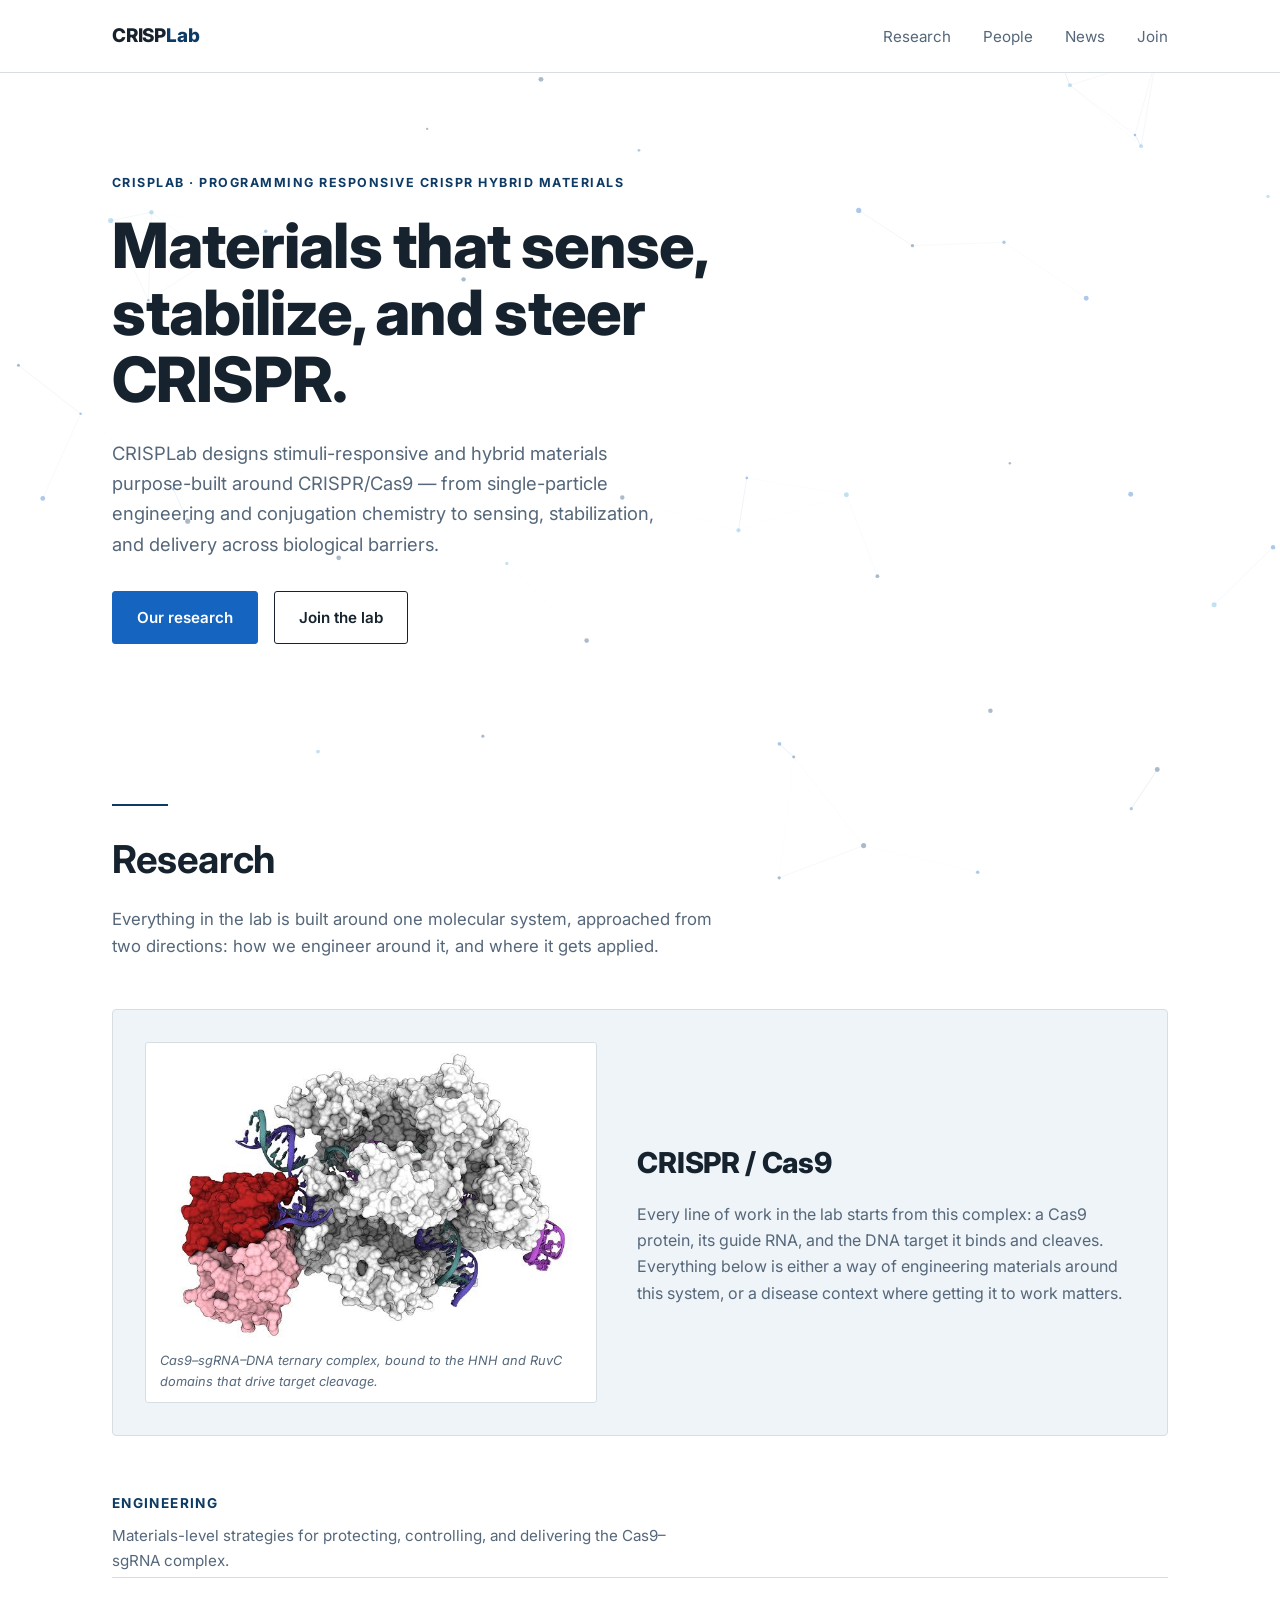
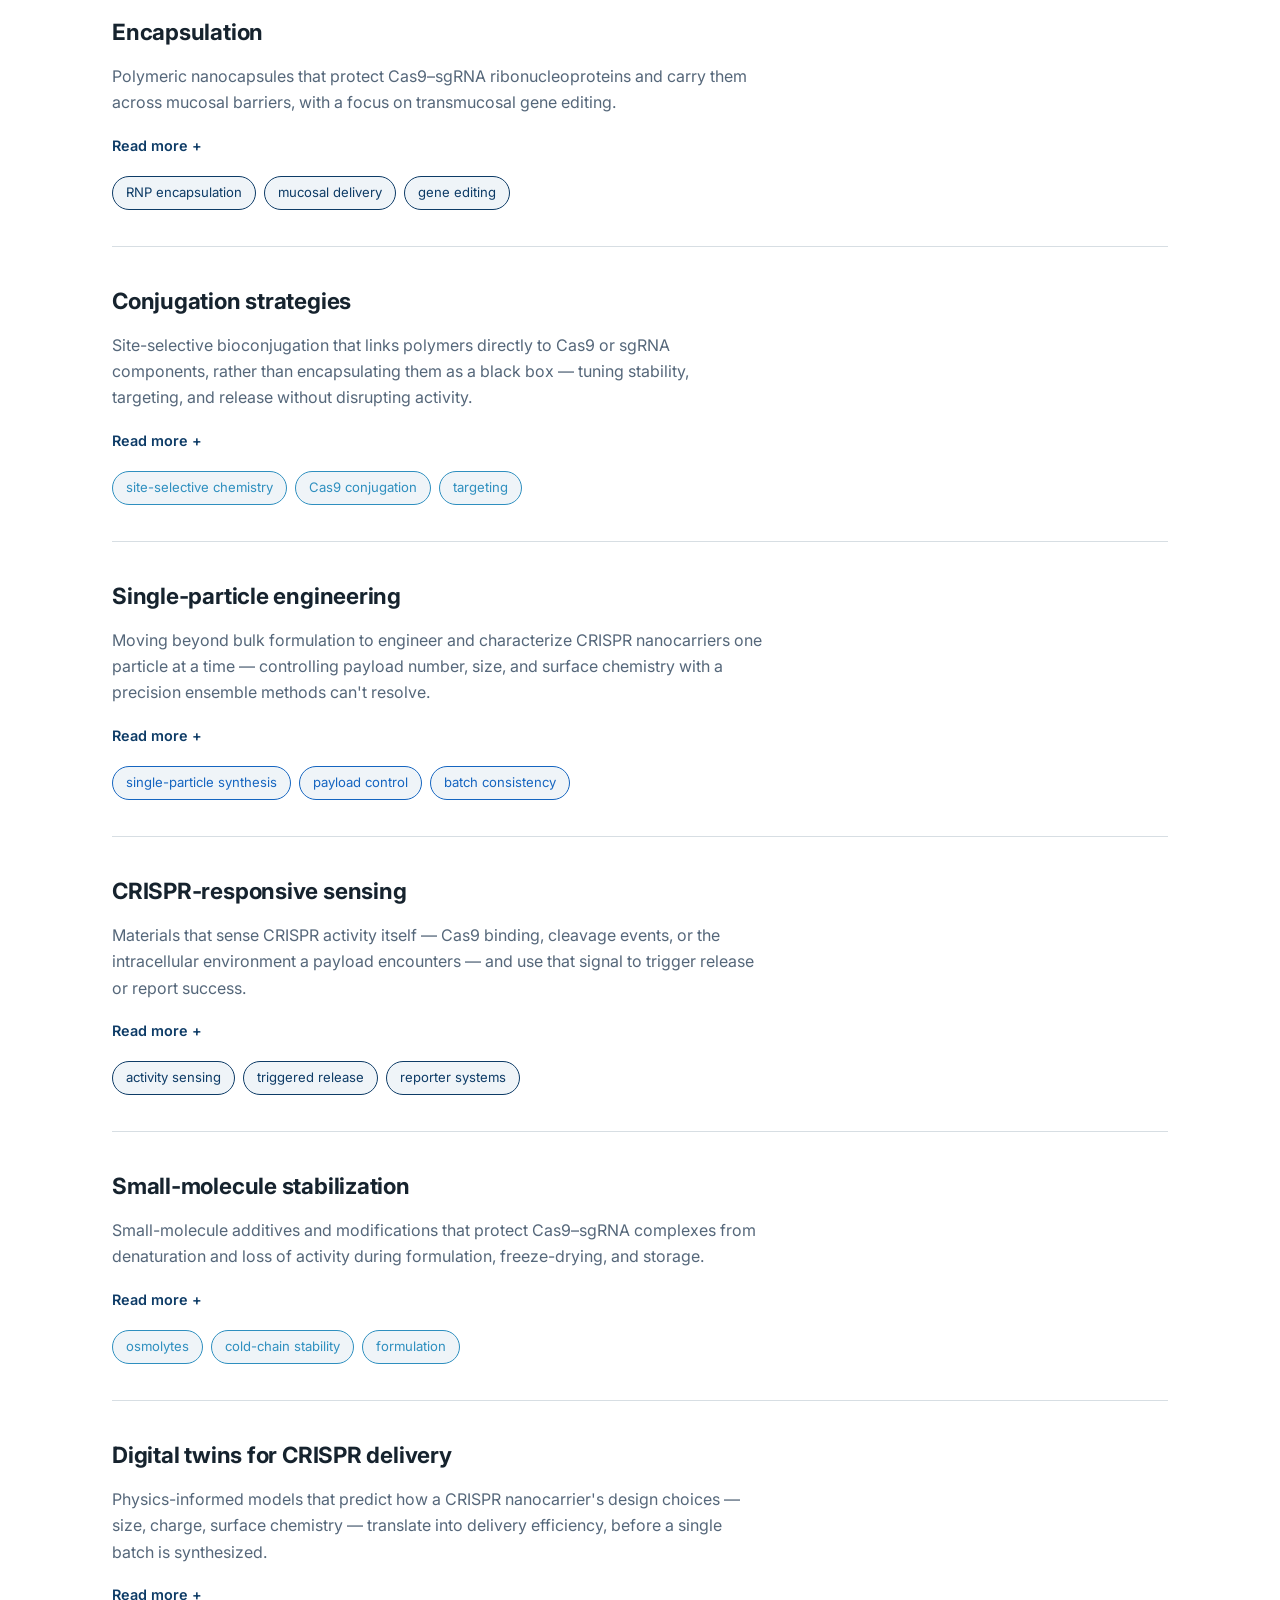
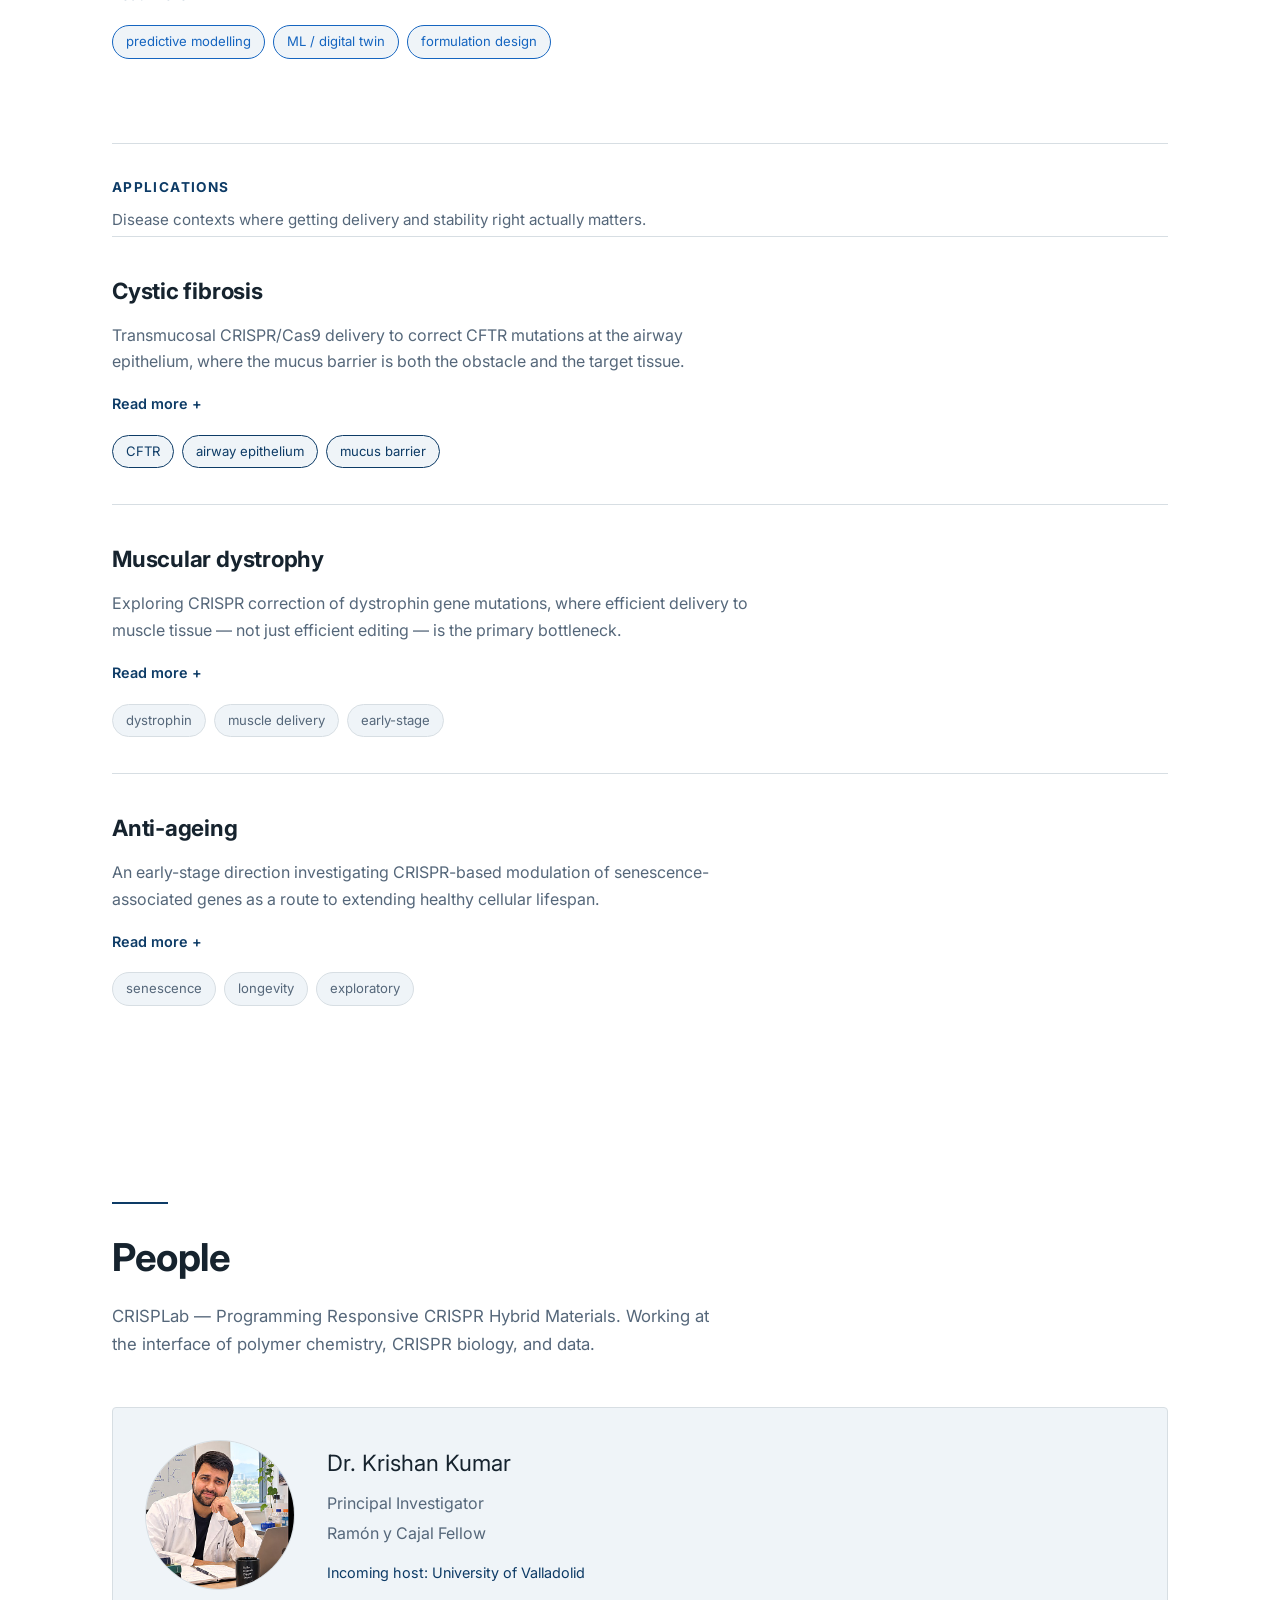
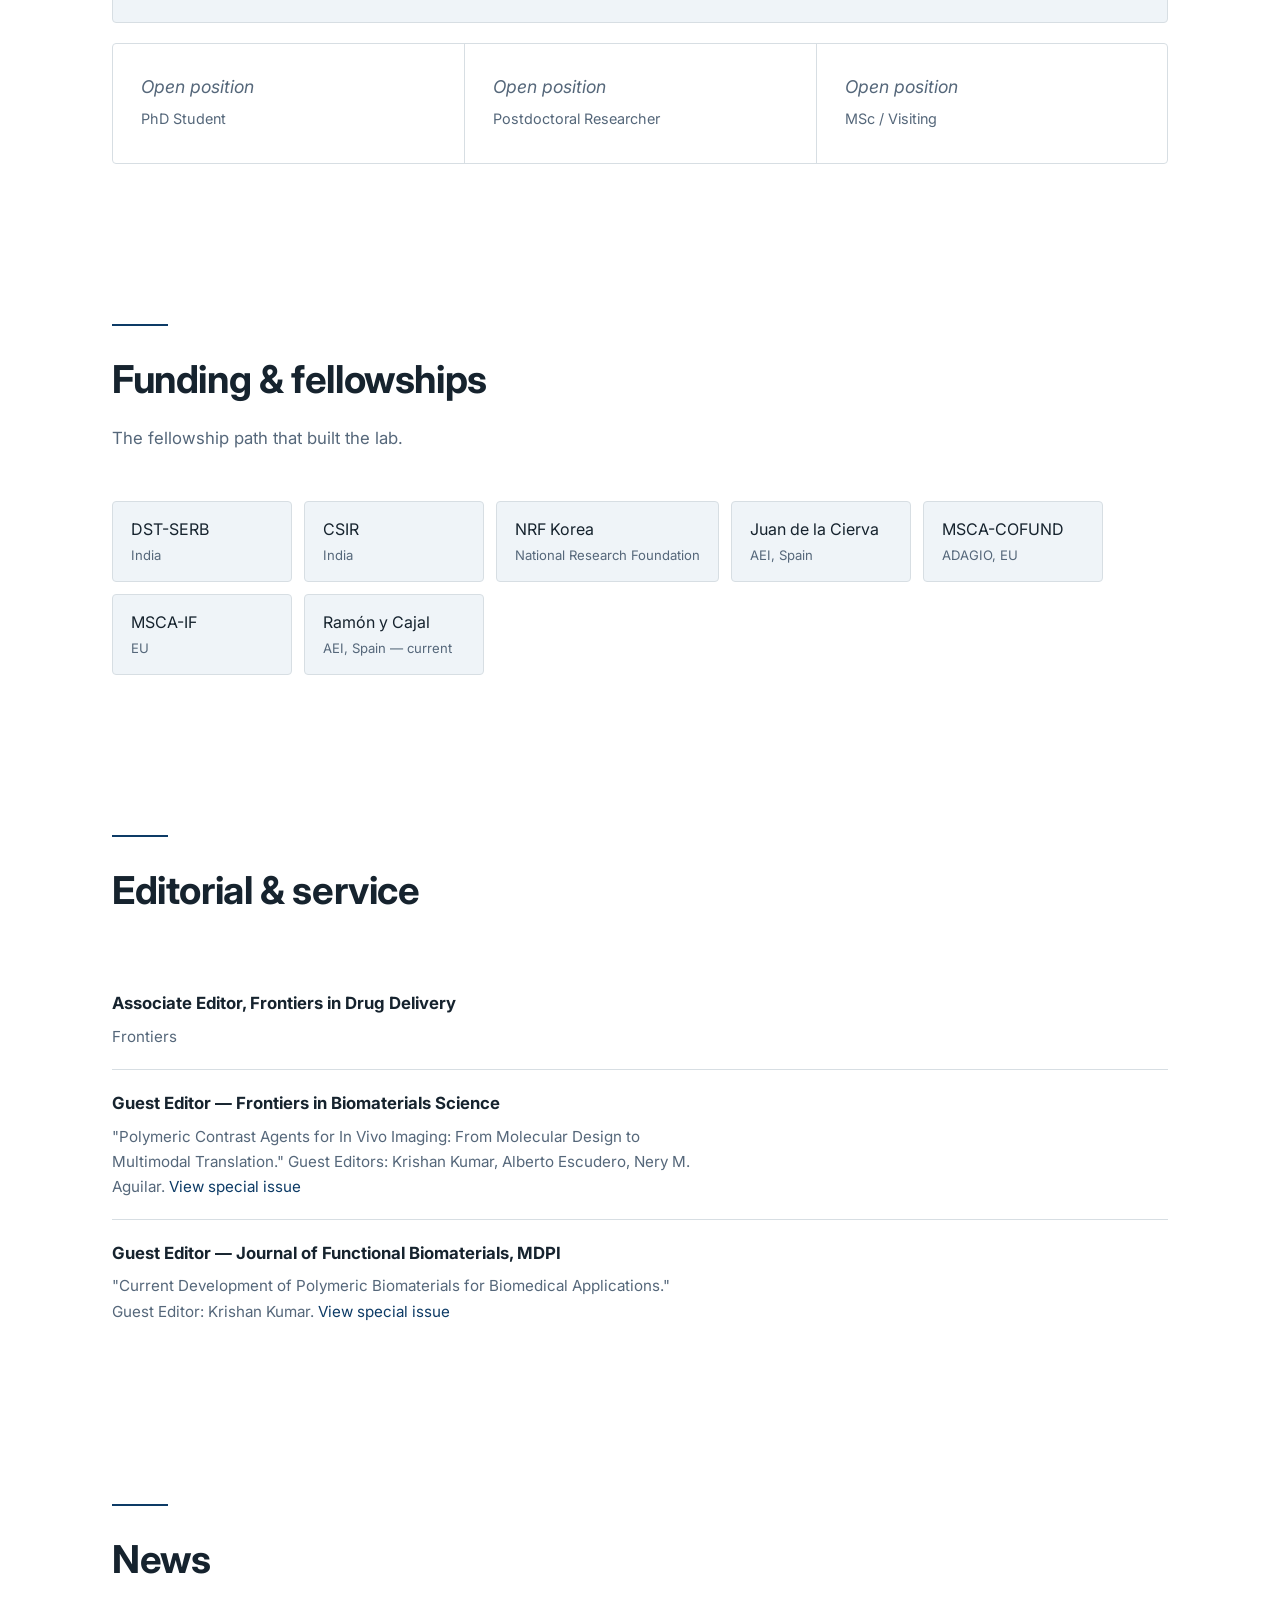
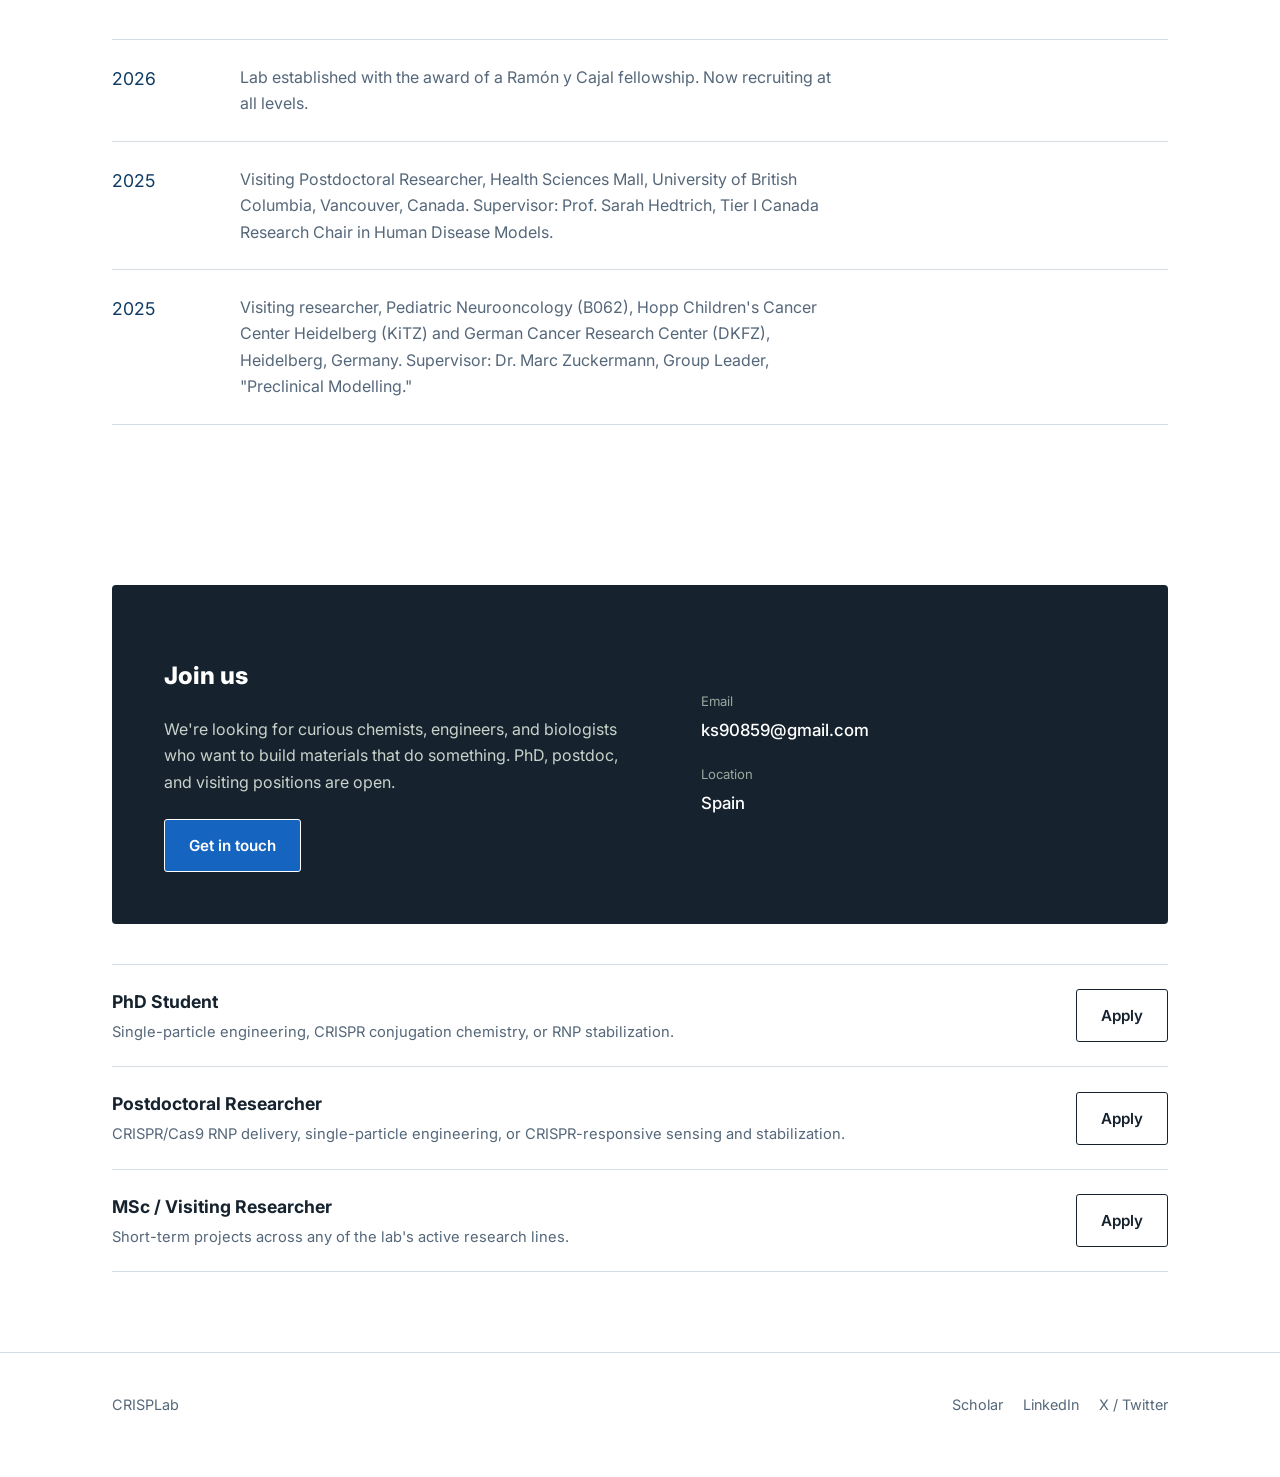
==== index.html @ 5a2b927d "Add files via upload" ====
<!DOCTYPE html>
<html lang="en">
<head>
<meta charset="UTF-8">
<meta name="viewport" content="width=device-width, initial-scale=1.0">
<title>CRISPLab — Krishan Kumar</title>
<meta name="description" content="CRISPLab: programming responsive CRISPR hybrid materials. Krishan Kumar's research group at POLYMAT / UPV-EHU.">
<link rel="preconnect" href="https://fonts.googleapis.com">
<link rel="preconnect" href="https://fonts.gstatic.com" crossorigin>
<link href="https://fonts.googleapis.com/css2?family=Inter:wght@400;500;600;700;800&display=swap" rel="stylesheet">
<link rel="stylesheet" href="style.css">
</head>
<body>

<canvas id="bg-canvas" aria-hidden="true" style="position:fixed;inset:0;width:100%;height:100%;z-index:-1;pointer-events:none;"></canvas>
<script>
(function(){
  var canvas = document.getElementById('bg-canvas');
  var ctx = canvas.getContext('2d');
  var reduceMotion = window.matchMedia('(prefers-reduced-motion: reduce)').matches;
  var w, h, nodes = [];
  var colors = ['#1565C0', '#0D3B66', '#4FA8D8'];

  function resize(){
    w = canvas.width = window.innerWidth;
    h = canvas.height = window.innerHeight;
  }
  function initNodes(){
    var count = Math.min(75, Math.max(28, Math.floor((w * h) / 24000)));
    nodes = [];
    for (var i = 0; i < count; i++){
      nodes.push({
        x: Math.random() * w,
        y: Math.random() * h,
        vx: (Math.random() - 0.5) * 0.22,
        vy: (Math.random() - 0.5) * 0.22,
        r: Math.random() * 1.6 + 1.1,
        c: colors[Math.floor(Math.random() * colors.length)]
      });
    }
  }
  function frame(){
    ctx.clearRect(0, 0, w, h);
    for (var i = 0; i < nodes.length; i++){
      var n = nodes[i];
      n.x += n.vx; n.y += n.vy;
      if (n.x < 0 || n.x > w) n.vx *= -1;
      if (n.y < 0 || n.y > h) n.vy *= -1;
    }
    for (var i = 0; i < nodes.length; i++){
      for (var j = i + 1; j < nodes.length; j++){
        var a = nodes[i], b = nodes[j];
        var dx = a.x - b.x, dy = a.y - b.y;
        var dist = Math.sqrt(dx * dx + dy * dy);
        if (dist < 130){
          ctx.strokeStyle = a.c;
          ctx.globalAlpha = (1 - dist / 130) * 0.12;
          ctx.lineWidth = 1;
          ctx.beginPath();
          ctx.moveTo(a.x, a.y);
          ctx.lineTo(b.x, b.y);
          ctx.stroke();
        }
      }
    }
    ctx.globalAlpha = 0.35;
    for (var i = 0; i < nodes.length; i++){
      var n = nodes[i];
      ctx.fillStyle = n.c;
      ctx.beginPath();
      ctx.arc(n.x, n.y, n.r, 0, Math.PI * 2);
      ctx.fill();
    }
    ctx.globalAlpha = 1;
    if (!reduceMotion) requestAnimationFrame(frame);
  }

  window.addEventListener('resize', function(){ resize(); initNodes(); });
  resize();
  initNodes();
  frame();
})();
</script>

<header>
  <div class="wrap nav-inner">
    <a class="brand" href="#top">CRISP<em>Lab</em></a>
    <nav>
      <ul>
        <li><a href="#research">Research</a></li>
        <li><a href="#people">People</a></li>
        <li><a href="#news">News</a></li>
        <li><a href="#join">Join</a></li>
      </ul>
    </nav>
  </div>
</header>

<main id="top">

  <!-- HERO -->
  <section class="hero">
    <div class="wrap">
      <p class="kicker">CRISPLab · Programming responsive CRISPR hybrid materials</p>
      <h1>Materials that sense, stabilize, and steer CRISPR.</h1>
      <p class="lede">CRISPLab designs stimuli-responsive and hybrid materials purpose-built around CRISPR/Cas9 — from single-particle engineering and conjugation chemistry to sensing, stabilization, and delivery across biological barriers.</p>
      <div class="cta-row">
        <a class="btn solid" href="#research">Our research</a>
        <a class="btn ghost" href="#join">Join the lab</a>
      </div>
    </div>
  </section>

  <!-- RESEARCH -->
  <section id="research">
    <div class="wrap">
      <div class="section-head">
        <hr class="rule">
        <h2>Research</h2>
        <p>Everything in the lab is built around one molecular system, approached from two directions: how we engineer around it, and where it gets applied.</p>
      </div>

      <div class="crispr-feature">
        <div class="crispr-figure">
          <img src="cas9-structure.png" alt="Cas9–sgRNA–DNA ternary complex structure">
          <p class="crispr-caption">Cas9–sgRNA–DNA ternary complex, bound to the HNH and RuvC domains that drive target cleavage.</p>
        </div>
        <div class="crispr-text">
          <h2>CRISPR / Cas9</h2>
          <p>Every line of work in the lab starts from this complex: a Cas9 protein, its guide RNA, and the DNA target it binds and cleaves. Everything below is either a way of engineering materials around this system, or a disease context where getting it to work matters.</p>
        </div>
      </div>

      <p class="research-subhead">Engineering<span class="sub-desc">Materials-level strategies for protecting, controlling, and delivering the Cas9–sgRNA complex.</span></p>

      <div class="research-row" id="encapsulation">
        <div class="r-text">
          <h3>Encapsulation</h3>
          <p>Polymeric nanocapsules that protect Cas9–sgRNA ribonucleoproteins and carry them across mucosal barriers, with a focus on transmucosal gene editing.</p>
          <details class="r-more">
            <summary><span class="more-label">Read more +</span><span class="less-label">Read less –</span></summary>
            <p class="detail-p">Ribonucleoprotein complexes are fragile — activity drops off outside a narrow window of pH, ionic strength, and shear. Encapsulating a Cas9–sgRNA RNP in a polymeric nanocapsule means protecting that complex through formulation, storage, and transport across a mucosal barrier, then releasing it intact once inside the target cell.</p>
          </details>
          <div class="tags">
            <span class="tag">RNP encapsulation</span>
            <span class="tag">mucosal delivery</span>
            <span class="tag">gene editing</span>
          </div>
        </div>
      </div>

      <div class="research-row" id="conjugation">
        <div class="r-text">
          <h3>Conjugation strategies</h3>
          <p>Site-selective bioconjugation that links polymers directly to Cas9 or sgRNA components, rather than encapsulating them as a black box — tuning stability, targeting, and release without disrupting activity.</p>
          <details class="r-more">
            <summary><span class="more-label">Read more +</span><span class="less-label">Read less –</span></summary>
            <p class="detail-p">Encapsulation protects an RNP but treats it as a passenger. Direct, site-selective conjugation — attaching polymer chains or small functional handles to defined positions on Cas9 or the guide RNA — offers a complementary route to control circulation time, cellular targeting, and controlled release, provided the chemistry doesn't interfere with the protein's active site or the RNA's base pairing.</p>
          </details>
          <div class="tags">
            <span class="tag">site-selective chemistry</span>
            <span class="tag">Cas9 conjugation</span>
            <span class="tag">targeting</span>
          </div>
        </div>
      </div>

      <div class="research-row" id="single-particle">
        <div class="r-text">
          <h3>Single-particle engineering</h3>
          <p>Moving beyond bulk formulation to engineer and characterize CRISPR nanocarriers one particle at a time — controlling payload number, size, and surface chemistry with a precision ensemble methods can't resolve.</p>
          <details class="r-more">
            <summary><span class="more-label">Read more +</span><span class="less-label">Read less –</span></summary>
            <p class="detail-p">Most nanoparticle formulations are reported as population averages, which hides real particle-to-particle heterogeneity in RNP loading, surface density, and release behavior. This line explores single-particle synthesis and characterization techniques to control and verify those properties directly — aiming for tighter batch-to-batch consistency and a clearer picture of which particle-level properties actually predict delivery efficiency.</p>
          </details>
          <div class="tags">
            <span class="tag">single-particle synthesis</span>
            <span class="tag">payload control</span>
            <span class="tag">batch consistency</span>
          </div>
        </div>
      </div>

      <div class="research-row" id="sensing">
        <div class="r-text">
          <h3>CRISPR-responsive sensing</h3>
          <p>Materials that sense CRISPR activity itself — Cas9 binding, cleavage events, or the intracellular environment a payload encounters — and use that signal to trigger release or report success.</p>
          <details class="r-more">
            <summary><span class="more-label">Read more +</span><span class="less-label">Read less –</span></summary>
            <p class="detail-p">A delivery vehicle that releases its payload on schedule is only half the picture; knowing whether editing actually happened matters just as much. This direction explores responsive elements coupled to CRISPR-relevant cues — redox state, specific enzymatic activity, target engagement — so the material itself becomes part of the readout, not just the delivery mechanism.</p>
          </details>
          <div class="tags">
            <span class="tag">activity sensing</span>
            <span class="tag">triggered release</span>
            <span class="tag">reporter systems</span>
          </div>
        </div>
      </div>

      <div class="research-row" id="stabilization">
        <div class="r-text">
          <h3>Small-molecule stabilization</h3>
          <p>Small-molecule additives and modifications that protect Cas9–sgRNA complexes from denaturation and loss of activity during formulation, freeze-drying, and storage.</p>
          <details class="r-more">
            <summary><span class="more-label">Read more +</span><span class="less-label">Read less –</span></summary>
            <p class="detail-p">RNP activity drops off quickly outside a narrow formulation window. Small molecules — osmolytes, targeted excipients, or covalent stabilizing modifications — are a lighter-touch alternative to full encapsulation, and could extend shelf life and simplify cold-chain requirements for CRISPR therapeutics without the added complexity of a full delivery vehicle.</p>
          </details>
          <div class="tags">
            <span class="tag">osmolytes</span>
            <span class="tag">cold-chain stability</span>
            <span class="tag">formulation</span>
          </div>
        </div>
      </div>

      <div class="research-row" id="digital-twins">
        <div class="r-text">
          <h3>Digital twins for CRISPR delivery</h3>
          <p>Physics-informed models that predict how a CRISPR nanocarrier's design choices — size, charge, surface chemistry — translate into delivery efficiency, before a single batch is synthesized.</p>
          <details class="r-more">
            <summary><span class="more-label">Read more +</span><span class="less-label">Read less –</span></summary>
            <p class="detail-p">Screening every combination of formulation parameters by trial and error is slow and expensive. This line builds predictive models trained on single-particle and bulk delivery data to shortcut that search, developed in parallel with Akshar Innovations, an AI-driven nanocarrier prediction venture — closing the loop between formulation design and prediction.</p>
          </details>
          <div class="tags">
            <span class="tag">predictive modelling</span>
            <span class="tag">ML / digital twin</span>
            <span class="tag">formulation design</span>
          </div>
        </div>
      </div>

      <p class="research-subhead">Applications<span class="sub-desc">Disease contexts where getting delivery and stability right actually matters.</span></p>

      <div class="research-row" id="cystic-fibrosis">
        <div class="r-text">
          <h3>Cystic fibrosis</h3>
          <p>Transmucosal CRISPR/Cas9 delivery to correct CFTR mutations at the airway epithelium, where the mucus barrier is both the obstacle and the target tissue.</p>
          <details class="r-more">
            <summary><span class="more-label">Read more +</span><span class="less-label">Read less –</span></summary>
            <p class="detail-p">Cystic fibrosis results from mutations in the CFTR gene, and the airway epithelium is uniquely difficult to reach — a thick mucus layer blocks most delivery vehicles before they reach the cells that need editing. This application area is the proving ground for the lab's mucosal RNP-delivery nanocapsules, developed in collaboration with Prof. Sarah Hedtrich's group at UBC.</p>
          </details>
          <div class="tags">
            <span class="tag">CFTR</span>
            <span class="tag">airway epithelium</span>
            <span class="tag">mucus barrier</span>
          </div>
        </div>
      </div>

      <div class="research-row" id="muscular-dystrophy">
        <div class="r-text">
          <h3>Muscular dystrophy</h3>
          <p>Exploring CRISPR correction of dystrophin gene mutations, where efficient delivery to muscle tissue — not just efficient editing — is the primary bottleneck.</p>
          <details class="r-more">
            <summary><span class="more-label">Read more +</span><span class="less-label">Read less –</span></summary>
            <p class="detail-p">Duchenne and related muscular dystrophies arise from mutations in the dystrophin gene. Editing efficiency in a dish is rarely the hard part; getting an RNP complex into dense, vascularized muscle tissue at scale is. This is an early-stage direction asking whether the lab's encapsulation and conjugation strategies can be adapted to muscle-specific delivery.</p>
          </details>
          <div class="tags">
            <span class="tag">dystrophin</span>
            <span class="tag">muscle delivery</span>
            <span class="tag">early-stage</span>
          </div>
        </div>
      </div>

      <div class="research-row" id="anti-ageing">
        <div class="r-text">
          <h3>Anti-ageing</h3>
          <p>An early-stage direction investigating CRISPR-based modulation of senescence-associated genes as a route to extending healthy cellular lifespan.</p>
          <details class="r-more">
            <summary><span class="more-label">Read more +</span><span class="less-label">Read less –</span></summary>
            <p class="detail-p">Cellular senescence — where damaged cells stop dividing but don't die, and accumulate with age — is increasingly linked to age-related decline. This is a nascent, exploratory line asking whether responsive CRISPR delivery materials could be adapted to target senescent cells specifically, rather than an established program with results yet.</p>
          </details>
          <div class="tags">
            <span class="tag">senescence</span>
            <span class="tag">longevity</span>
            <span class="tag">exploratory</span>
          </div>
        </div>
      </div>

    </div>
  </section>

  <!-- PEOPLE -->
  <section id="people">
    <div class="wrap">
      <div class="section-head">
        <hr class="rule">
        <h2>People</h2>
        <p>CRISPLab — Programming Responsive CRISPR Hybrid Materials. Working at the interface of polymer chemistry, CRISPR biology, and data.</p>
      </div>

      <div class="pi-feature">
        <img class="pi-photo" src="krishan.jpg" alt="Krishan Kumar">
        <div class="pi-info">
          <p class="p-name">Dr. Krishan Kumar</p>
          <p class="p-role">Principal Investigator</p>
          <p class="p-role">Ramón y Cajal Fellow</p>
          <p class="p-note">Incoming host: University of Valladolid</p>
        </div>
      </div>

      <div class="people-grid">
        <div class="p-card p-open">
          <p class="p-name">Open position</p>
          <p class="p-role">PhD Student</p>
        </div>
        <div class="p-card p-open">
          <p class="p-name">Open position</p>
          <p class="p-role">Postdoctoral Researcher</p>
        </div>
        <div class="p-card p-open">
          <p class="p-name">Open position</p>
          <p class="p-role">MSc / Visiting</p>
        </div>
      </div>
    </div>
  </section>

  <!-- FUNDING & FELLOWSHIPS -->
  <section>
    <div class="wrap">
      <div class="section-head">
        <hr class="rule">
        <h2>Funding &amp; fellowships</h2>
        <p>The fellowship path that built the lab.</p>
      </div>
      <div class="fund-grid">
        <div class="fund-badge"><p class="f-org">DST-SERB</p><p class="f-role">India</p></div>
        <div class="fund-badge"><p class="f-org">CSIR</p><p class="f-role">India</p></div>
        <div class="fund-badge"><p class="f-org">NRF Korea</p><p class="f-role">National Research Foundation</p></div>
        <div class="fund-badge"><p class="f-org">Juan de la Cierva</p><p class="f-role">AEI, Spain</p></div>
        <div class="fund-badge"><p class="f-org">MSCA-COFUND</p><p class="f-role">ADAGIO, EU</p></div>
        <div class="fund-badge"><p class="f-org">MSCA-IF</p><p class="f-role">EU</p></div>
        <div class="fund-badge"><p class="f-org">Ramón y Cajal</p><p class="f-role">AEI, Spain — current</p></div>
      </div>
    </div>
  </section>

  <!-- EDITORIAL & SERVICE -->
  <section>
    <div class="wrap">
      <div class="section-head">
        <hr class="rule">
        <h2>Editorial &amp; service</h2>
      </div>
      <div class="service-list">
        <div class="service-item">
          <h3>Associate Editor, Frontiers in Drug Delivery</h3>
          <p>Frontiers</p>
        </div>
        <div class="service-item">
          <h3>Guest Editor — Frontiers in Biomaterials Science</h3>
          <p>"Polymeric Contrast Agents for In Vivo Imaging: From Molecular Design to Multimodal Translation." Guest Editors: Krishan Kumar, Alberto Escudero, Nery M. Aguilar. <a href="https://www.frontiersin.org/research-topics/83383/polymeric-contrast-agents-for-invivo-imaging-from-molecular-design-to-multimodal-translation" target="_blank" rel="noopener">View special issue</a></p>
        </div>
        <div class="service-item">
          <h3>Guest Editor — Journal of Functional Biomaterials, MDPI</h3>
          <p>"Current Development of Polymeric Biomaterials for Biomedical Applications." Guest Editor: Krishan Kumar. <a href="https://www.mdpi.com/journal/jfb/special_issues/MH922484J2" target="_blank" rel="noopener">View special issue</a></p>
        </div>
      </div>
    </div>
  </section>

  <!-- NEWS -->
  <section id="news">
    <div class="wrap">
      <div class="section-head">
        <hr class="rule">
        <h2>News</h2>
      </div>
      <div class="news-list">
        <div class="news-item">
          <span class="news-year">2026</span>
          <p>Lab established with the award of a Ramón y Cajal fellowship. Now recruiting at all levels.</p>
        </div>
        <div class="news-item">
          <span class="news-year">2025</span>
          <p>Visiting Postdoctoral Researcher, Health Sciences Mall, University of British Columbia, Vancouver, Canada. Supervisor: Prof. Sarah Hedtrich, Tier I Canada Research Chair in Human Disease Models.</p>
        </div>
        <div class="news-item">
          <span class="news-year">2025</span>
          <p>Visiting researcher, Pediatric Neurooncology (B062), Hopp Children's Cancer Center Heidelberg (KiTZ) and German Cancer Research Center (DKFZ), Heidelberg, Germany. Supervisor: Dr. Marc Zuckermann, Group Leader, "Preclinical Modelling."</p>
        </div>
      </div>
    </div>
  </section>

  <!-- JOIN -->
  <section id="join">
    <div class="wrap">
      <div class="join-panel">
        <div>
          <h2>Join us</h2>
          <p>We're looking for curious chemists, engineers, and biologists who want to build materials that do something. PhD, postdoc, and visiting positions are open.</p>
          <a class="btn solid" style="border-color:var(--paper);" href="mailto:ks90859@gmail.com">Get in touch</a>
        </div>
        <div class="join-meta">
          <div><span>Email</span><a href="mailto:ks90859@gmail.com">ks90859@gmail.com</a></div>
          <div><span>Location</span><strong>Spain</strong></div>
        </div>
      </div>

      <div class="positions-list">
        <div class="position-item">
          <div>
            <h3>PhD Student</h3>
            <p>Single-particle engineering, CRISPR conjugation chemistry, or RNP stabilization.</p>
          </div>
          <a class="btn ghost" href="mailto:ks90859@gmail.com">Apply</a>
        </div>
        <div class="position-item">
          <div>
            <h3>Postdoctoral Researcher</h3>
            <p>CRISPR/Cas9 RNP delivery, single-particle engineering, or CRISPR-responsive sensing and stabilization.</p>
          </div>
          <a class="btn ghost" href="mailto:ks90859@gmail.com">Apply</a>
        </div>
        <div class="position-item">
          <div>
            <h3>MSc / Visiting Researcher</h3>
            <p>Short-term projects across any of the lab's active research lines.</p>
          </div>
          <a class="btn ghost" href="mailto:ks90859@gmail.com">Apply</a>
        </div>
      </div>
    </div>
  </section>

</main>

<footer>
  <div class="wrap foot-inner">
    <p>CRISPLab</p>
    <div class="foot-links">
      <a href="https://scholar.google.co.in/citations?hl=en&user=G0ysXxgAAAAJ&view_op=list_works&sortby=pubdate" target="_blank" rel="noopener">Scholar</a>
      <a href="https://www.linkedin.com/in/-krishan-kumar/" target="_blank" rel="noopener">LinkedIn</a>
      <a href="https://x.com/krishansheora14" target="_blank" rel="noopener">X / Twitter</a>
    </div>
  </div>
</footer>

</body>
</html>
---- style.css ----
:root{
  --paper:#FFFFFF;
  --paper-alt:#EFF4F8;
  --ink:#16232E;
  --ink-soft:#55677A;
  --teal:#1565C0;
  --sienna:#0D3B66;
  --gold:#2E8FBF;
  --line:#D7DEE3;
  --serif: 'Inter', -apple-system, BlinkMacSystemFont, sans-serif;
  --sans: 'Inter', -apple-system, BlinkMacSystemFont, sans-serif;
}

*{box-sizing:border-box;}
html{scroll-behavior:smooth;}
body{
  margin:0;
  background:var(--paper);
  color:var(--ink);
  font-family:var(--sans);
  font-size:16px;
  line-height:1.65;
  -webkit-font-smoothing:antialiased;
  position:relative;
}
img{max-width:100%;display:block;}
a{color:inherit;}
.wrap{max-width:1120px;margin:0 auto;padding:0 32px;}
@media(max-width:640px){.wrap{padding:0 20px;}}

/* ---- nav ---- */
header{
  position:sticky;top:0;z-index:20;
  background:rgba(255,255,255,0.92);
  backdrop-filter:blur(8px);
  border-bottom:1px solid var(--line);
}
.nav-inner{display:flex;align-items:center;justify-content:space-between;height:72px;}
.brand{font-family:var(--serif);font-weight:800;font-size:1.18rem;text-decoration:none;letter-spacing:-0.01em;color:var(--ink);}
.brand em{font-style:normal;color:var(--sienna);}
nav ul{display:flex;gap:32px;list-style:none;margin:0;padding:0;}
nav a{text-decoration:none;font-size:0.95rem;color:var(--ink-soft);position:relative;padding:4px 0;}
nav a:hover{color:var(--ink);}
nav a::after{
  content:"";position:absolute;left:0;right:0;bottom:-2px;height:1px;
  background:var(--sienna);transform:scaleX(0);transform-origin:left;
  transition:transform .25s ease;
}
nav a:hover::after{transform:scaleX(1);}
@media(max-width:760px){
  nav ul{display:none;}
}

/* ---- hero / page header ---- */
.hero{padding:100px 0 80px;}
.kicker{
  font-family:var(--sans);font-size:0.78rem;color:var(--sienna);
  margin:0 0 18px;font-weight:700;text-transform:uppercase;letter-spacing:0.12em;
}
h1{
  font-family:var(--serif);font-weight:800;
  font-size:clamp(2.4rem,5vw,3.9rem);
  line-height:1.08;letter-spacing:-0.015em;
  margin:0 0 24px;
  max-width:18ch;
  color:var(--ink);
}
.lede{font-size:1.15rem;color:var(--ink-soft);max-width:48ch;margin:0 0 32px;}
.cta-row{display:flex;gap:16px;flex-wrap:wrap;}
.btn{
  display:inline-block;padding:13px 24px;border-radius:3px;
  font-size:0.95rem;font-weight:600;text-decoration:none;
  border:1px solid var(--ink);
  transition:background .2s ease,color .2s ease,border-color .2s ease;
}
.btn.solid{background:var(--teal);color:#fff;border-color:var(--teal);}
.btn.solid:hover{background:var(--sienna);border-color:var(--sienna);}
.btn.ghost{color:var(--ink);background:transparent;}
.btn.ghost:hover{border-color:var(--sienna);color:var(--sienna);}

.page-head{padding:64px 0 8px;}
.page-head .kicker{margin-bottom:14px;}
.page-head h1{max-width:22ch;font-size:clamp(2.1rem,4vw,3.1rem);}
.page-head .lede{max-width:56ch;}

/* ---- section shell ---- */
section{padding:80px 0;}
.section-head{max-width:640px;margin:0 0 48px;}
.section-head h2{
  font-family:var(--serif);font-weight:700;font-size:clamp(1.9rem,3vw,2.5rem);
  margin:0 0 14px;letter-spacing:-0.01em;color:var(--ink);
}
.section-head p{color:var(--ink-soft);font-size:1.05rem;margin:0;max-width:56ch;}
.rule{width:56px;height:2px;background:var(--sienna);margin:0 0 22px;border:0;}

/* ---- research rows ---- */
.research-row{
  padding:36px 0;border-top:1px solid var(--line);
}
.research-row:first-of-type{border-top:none;}
.r-text h3{
  font-family:var(--serif);font-weight:700;font-size:1.4rem;margin:0 0 12px;letter-spacing:-0.01em;color:var(--ink);
}
.r-text p{color:var(--ink-soft);margin:0 0 16px;max-width:65ch;}
.tags{display:flex;gap:8px;flex-wrap:wrap;}
.tag{
  font-size:0.82rem;color:var(--ink-soft);
  border:1px solid var(--line);border-radius:100px;
  padding:5px 13px;background:var(--paper-alt);
}

/* ---- CRISPR/Cas9 feature figure ---- */
.crispr-feature{
  display:grid;grid-template-columns:1fr 1.1fr;gap:40px;align-items:center;
  background:var(--paper-alt);border:1px solid var(--line);border-radius:4px;
  padding:32px;margin:0 0 56px;
}
@media(max-width:860px){.crispr-feature{grid-template-columns:1fr;}}
.crispr-figure{background:#fff;border:1px solid var(--line);border-radius:3px;padding:10px;}
.crispr-figure img{width:100%;border-radius:2px;}
.crispr-caption{font-size:0.8rem;color:var(--ink-soft);margin:10px 4px 0;font-style:italic;}
.crispr-text h2{font-family:var(--serif);font-weight:800;font-size:1.8rem;margin:0 0 14px;color:var(--ink);letter-spacing:-0.01em;}
.crispr-text p{color:var(--ink-soft);margin:0;max-width:52ch;}

.research-subhead{
  font-family:var(--sans);font-size:0.85rem;font-weight:700;color:var(--sienna);
  text-transform:uppercase;letter-spacing:0.1em;
  margin:48px 0 4px;padding-top:32px;border-top:1px solid var(--line);
}
.research-subhead:first-of-type{margin-top:0;padding-top:0;border-top:none;}
.research-subhead .sub-desc{display:block;margin-top:8px;font-size:0.95rem;font-weight:400;text-transform:none;letter-spacing:0;color:var(--ink-soft);max-width:56ch;}

.r-more{margin:0 0 18px;}
.r-more summary{
  cursor:pointer;font-size:0.9rem;font-weight:600;color:var(--sienna);
  list-style:none;display:inline-block;
}
.r-more summary::-webkit-details-marker{display:none;}
.r-more[open] .more-label{display:none;}
.r-more:not([open]) .less-label{display:none;}
.r-more .detail-p{margin:14px 0 0;color:var(--ink-soft);max-width:60ch;font-size:0.98rem;}
.research-row:nth-of-type(1) .tag{border-color:var(--teal);color:var(--teal);}
.research-row:nth-of-type(2) .tag{border-color:var(--gold);color:var(--gold);}
.research-row:nth-of-type(3) .tag{border-color:var(--sienna);color:var(--sienna);}
.research-row:nth-of-type(4) .tag{border-color:var(--gold);color:var(--gold);}
.research-row:nth-of-type(5) .tag{border-color:var(--teal);color:var(--teal);}
.research-row:nth-of-type(6) .tag{border-color:var(--sienna);color:var(--sienna);}
.research-row:nth-of-type(7) .tag{border-color:var(--gold);color:var(--gold);}
.research-row:nth-of-type(8) .tag{border-color:var(--teal);color:var(--teal);}
.research-row:nth-of-type(9) .tag{border-color:var(--sienna);color:var(--sienna);}

/* ---- people ---- */
.pi-feature{
  display:flex;align-items:center;gap:32px;
  background:var(--paper-alt);border:1px solid var(--line);border-radius:4px;
  padding:32px;margin:0 0 20px;
}
@media(max-width:640px){.pi-feature{flex-direction:column;text-align:center;padding:32px 24px;}}
.pi-photo{
  width:150px;height:150px;border-radius:50%;object-fit:cover;
  border:1px solid var(--line);flex-shrink:0;
}
@media(max-width:640px){.pi-photo{width:130px;height:130px;}}
.pi-info .p-name{font-size:1.4rem;margin:0 0 8px;}
.pi-info .p-role{font-size:1rem;}
.pi-info .p-note{font-size:0.9rem;margin-top:14px;}

.people-grid{display:grid;grid-template-columns:1fr 1fr 1fr;gap:0;border:1px solid var(--line);border-radius:4px;overflow:hidden;}
@media(max-width:860px){.people-grid{grid-template-columns:1fr;}}
.p-card{padding:28px;border-left:1px solid var(--line);}
.p-card:first-child{border-left:none;}
@media(max-width:860px){.p-card{border-left:none;border-top:1px solid var(--line);}
  .p-card:first-child{border-top:none;}}
.p-name{font-family:var(--serif);font-size:1.1rem;margin:0 0 6px;color:var(--ink);}
.p-role{font-size:0.9rem;color:var(--ink-soft);margin:0 0 4px;}
.p-note{font-size:0.85rem;color:var(--sienna);margin:14px 0 0;}
.p-open{color:var(--ink-soft);}
.p-open .p-name{color:var(--ink-soft);font-style:italic;}

/* ---- funding & service ---- */
.fund-grid{display:flex;flex-wrap:wrap;gap:12px;}
.fund-badge{
  border:1px solid var(--line);border-radius:4px;background:var(--paper-alt);
  padding:14px 18px;min-width:180px;
}
.fund-badge .f-org{font-family:var(--serif);font-size:1rem;margin:0 0 3px;color:var(--ink);}
.fund-badge .f-role{font-size:0.82rem;color:var(--ink-soft);margin:0;}

.service-list{margin-top:8px;}
.service-item{padding:20px 0;border-top:1px solid var(--line);}
.service-item:first-child{border-top:none;}
.service-item h3{font-family:var(--serif);font-weight:700;font-size:1.05rem;margin:0 0 6px;color:var(--ink);}
.service-item p{margin:0;color:var(--ink-soft);font-size:0.95rem;max-width:60ch;}
.service-item a{color:var(--sienna);text-decoration:none;}
.service-item a:hover{text-decoration:underline;}

/* ---- news ---- */
.news-list{border-top:1px solid var(--line);}
.news-item{
  display:grid;grid-template-columns:100px 1fr;gap:28px;
  padding:24px 0;border-bottom:1px solid var(--line);
}
.news-year{font-family:var(--serif);color:var(--sienna);font-size:1.1rem;}
.news-item p{margin:0;color:var(--ink-soft);max-width:60ch;}

/* ---- join ---- */
.join-panel{
  background:var(--ink);color:var(--paper);
  border-radius:4px;padding:52px;
  display:grid;grid-template-columns:1.2fr 1fr;gap:40px;
}
@media(max-width:760px){.join-panel{grid-template-columns:1fr;padding:36px 28px;}}
.join-panel h2, .join-panel h1{font-family:var(--serif);font-weight:800;color:var(--paper);}
.join-panel p{color:#C9D2CB;margin:0 0 24px;max-width:48ch;}
.join-meta{display:flex;flex-direction:column;gap:20px;justify-content:center;}
.join-meta div span{display:block;font-size:0.82rem;color:#9AA79E;margin-bottom:4px;}
.join-meta div a, .join-meta div strong{font-size:1.05rem;font-weight:500;color:var(--paper);text-decoration:none;}

.positions-list{margin:40px 0 0;border-top:1px solid var(--line);}
.position-item{display:grid;grid-template-columns:1fr auto;align-items:center;gap:20px;padding:22px 0;border-bottom:1px solid var(--line);}
.position-item h3{font-family:var(--serif);font-weight:700;font-size:1.1rem;margin:0 0 4px;color:var(--ink);}
.position-item p{margin:0;color:var(--ink-soft);font-size:0.92rem;}

footer{padding:40px 0 60px;border-top:1px solid var(--line);}
.foot-inner{display:flex;justify-content:space-between;align-items:center;flex-wrap:wrap;gap:16px;}
.foot-inner p{margin:0;color:var(--ink-soft);font-size:0.9rem;}
.foot-links{display:flex;gap:20px;}
.foot-links a{color:var(--ink-soft);text-decoration:none;font-size:0.9rem;}
.foot-links a:hover{color:var(--sienna);}
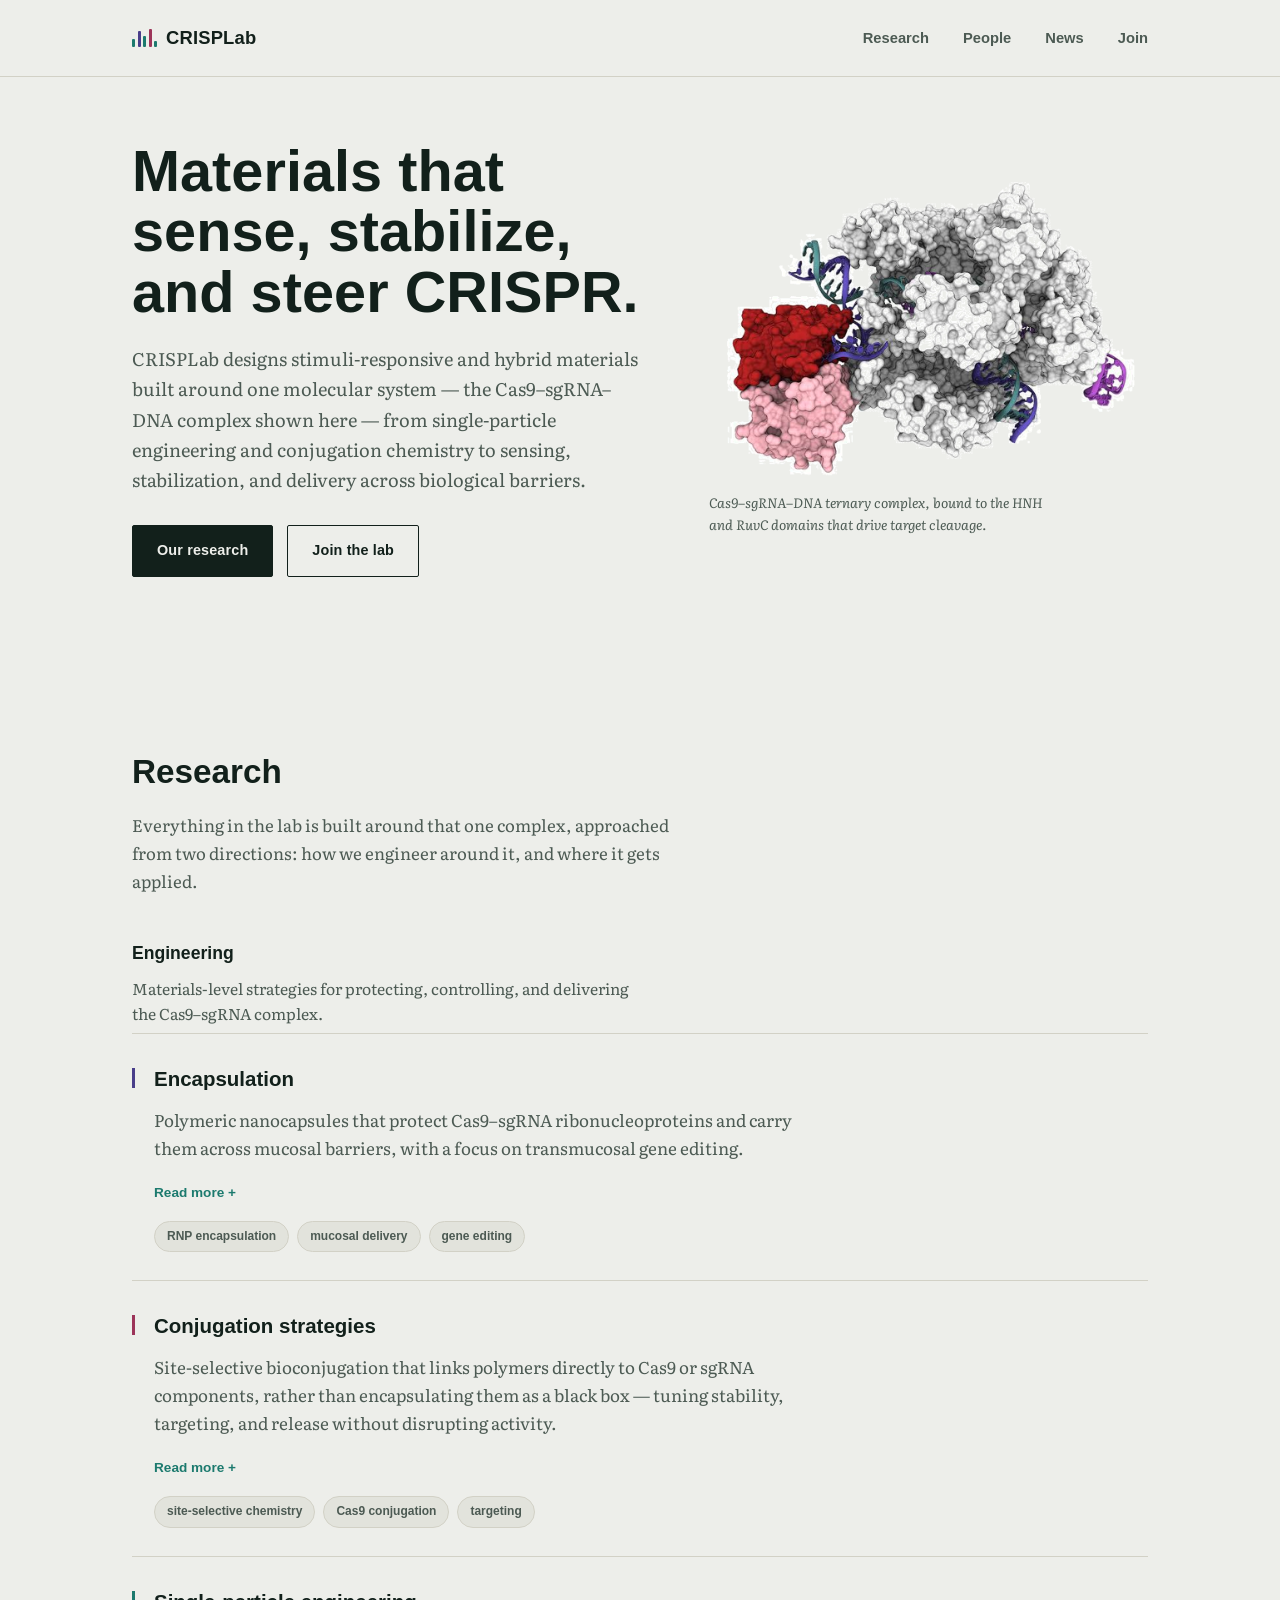
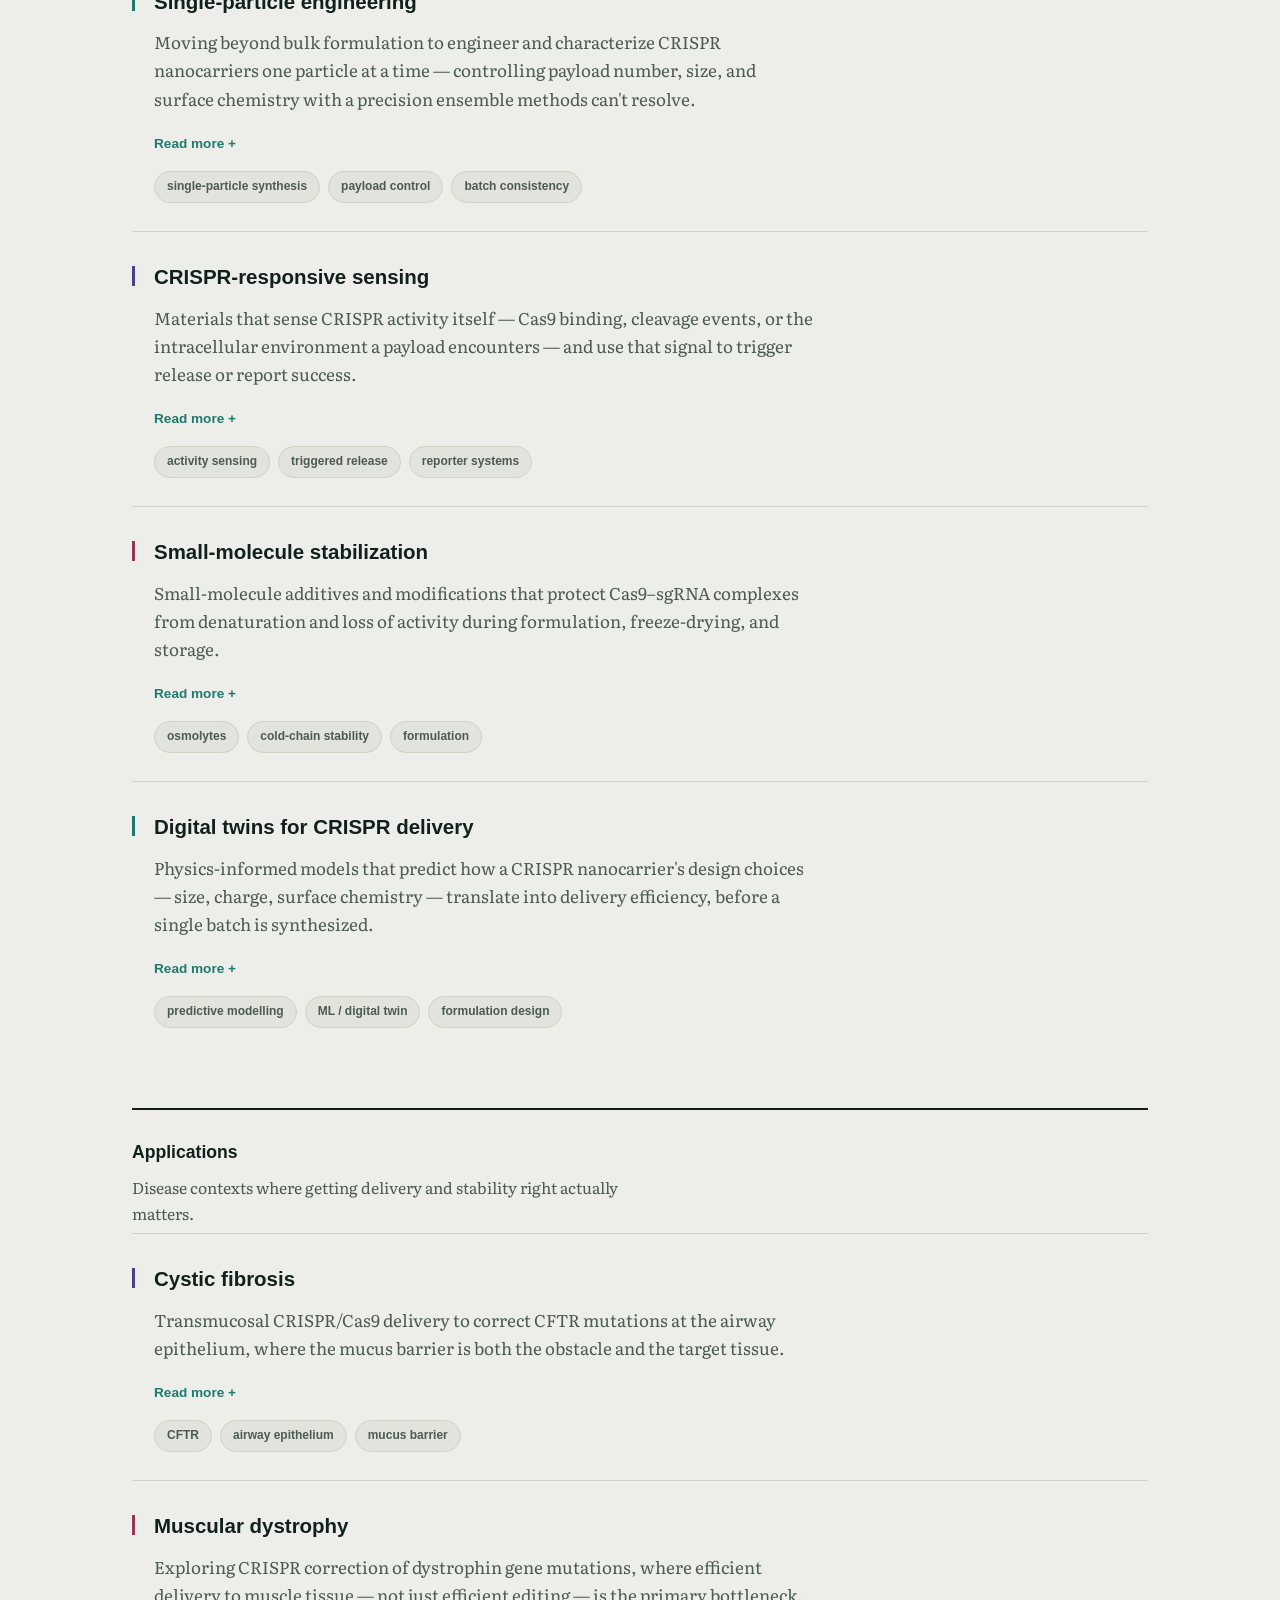
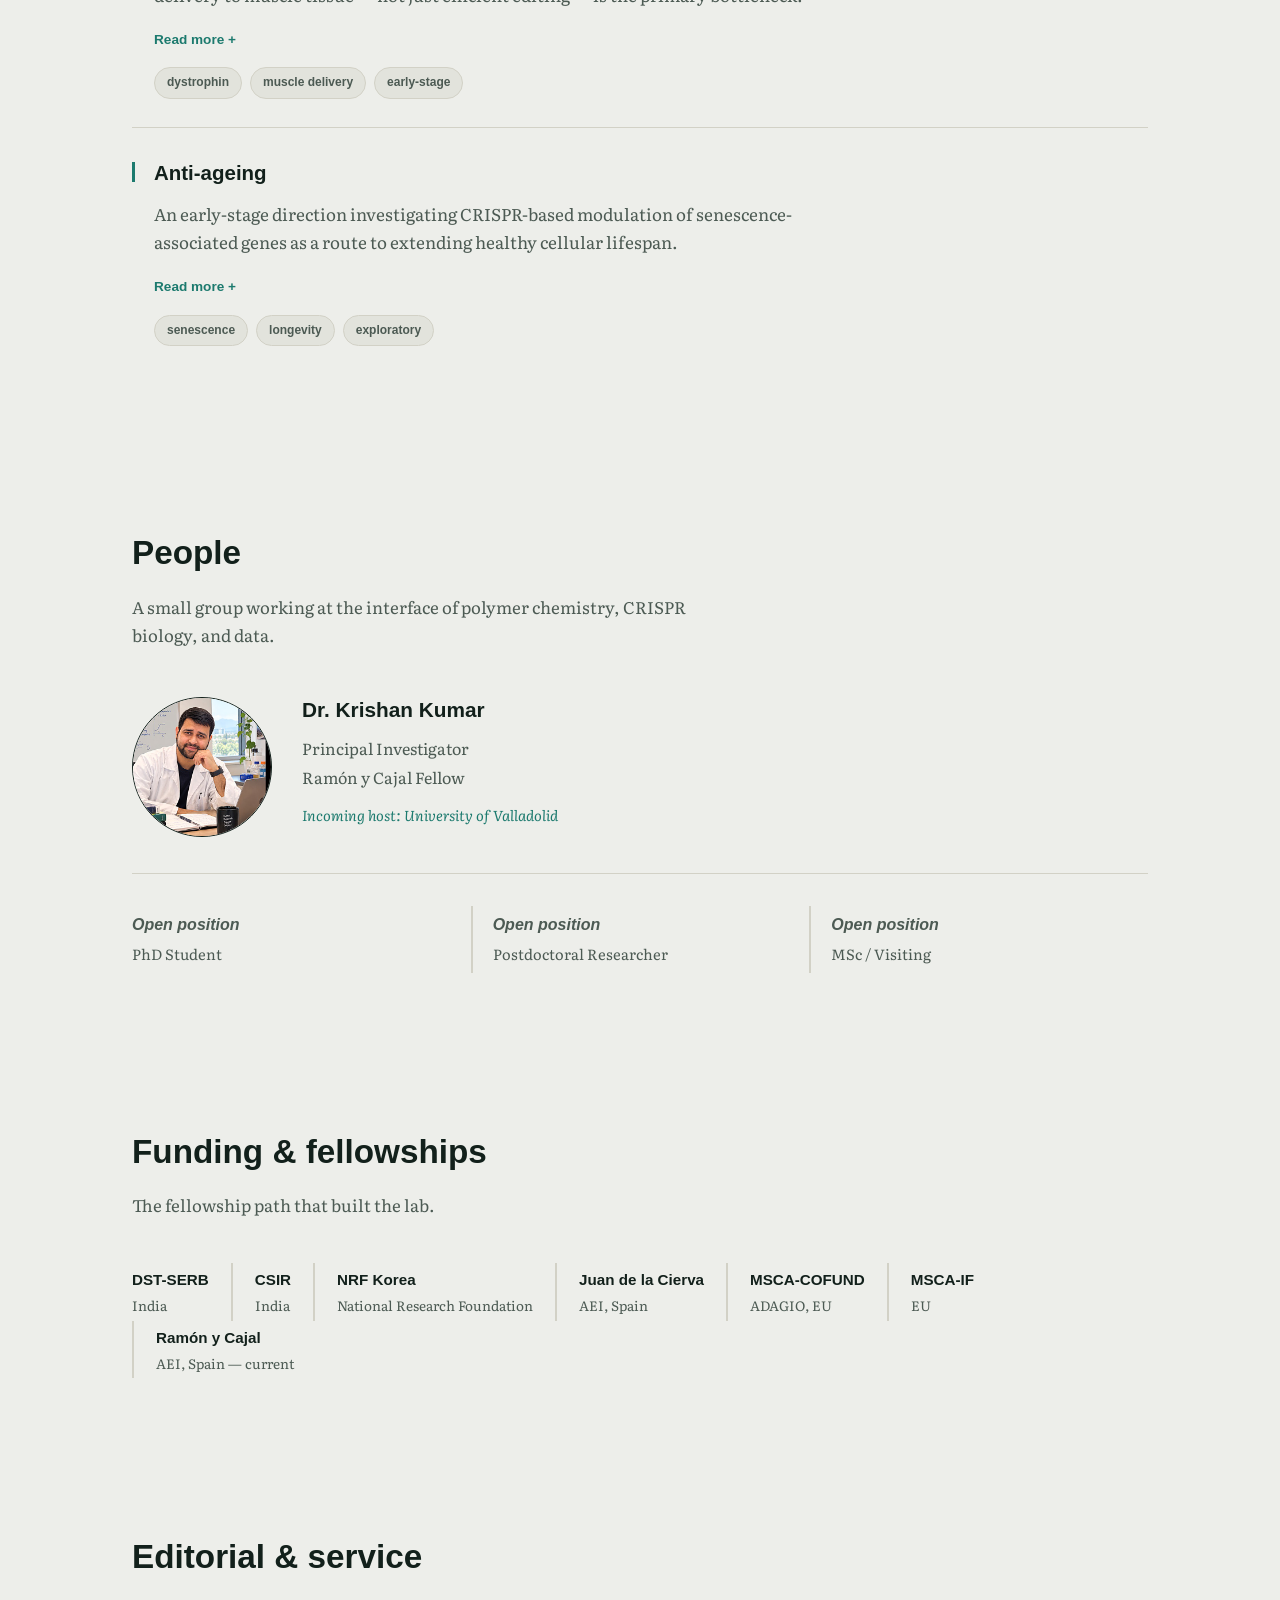
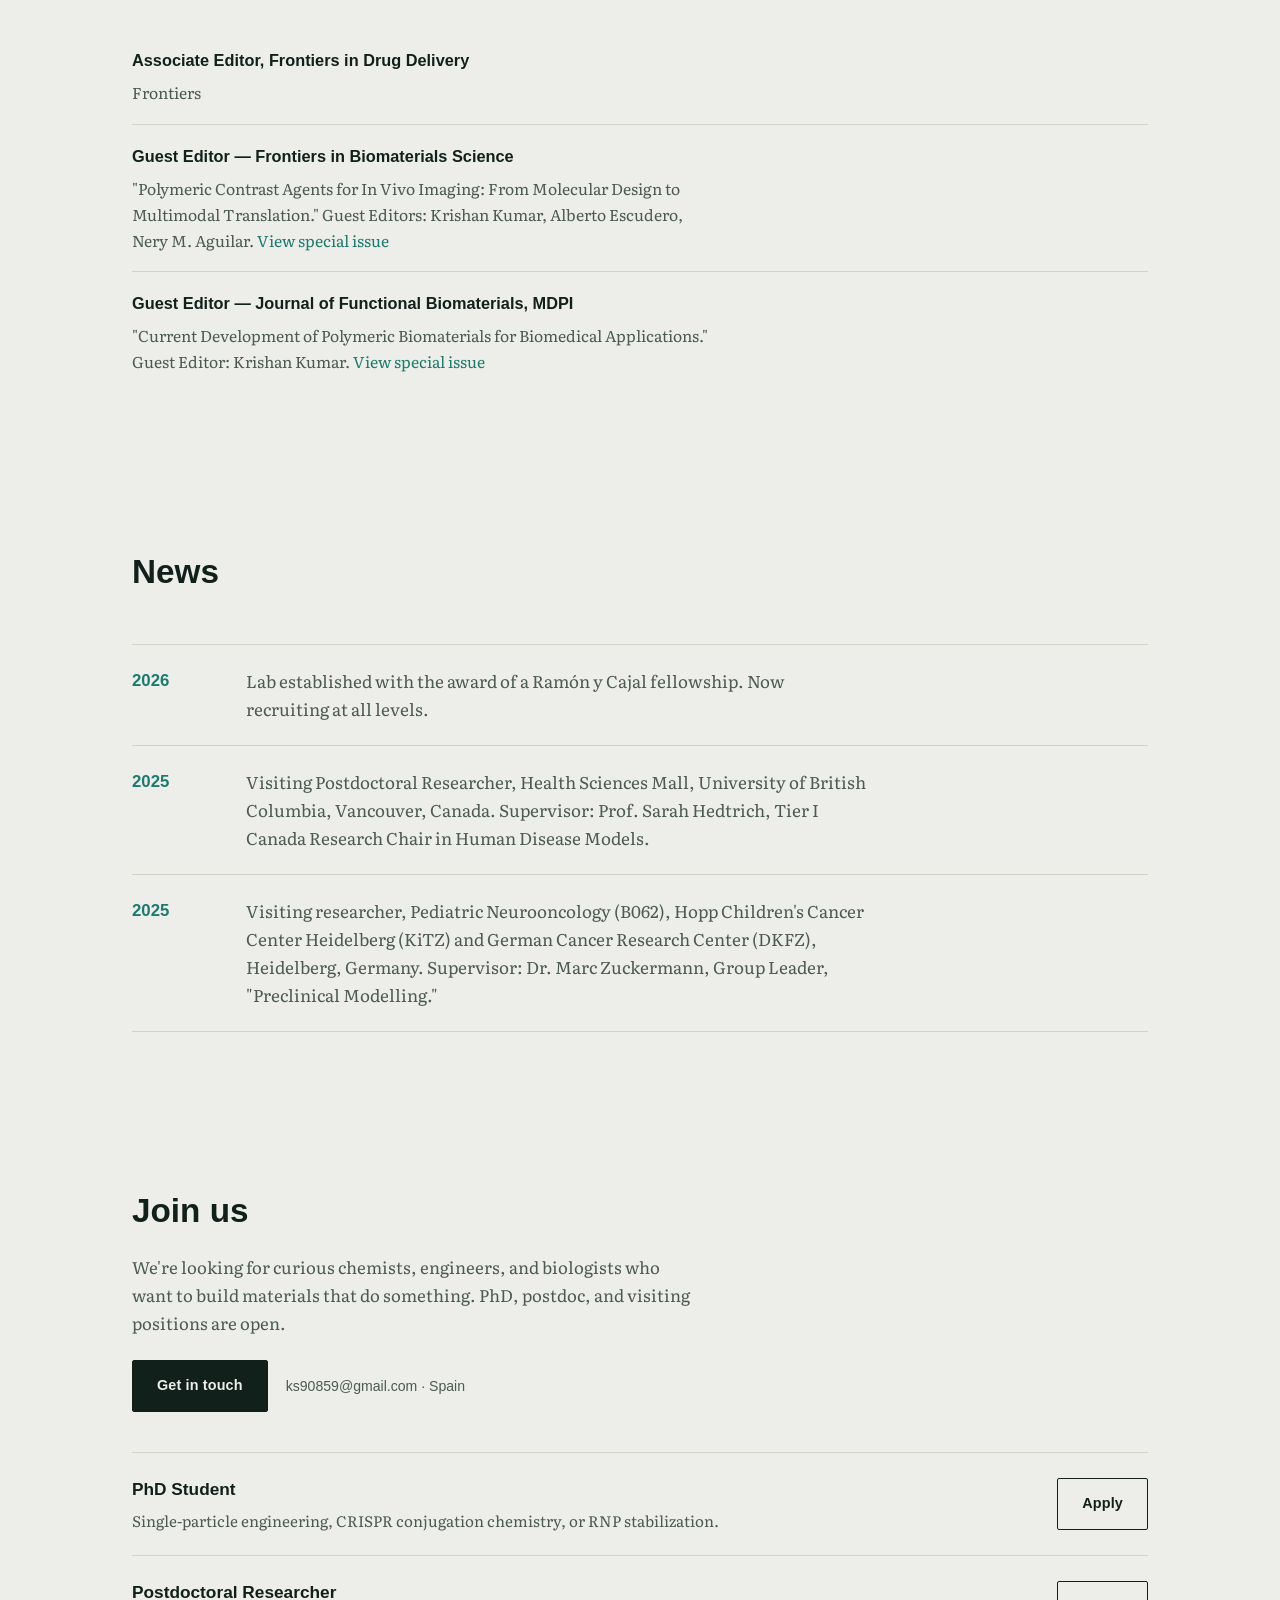
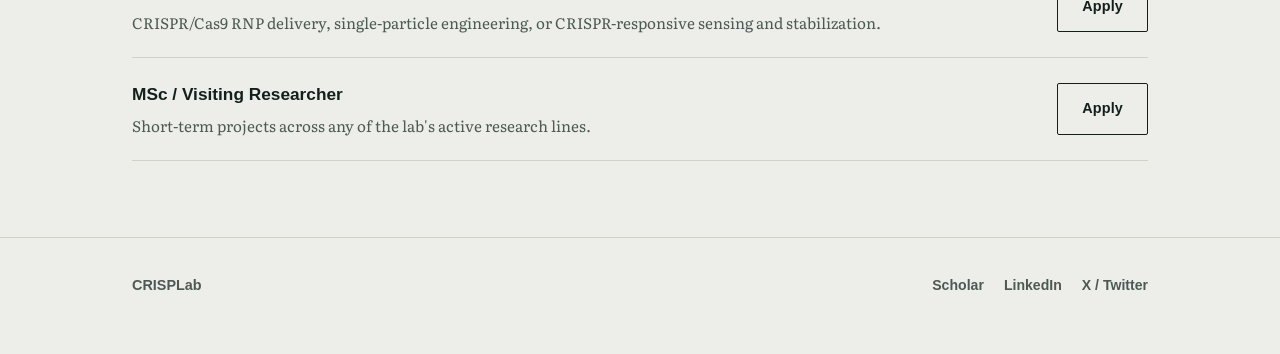
==== commit b75c007f: "Add files via upload" ====
--- a/index.html
+++ b/index.html
@@ -7,84 +7,28 @@
 <meta name="description" content="CRISPLab: programming responsive CRISPR hybrid materials. Krishan Kumar's research group at POLYMAT / UPV-EHU.">
 <link rel="preconnect" href="https://fonts.googleapis.com">
 <link rel="preconnect" href="https://fonts.gstatic.com" crossorigin>
-<link href="https://fonts.googleapis.com/css2?family=Inter:wght@400;500;600;700;800&display=swap" rel="stylesheet">
+<link href="https://fonts.googleapis.com/css2?family=Archivo+Expanded:wght@600;700;800&family=Literata:wght@400;500;600&display=swap" rel="stylesheet">
 <link rel="stylesheet" href="style.css">
 </head>
 <body>
 
-<canvas id="bg-canvas" aria-hidden="true" style="position:fixed;inset:0;width:100%;height:100%;z-index:-1;pointer-events:none;"></canvas>
-<script>
-(function(){
-  var canvas = document.getElementById('bg-canvas');
-  var ctx = canvas.getContext('2d');
-  var reduceMotion = window.matchMedia('(prefers-reduced-motion: reduce)').matches;
-  var w, h, nodes = [];
-  var colors = ['#1565C0', '#0D3B66', '#4FA8D8'];
-
-  function resize(){
-    w = canvas.width = window.innerWidth;
-    h = canvas.height = window.innerHeight;
+<style>
+  .repeat-mark{display:inline-flex;align-items:flex-end;gap:2.5px;height:18px;margin-right:9px;vertical-align:-3px;}
+  .repeat-mark span{display:block;width:3px;background:var(--teal);border-radius:1px;transform:scaleY(0);transform-origin:bottom;animation:bar-rise .5s cubic-bezier(.2,.8,.3,1) forwards;}
+  .repeat-mark span:nth-child(1){height:8px;animation-delay:.05s;}
+  .repeat-mark span:nth-child(2){height:16px;animation-delay:.15s;background:var(--indigo);}
+  .repeat-mark span:nth-child(3){height:11px;animation-delay:.25s;}
+  .repeat-mark span:nth-child(4){height:18px;animation-delay:.35s;background:var(--rose);}
+  .repeat-mark span:nth-child(5){height:6px;animation-delay:.45s;}
+  @keyframes bar-rise{to{transform:scaleY(1);}}
+  @media (prefers-reduced-motion: reduce){
+    .repeat-mark span{animation:none;transform:scaleY(1);}
   }
-  function initNodes(){
-    var count = Math.min(75, Math.max(28, Math.floor((w * h) / 24000)));
-    nodes = [];
-    for (var i = 0; i < count; i++){
-      nodes.push({
-        x: Math.random() * w,
-        y: Math.random() * h,
-        vx: (Math.random() - 0.5) * 0.22,
-        vy: (Math.random() - 0.5) * 0.22,
-        r: Math.random() * 1.6 + 1.1,
-        c: colors[Math.floor(Math.random() * colors.length)]
-      });
-    }
-  }
-  function frame(){
-    ctx.clearRect(0, 0, w, h);
-    for (var i = 0; i < nodes.length; i++){
-      var n = nodes[i];
-      n.x += n.vx; n.y += n.vy;
-      if (n.x < 0 || n.x > w) n.vx *= -1;
-      if (n.y < 0 || n.y > h) n.vy *= -1;
-    }
-    for (var i = 0; i < nodes.length; i++){
-      for (var j = i + 1; j < nodes.length; j++){
-        var a = nodes[i], b = nodes[j];
-        var dx = a.x - b.x, dy = a.y - b.y;
-        var dist = Math.sqrt(dx * dx + dy * dy);
-        if (dist < 130){
-          ctx.strokeStyle = a.c;
-          ctx.globalAlpha = (1 - dist / 130) * 0.12;
-          ctx.lineWidth = 1;
-          ctx.beginPath();
-          ctx.moveTo(a.x, a.y);
-          ctx.lineTo(b.x, b.y);
-          ctx.stroke();
-        }
-      }
-    }
-    ctx.globalAlpha = 0.35;
-    for (var i = 0; i < nodes.length; i++){
-      var n = nodes[i];
-      ctx.fillStyle = n.c;
-      ctx.beginPath();
-      ctx.arc(n.x, n.y, n.r, 0, Math.PI * 2);
-      ctx.fill();
-    }
-    ctx.globalAlpha = 1;
-    if (!reduceMotion) requestAnimationFrame(frame);
-  }
-
-  window.addEventListener('resize', function(){ resize(); initNodes(); });
-  resize();
-  initNodes();
-  frame();
-})();
-</script>
+</style>
 
 <header>
   <div class="wrap nav-inner">
-    <a class="brand" href="#top">CRISP<em>Lab</em></a>
+    <a class="brand" href="#top"><span class="repeat-mark" aria-hidden="true"><span></span><span></span><span></span><span></span><span></span></span>CRISPLab</a>
     <nav>
       <ul>
         <li><a href="#research">Research</a></li>
@@ -100,13 +44,20 @@
 
   <!-- HERO -->
   <section class="hero">
-    <div class="wrap">
-      <p class="kicker">CRISPLab · Programming responsive CRISPR hybrid materials</p>
-      <h1>Materials that sense, stabilize, and steer CRISPR.</h1>
-      <p class="lede">CRISPLab designs stimuli-responsive and hybrid materials purpose-built around CRISPR/Cas9 — from single-particle engineering and conjugation chemistry to sensing, stabilization, and delivery across biological barriers.</p>
-      <div class="cta-row">
-        <a class="btn solid" href="#research">Our research</a>
-        <a class="btn ghost" href="#join">Join the lab</a>
+    <div class="wrap hero-grid">
+      <div class="hero-text">
+        <h1>Materials that sense, stabilize, and steer CRISPR.</h1>
+        <p class="lede">CRISPLab designs stimuli-responsive and hybrid materials built around one molecular system — the Cas9–sgRNA–DNA complex shown here — from single-particle engineering and conjugation chemistry to sensing, stabilization, and delivery across biological barriers.</p>
+        <div class="cta-row">
+          <a class="btn solid" href="#research">Our research</a>
+          <a class="btn ghost" href="#join">Join the lab</a>
+        </div>
+      </div>
+      <div class="hero-figure">
+        <div class="specimen-plate">
+          <img src="cas9-structure.png" alt="Cas9–sgRNA–DNA ternary complex structure">
+        </div>
+        <p class="crispr-caption">Cas9–sgRNA–DNA ternary complex, bound to the HNH and RuvC domains that drive target cleavage.</p>
       </div>
     </div>
   </section>
@@ -115,20 +66,8 @@
   <section id="research">
     <div class="wrap">
       <div class="section-head">
-        <hr class="rule">
         <h2>Research</h2>
-        <p>Everything in the lab is built around one molecular system, approached from two directions: how we engineer around it, and where it gets applied.</p>
-      </div>
-
-      <div class="crispr-feature">
-        <div class="crispr-figure">
-          <img src="cas9-structure.png" alt="Cas9–sgRNA–DNA ternary complex structure">
-          <p class="crispr-caption">Cas9–sgRNA–DNA ternary complex, bound to the HNH and RuvC domains that drive target cleavage.</p>
-        </div>
-        <div class="crispr-text">
-          <h2>CRISPR / Cas9</h2>
-          <p>Every line of work in the lab starts from this complex: a Cas9 protein, its guide RNA, and the DNA target it binds and cleaves. Everything below is either a way of engineering materials around this system, or a disease context where getting it to work matters.</p>
-        </div>
+        <p>Everything in the lab is built around that one complex, approached from two directions: how we engineer around it, and where it gets applied.</p>
       </div>
 
       <p class="research-subhead">Engineering<span class="sub-desc">Materials-level strategies for protecting, controlling, and delivering the Cas9–sgRNA complex.</span></p>
@@ -286,9 +225,8 @@
   <section id="people">
     <div class="wrap">
       <div class="section-head">
-        <hr class="rule">
         <h2>People</h2>
-        <p>CRISPLab — Programming Responsive CRISPR Hybrid Materials. Working at the interface of polymer chemistry, CRISPR biology, and data.</p>
+        <p>A small group working at the interface of polymer chemistry, CRISPR biology, and data.</p>
       </div>
 
       <div class="pi-feature">
@@ -322,18 +260,17 @@
   <section>
     <div class="wrap">
       <div class="section-head">
-        <hr class="rule">
         <h2>Funding &amp; fellowships</h2>
         <p>The fellowship path that built the lab.</p>
       </div>
-      <div class="fund-grid">
-        <div class="fund-badge"><p class="f-org">DST-SERB</p><p class="f-role">India</p></div>
-        <div class="fund-badge"><p class="f-org">CSIR</p><p class="f-role">India</p></div>
-        <div class="fund-badge"><p class="f-org">NRF Korea</p><p class="f-role">National Research Foundation</p></div>
-        <div class="fund-badge"><p class="f-org">Juan de la Cierva</p><p class="f-role">AEI, Spain</p></div>
-        <div class="fund-badge"><p class="f-org">MSCA-COFUND</p><p class="f-role">ADAGIO, EU</p></div>
-        <div class="fund-badge"><p class="f-org">MSCA-IF</p><p class="f-role">EU</p></div>
-        <div class="fund-badge"><p class="f-org">Ramón y Cajal</p><p class="f-role">AEI, Spain — current</p></div>
+      <div class="fund-list">
+        <div class="fund-item"><p class="f-org">DST-SERB</p><p class="f-role">India</p></div>
+        <div class="fund-item"><p class="f-org">CSIR</p><p class="f-role">India</p></div>
+        <div class="fund-item"><p class="f-org">NRF Korea</p><p class="f-role">National Research Foundation</p></div>
+        <div class="fund-item"><p class="f-org">Juan de la Cierva</p><p class="f-role">AEI, Spain</p></div>
+        <div class="fund-item"><p class="f-org">MSCA-COFUND</p><p class="f-role">ADAGIO, EU</p></div>
+        <div class="fund-item"><p class="f-org">MSCA-IF</p><p class="f-role">EU</p></div>
+        <div class="fund-item"><p class="f-org">Ramón y Cajal</p><p class="f-role">AEI, Spain — current</p></div>
       </div>
     </div>
   </section>
@@ -342,7 +279,6 @@
   <section>
     <div class="wrap">
       <div class="section-head">
-        <hr class="rule">
         <h2>Editorial &amp; service</h2>
       </div>
       <div class="service-list">
@@ -366,7 +302,6 @@
   <section id="news">
     <div class="wrap">
       <div class="section-head">
-        <hr class="rule">
         <h2>News</h2>
       </div>
       <div class="news-list">
@@ -389,15 +324,12 @@
   <!-- JOIN -->
   <section id="join">
     <div class="wrap">
-      <div class="join-panel">
-        <div>
-          <h2>Join us</h2>
-          <p>We're looking for curious chemists, engineers, and biologists who want to build materials that do something. PhD, postdoc, and visiting positions are open.</p>
-          <a class="btn solid" style="border-color:var(--paper);" href="mailto:ks90859@gmail.com">Get in touch</a>
-        </div>
+      <div class="join-head">
+        <h2>Join us</h2>
+        <p>We're looking for curious chemists, engineers, and biologists who want to build materials that do something. PhD, postdoc, and visiting positions are open.</p>
         <div class="join-meta">
-          <div><span>Email</span><a href="mailto:ks90859@gmail.com">ks90859@gmail.com</a></div>
-          <div><span>Location</span><strong>Spain</strong></div>
+          <a class="btn solid" href="mailto:ks90859@gmail.com">Get in touch</a>
+          <span class="join-email">ks90859@gmail.com · Spain</span>
         </div>
       </div>
 
--- a/style.css
+++ b/style.css
@@ -1,229 +1,204 @@
 :root{
-  --paper:#FFFFFF;
-  --paper-alt:#EFF4F8;
-  --ink:#16232E;
-  --ink-soft:#55677A;
-  --teal:#1565C0;
-  --sienna:#0D3B66;
-  --gold:#2E8FBF;
-  --line:#D7DEE3;
-  --serif: 'Inter', -apple-system, BlinkMacSystemFont, sans-serif;
-  --sans: 'Inter', -apple-system, BlinkMacSystemFont, sans-serif;
+  --stone:#EDEEEA;
+  --stone-alt:#E2E3DC;
+  --ink:#12201B;
+  --ink-soft:#4C5A53;
+  --teal:#1C7A6E;
+  --indigo:#493E8A;
+  --rose:#9C3459;
+  --line:#D2D1C6;
+  --display: 'Archivo Expanded', 'Arial Narrow', sans-serif;
+  --serif: 'Literata', Georgia, serif;
 }
 
 *{box-sizing:border-box;}
 html{scroll-behavior:smooth;}
 body{
   margin:0;
-  background:var(--paper);
+  background:var(--stone);
   color:var(--ink);
-  font-family:var(--sans);
-  font-size:16px;
+  font-family:var(--serif);
+  font-size:17px;
   line-height:1.65;
   -webkit-font-smoothing:antialiased;
-  position:relative;
 }
 img{max-width:100%;display:block;}
 a{color:inherit;}
-.wrap{max-width:1120px;margin:0 auto;padding:0 32px;}
+.wrap{max-width:1080px;margin:0 auto;padding:0 32px;}
 @media(max-width:640px){.wrap{padding:0 20px;}}
+:focus-visible{outline:2px solid var(--teal);outline-offset:3px;}
 
 /* ---- nav ---- */
 header{
   position:sticky;top:0;z-index:20;
-  background:rgba(255,255,255,0.92);
+  background:rgba(237,238,234,0.92);
   backdrop-filter:blur(8px);
   border-bottom:1px solid var(--line);
 }
-.nav-inner{display:flex;align-items:center;justify-content:space-between;height:72px;}
-.brand{font-family:var(--serif);font-weight:800;font-size:1.18rem;text-decoration:none;letter-spacing:-0.01em;color:var(--ink);}
-.brand em{font-style:normal;color:var(--sienna);}
-nav ul{display:flex;gap:32px;list-style:none;margin:0;padding:0;}
-nav a{text-decoration:none;font-size:0.95rem;color:var(--ink-soft);position:relative;padding:4px 0;}
+.nav-inner{display:flex;align-items:center;justify-content:space-between;height:76px;}
+.brand{
+  font-family:var(--display);font-weight:800;font-size:1.15rem;
+  text-decoration:none;letter-spacing:0.01em;color:var(--ink);
+  display:inline-flex;align-items:center;
+}
+nav ul{display:flex;gap:34px;list-style:none;margin:0;padding:0;font-family:var(--display);}
+nav a{text-decoration:none;font-size:0.92rem;font-weight:600;color:var(--ink-soft);position:relative;padding:4px 0;}
 nav a:hover{color:var(--ink);}
 nav a::after{
-  content:"";position:absolute;left:0;right:0;bottom:-2px;height:1px;
-  background:var(--sienna);transform:scaleX(0);transform-origin:left;
+  content:"";position:absolute;left:0;right:0;bottom:-2px;height:2px;
+  background:var(--teal);transform:scaleX(0);transform-origin:left;
   transition:transform .25s ease;
 }
 nav a:hover::after{transform:scaleX(1);}
-@media(max-width:760px){
-  nav ul{display:none;}
-}
-
-/* ---- hero / page header ---- */
-.hero{padding:100px 0 80px;}
-.kicker{
-  font-family:var(--sans);font-size:0.78rem;color:var(--sienna);
-  margin:0 0 18px;font-weight:700;text-transform:uppercase;letter-spacing:0.12em;
-}
+@media(max-width:760px){ nav ul{display:none;} }
+
+/* ---- hero ---- */
+.hero{padding:64px 0 92px;}
+.hero-grid{display:grid;grid-template-columns:1fr 0.85fr;gap:56px;align-items:center;}
+@media(max-width:900px){.hero-grid{grid-template-columns:1fr;gap:40px;}}
 h1{
-  font-family:var(--serif);font-weight:800;
-  font-size:clamp(2.4rem,5vw,3.9rem);
-  line-height:1.08;letter-spacing:-0.015em;
-  margin:0 0 24px;
-  max-width:18ch;
+  font-family:var(--display);font-weight:800;
+  font-size:clamp(2.3rem,4.6vw,3.6rem);
+  line-height:1.05;letter-spacing:0.001em;
+  margin:0 0 22px;
+  max-width:16ch;
   color:var(--ink);
 }
-.lede{font-size:1.15rem;color:var(--ink-soft);max-width:48ch;margin:0 0 32px;}
-.cta-row{display:flex;gap:16px;flex-wrap:wrap;}
+.lede{font-family:var(--serif);font-size:1.14rem;line-height:1.65;color:var(--ink-soft);max-width:46ch;margin:0 0 30px;}
+.cta-row{display:flex;gap:14px;flex-wrap:wrap;}
 .btn{
-  display:inline-block;padding:13px 24px;border-radius:3px;
-  font-size:0.95rem;font-weight:600;text-decoration:none;
-  border:1px solid var(--ink);
+  display:inline-block;padding:13px 24px;border-radius:2px;
+  font-family:var(--display);font-size:0.9rem;font-weight:700;letter-spacing:0.01em;
+  text-decoration:none;border:1.5px solid var(--ink);
   transition:background .2s ease,color .2s ease,border-color .2s ease;
 }
-.btn.solid{background:var(--teal);color:#fff;border-color:var(--teal);}
-.btn.solid:hover{background:var(--sienna);border-color:var(--sienna);}
+.btn.solid{background:var(--ink);color:var(--stone);}
+.btn.solid:hover{background:var(--teal);border-color:var(--teal);}
 .btn.ghost{color:var(--ink);background:transparent;}
-.btn.ghost:hover{border-color:var(--sienna);color:var(--sienna);}
-
-.page-head{padding:64px 0 8px;}
-.page-head .kicker{margin-bottom:14px;}
-.page-head h1{max-width:22ch;font-size:clamp(2.1rem,4vw,3.1rem);}
-.page-head .lede{max-width:56ch;}
+.btn.ghost:hover{border-color:var(--teal);color:var(--teal);}
+
+.hero-figure{display:flex;flex-direction:column;}
+.specimen-plate img{width:100%;}
+.crispr-caption{font-family:var(--serif);font-size:0.85rem;font-style:italic;color:var(--ink-soft);margin:14px 2px 0;max-width:42ch;}
+
+.page-head{padding:56px 0 8px;}
+.page-head h1{max-width:20ch;font-size:clamp(2rem,3.6vw,2.8rem);}
 
 /* ---- section shell ---- */
-section{padding:80px 0;}
-.section-head{max-width:640px;margin:0 0 48px;}
+section{padding:76px 0;}
+.section-head{max-width:640px;margin:0 0 44px;}
 .section-head h2{
-  font-family:var(--serif);font-weight:700;font-size:clamp(1.9rem,3vw,2.5rem);
-  margin:0 0 14px;letter-spacing:-0.01em;color:var(--ink);
-}
-.section-head p{color:var(--ink-soft);font-size:1.05rem;margin:0;max-width:56ch;}
-.rule{width:56px;height:2px;background:var(--sienna);margin:0 0 22px;border:0;}
-
-/* ---- research rows ---- */
+  font-family:var(--display);font-weight:800;font-size:clamp(1.7rem,2.6vw,2.1rem);
+  margin:0 0 12px;color:var(--ink);
+}
+.section-head p{font-family:var(--serif);color:var(--ink-soft);font-size:1.05rem;margin:0;max-width:56ch;}
+
+/* ---- research ---- */
+.research-subhead{
+  font-family:var(--display);font-size:1.1rem;font-weight:800;color:var(--ink);
+  margin:52px 0 6px;padding-top:28px;border-top:2px solid var(--ink);
+}
+.research-subhead:first-of-type{margin-top:0;padding-top:0;border-top:none;}
+.research-subhead .sub-desc{
+  display:block;margin-top:8px;font-family:var(--serif);font-size:0.98rem;
+  font-weight:400;color:var(--ink-soft);max-width:56ch;
+}
+
 .research-row{
-  padding:36px 0;border-top:1px solid var(--line);
+  padding:28px 0 28px 22px;border-top:1px solid var(--line);position:relative;
 }
 .research-row:first-of-type{border-top:none;}
+.research-row::before{
+  content:"";position:absolute;left:0;top:34px;width:3px;height:20px;background:var(--teal);
+}
+.research-row:nth-of-type(3n+2)::before{background:var(--indigo);}
+.research-row:nth-of-type(3n)::before{background:var(--rose);}
 .r-text h3{
-  font-family:var(--serif);font-weight:700;font-size:1.4rem;margin:0 0 12px;letter-spacing:-0.01em;color:var(--ink);
-}
-.r-text p{color:var(--ink-soft);margin:0 0 16px;max-width:65ch;}
+  font-family:var(--display);font-weight:700;font-size:1.28rem;margin:0 0 10px;color:var(--ink);
+}
+.r-text p{font-family:var(--serif);color:var(--ink-soft);margin:0 0 14px;max-width:66ch;}
 .tags{display:flex;gap:8px;flex-wrap:wrap;}
 .tag{
-  font-size:0.82rem;color:var(--ink-soft);
+  font-family:var(--display);font-size:0.75rem;font-weight:600;color:var(--ink-soft);
   border:1px solid var(--line);border-radius:100px;
-  padding:5px 13px;background:var(--paper-alt);
-}
-
-/* ---- CRISPR/Cas9 feature figure ---- */
-.crispr-feature{
-  display:grid;grid-template-columns:1fr 1.1fr;gap:40px;align-items:center;
-  background:var(--paper-alt);border:1px solid var(--line);border-radius:4px;
-  padding:32px;margin:0 0 56px;
-}
-@media(max-width:860px){.crispr-feature{grid-template-columns:1fr;}}
-.crispr-figure{background:#fff;border:1px solid var(--line);border-radius:3px;padding:10px;}
-.crispr-figure img{width:100%;border-radius:2px;}
-.crispr-caption{font-size:0.8rem;color:var(--ink-soft);margin:10px 4px 0;font-style:italic;}
-.crispr-text h2{font-family:var(--serif);font-weight:800;font-size:1.8rem;margin:0 0 14px;color:var(--ink);letter-spacing:-0.01em;}
-.crispr-text p{color:var(--ink-soft);margin:0;max-width:52ch;}
-
-.research-subhead{
-  font-family:var(--sans);font-size:0.85rem;font-weight:700;color:var(--sienna);
-  text-transform:uppercase;letter-spacing:0.1em;
-  margin:48px 0 4px;padding-top:32px;border-top:1px solid var(--line);
-}
-.research-subhead:first-of-type{margin-top:0;padding-top:0;border-top:none;}
-.research-subhead .sub-desc{display:block;margin-top:8px;font-size:0.95rem;font-weight:400;text-transform:none;letter-spacing:0;color:var(--ink-soft);max-width:56ch;}
-
-.r-more{margin:0 0 18px;}
+  padding:5px 12px;background:var(--stone-alt);
+}
+
+.r-more{margin:0 0 16px;}
 .r-more summary{
-  cursor:pointer;font-size:0.9rem;font-weight:600;color:var(--sienna);
+  cursor:pointer;font-family:var(--display);font-size:0.85rem;font-weight:700;color:var(--teal);
   list-style:none;display:inline-block;
 }
 .r-more summary::-webkit-details-marker{display:none;}
 .r-more[open] .more-label{display:none;}
 .r-more:not([open]) .less-label{display:none;}
-.r-more .detail-p{margin:14px 0 0;color:var(--ink-soft);max-width:60ch;font-size:0.98rem;}
-.research-row:nth-of-type(1) .tag{border-color:var(--teal);color:var(--teal);}
-.research-row:nth-of-type(2) .tag{border-color:var(--gold);color:var(--gold);}
-.research-row:nth-of-type(3) .tag{border-color:var(--sienna);color:var(--sienna);}
-.research-row:nth-of-type(4) .tag{border-color:var(--gold);color:var(--gold);}
-.research-row:nth-of-type(5) .tag{border-color:var(--teal);color:var(--teal);}
-.research-row:nth-of-type(6) .tag{border-color:var(--sienna);color:var(--sienna);}
-.research-row:nth-of-type(7) .tag{border-color:var(--gold);color:var(--gold);}
-.research-row:nth-of-type(8) .tag{border-color:var(--teal);color:var(--teal);}
-.research-row:nth-of-type(9) .tag{border-color:var(--sienna);color:var(--sienna);}
+.r-more .detail-p{font-family:var(--serif);margin:14px 0 0;color:var(--ink-soft);max-width:66ch;font-size:1rem;}
 
 /* ---- people ---- */
 .pi-feature{
-  display:flex;align-items:center;gap:32px;
-  background:var(--paper-alt);border:1px solid var(--line);border-radius:4px;
-  padding:32px;margin:0 0 20px;
-}
-@media(max-width:640px){.pi-feature{flex-direction:column;text-align:center;padding:32px 24px;}}
+  display:flex;align-items:center;gap:30px;
+  padding:0 0 32px;margin:0 0 32px;border-bottom:1px solid var(--line);
+}
+@media(max-width:640px){.pi-feature{flex-direction:column;text-align:center;}}
 .pi-photo{
-  width:150px;height:150px;border-radius:50%;object-fit:cover;
-  border:1px solid var(--line);flex-shrink:0;
-}
-@media(max-width:640px){.pi-photo{width:130px;height:130px;}}
-.pi-info .p-name{font-size:1.4rem;margin:0 0 8px;}
-.pi-info .p-role{font-size:1rem;}
-.pi-info .p-note{font-size:0.9rem;margin-top:14px;}
-
-.people-grid{display:grid;grid-template-columns:1fr 1fr 1fr;gap:0;border:1px solid var(--line);border-radius:4px;overflow:hidden;}
-@media(max-width:860px){.people-grid{grid-template-columns:1fr;}}
-.p-card{padding:28px;border-left:1px solid var(--line);}
-.p-card:first-child{border-left:none;}
-@media(max-width:860px){.p-card{border-left:none;border-top:1px solid var(--line);}
-  .p-card:first-child{border-top:none;}}
-.p-name{font-family:var(--serif);font-size:1.1rem;margin:0 0 6px;color:var(--ink);}
-.p-role{font-size:0.9rem;color:var(--ink-soft);margin:0 0 4px;}
-.p-note{font-size:0.85rem;color:var(--sienna);margin:14px 0 0;}
-.p-open{color:var(--ink-soft);}
-.p-open .p-name{color:var(--ink-soft);font-style:italic;}
+  width:140px;height:140px;border-radius:50%;object-fit:cover;
+  border:1.5px solid var(--ink);flex-shrink:0;
+}
+.pi-info .p-name{font-family:var(--display);font-weight:800;font-size:1.3rem;margin:0 0 8px;color:var(--ink);}
+.pi-info .p-role{font-family:var(--serif);font-size:1rem;color:var(--ink-soft);margin:0 0 3px;}
+.pi-info .p-note{font-family:var(--serif);font-size:0.9rem;font-style:italic;color:var(--teal);margin-top:12px;}
+
+.people-grid{display:grid;grid-template-columns:1fr 1fr 1fr;gap:0;}
+@media(max-width:760px){.people-grid{grid-template-columns:1fr;}}
+.p-card{padding:6px 24px 6px 0;border-left:2px solid var(--line);padding-left:20px;}
+.p-card:first-child{border-left:none;padding-left:0;}
+@media(max-width:760px){.p-card{border-left:none;padding-left:0;border-top:1px solid var(--line);padding-top:16px;margin-top:16px;}
+  .p-card:first-child{border-top:none;padding-top:0;margin-top:0;}}
+.p-name{font-family:var(--display);font-weight:700;font-size:1rem;margin:0 0 4px;color:var(--ink);}
+.p-role{font-family:var(--serif);font-size:0.92rem;color:var(--ink-soft);margin:0;}
+.p-open .p-name{color:var(--ink-soft);font-style:italic;font-weight:600;}
 
 /* ---- funding & service ---- */
-.fund-grid{display:flex;flex-wrap:wrap;gap:12px;}
-.fund-badge{
-  border:1px solid var(--line);border-radius:4px;background:var(--paper-alt);
-  padding:14px 18px;min-width:180px;
-}
-.fund-badge .f-org{font-family:var(--serif);font-size:1rem;margin:0 0 3px;color:var(--ink);}
-.fund-badge .f-role{font-size:0.82rem;color:var(--ink-soft);margin:0;}
-
-.service-list{margin-top:8px;}
-.service-item{padding:20px 0;border-top:1px solid var(--line);}
+.fund-list{display:flex;flex-wrap:wrap;gap:0;}
+.fund-item{
+  padding:4px 22px;border-left:2px solid var(--line);
+}
+.fund-item:first-child{border-left:none;padding-left:0;}
+.fund-item .f-org{font-family:var(--display);font-weight:700;font-size:0.95rem;margin:0 0 2px;color:var(--ink);}
+.fund-item .f-role{font-family:var(--serif);font-size:0.85rem;color:var(--ink-soft);margin:0;}
+
+.service-list{margin-top:4px;}
+.service-item{padding:18px 0;border-top:1px solid var(--line);}
 .service-item:first-child{border-top:none;}
-.service-item h3{font-family:var(--serif);font-weight:700;font-size:1.05rem;margin:0 0 6px;color:var(--ink);}
-.service-item p{margin:0;color:var(--ink-soft);font-size:0.95rem;max-width:60ch;}
-.service-item a{color:var(--sienna);text-decoration:none;}
+.service-item h3{font-family:var(--display);font-weight:700;font-size:1.02rem;margin:0 0 6px;color:var(--ink);}
+.service-item p{font-family:var(--serif);margin:0;color:var(--ink-soft);font-size:0.98rem;max-width:64ch;}
+.service-item a{color:var(--teal);text-decoration:none;}
 .service-item a:hover{text-decoration:underline;}
 
 /* ---- news ---- */
 .news-list{border-top:1px solid var(--line);}
 .news-item{
-  display:grid;grid-template-columns:100px 1fr;gap:28px;
-  padding:24px 0;border-bottom:1px solid var(--line);
-}
-.news-year{font-family:var(--serif);color:var(--sienna);font-size:1.1rem;}
-.news-item p{margin:0;color:var(--ink-soft);max-width:60ch;}
+  display:grid;grid-template-columns:90px 1fr;gap:24px;
+  padding:22px 0;border-bottom:1px solid var(--line);
+}
+.news-year{font-family:var(--display);font-weight:800;color:var(--teal);font-size:1.05rem;}
+.news-item p{font-family:var(--serif);margin:0;color:var(--ink-soft);max-width:62ch;}
 
 /* ---- join ---- */
-.join-panel{
-  background:var(--ink);color:var(--paper);
-  border-radius:4px;padding:52px;
-  display:grid;grid-template-columns:1.2fr 1fr;gap:40px;
-}
-@media(max-width:760px){.join-panel{grid-template-columns:1fr;padding:36px 28px;}}
-.join-panel h2, .join-panel h1{font-family:var(--serif);font-weight:800;color:var(--paper);}
-.join-panel p{color:#C9D2CB;margin:0 0 24px;max-width:48ch;}
-.join-meta{display:flex;flex-direction:column;gap:20px;justify-content:center;}
-.join-meta div span{display:block;font-size:0.82rem;color:#9AA79E;margin-bottom:4px;}
-.join-meta div a, .join-meta div strong{font-size:1.05rem;font-weight:500;color:var(--paper);text-decoration:none;}
-
-.positions-list{margin:40px 0 0;border-top:1px solid var(--line);}
+.join-head{max-width:640px;margin:0 0 40px;}
+.join-head h2{font-family:var(--display);font-weight:800;font-size:clamp(1.7rem,2.6vw,2.1rem);margin:0 0 14px;color:var(--ink);}
+.join-head p{font-family:var(--serif);color:var(--ink-soft);font-size:1.05rem;margin:0 0 24px;max-width:56ch;}
+.join-meta{display:flex;align-items:center;gap:18px;flex-wrap:wrap;}
+.join-email{font-family:var(--display);font-size:0.88rem;color:var(--ink-soft);}
+
+.positions-list{border-top:1px solid var(--line);}
 .position-item{display:grid;grid-template-columns:1fr auto;align-items:center;gap:20px;padding:22px 0;border-bottom:1px solid var(--line);}
-.position-item h3{font-family:var(--serif);font-weight:700;font-size:1.1rem;margin:0 0 4px;color:var(--ink);}
-.position-item p{margin:0;color:var(--ink-soft);font-size:0.92rem;}
-
-footer{padding:40px 0 60px;border-top:1px solid var(--line);}
+.position-item h3{font-family:var(--display);font-weight:700;font-size:1.08rem;margin:0 0 4px;color:var(--ink);}
+.position-item p{font-family:var(--serif);margin:0;color:var(--ink-soft);font-size:0.95rem;}
+
+footer{padding:36px 0 56px;border-top:1px solid var(--line);}
 .foot-inner{display:flex;justify-content:space-between;align-items:center;flex-wrap:wrap;gap:16px;}
-.foot-inner p{margin:0;color:var(--ink-soft);font-size:0.9rem;}
+.foot-inner p{font-family:var(--display);font-weight:700;margin:0;color:var(--ink-soft);font-size:0.9rem;}
 .foot-links{display:flex;gap:20px;}
-.foot-links a{color:var(--ink-soft);text-decoration:none;font-size:0.9rem;}
-.foot-links a:hover{color:var(--sienna);}
+.foot-links a{font-family:var(--display);color:var(--ink-soft);text-decoration:none;font-size:0.88rem;font-weight:600;}
+.foot-links a:hover{color:var(--teal);}
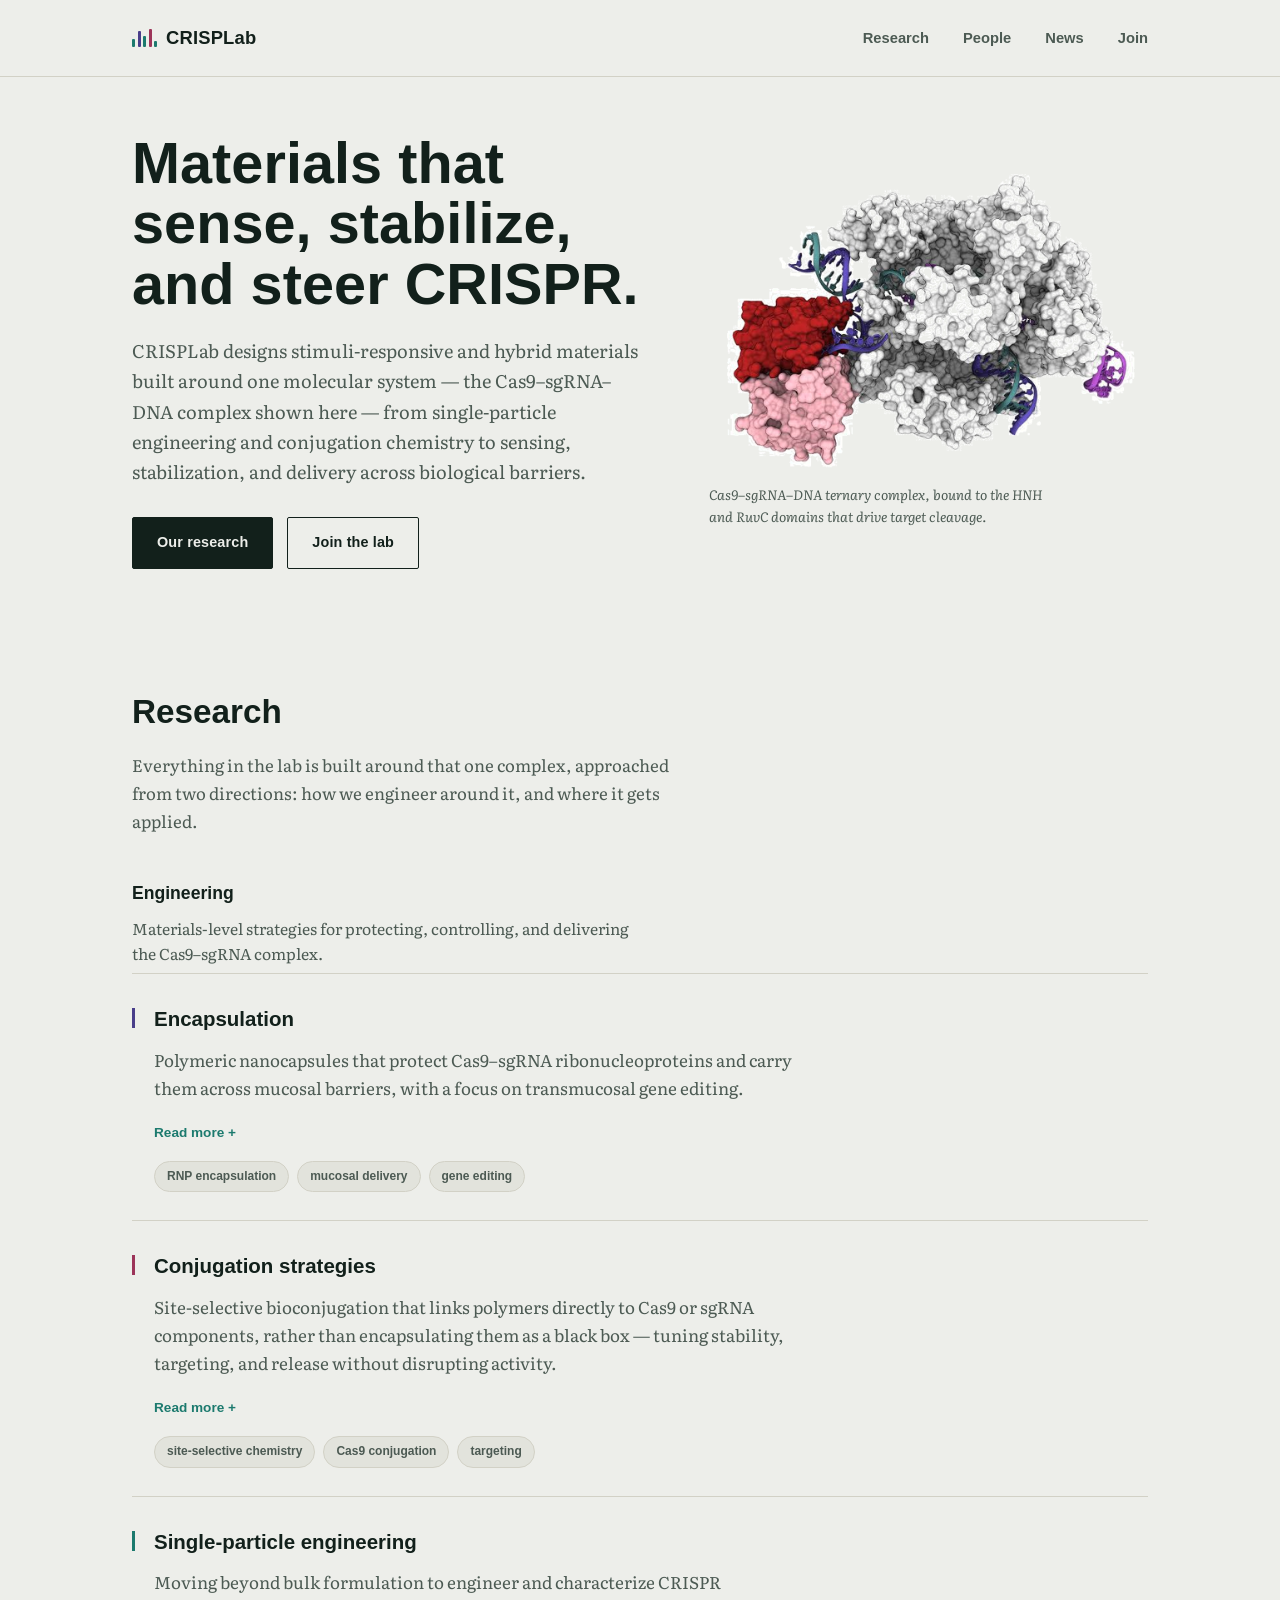
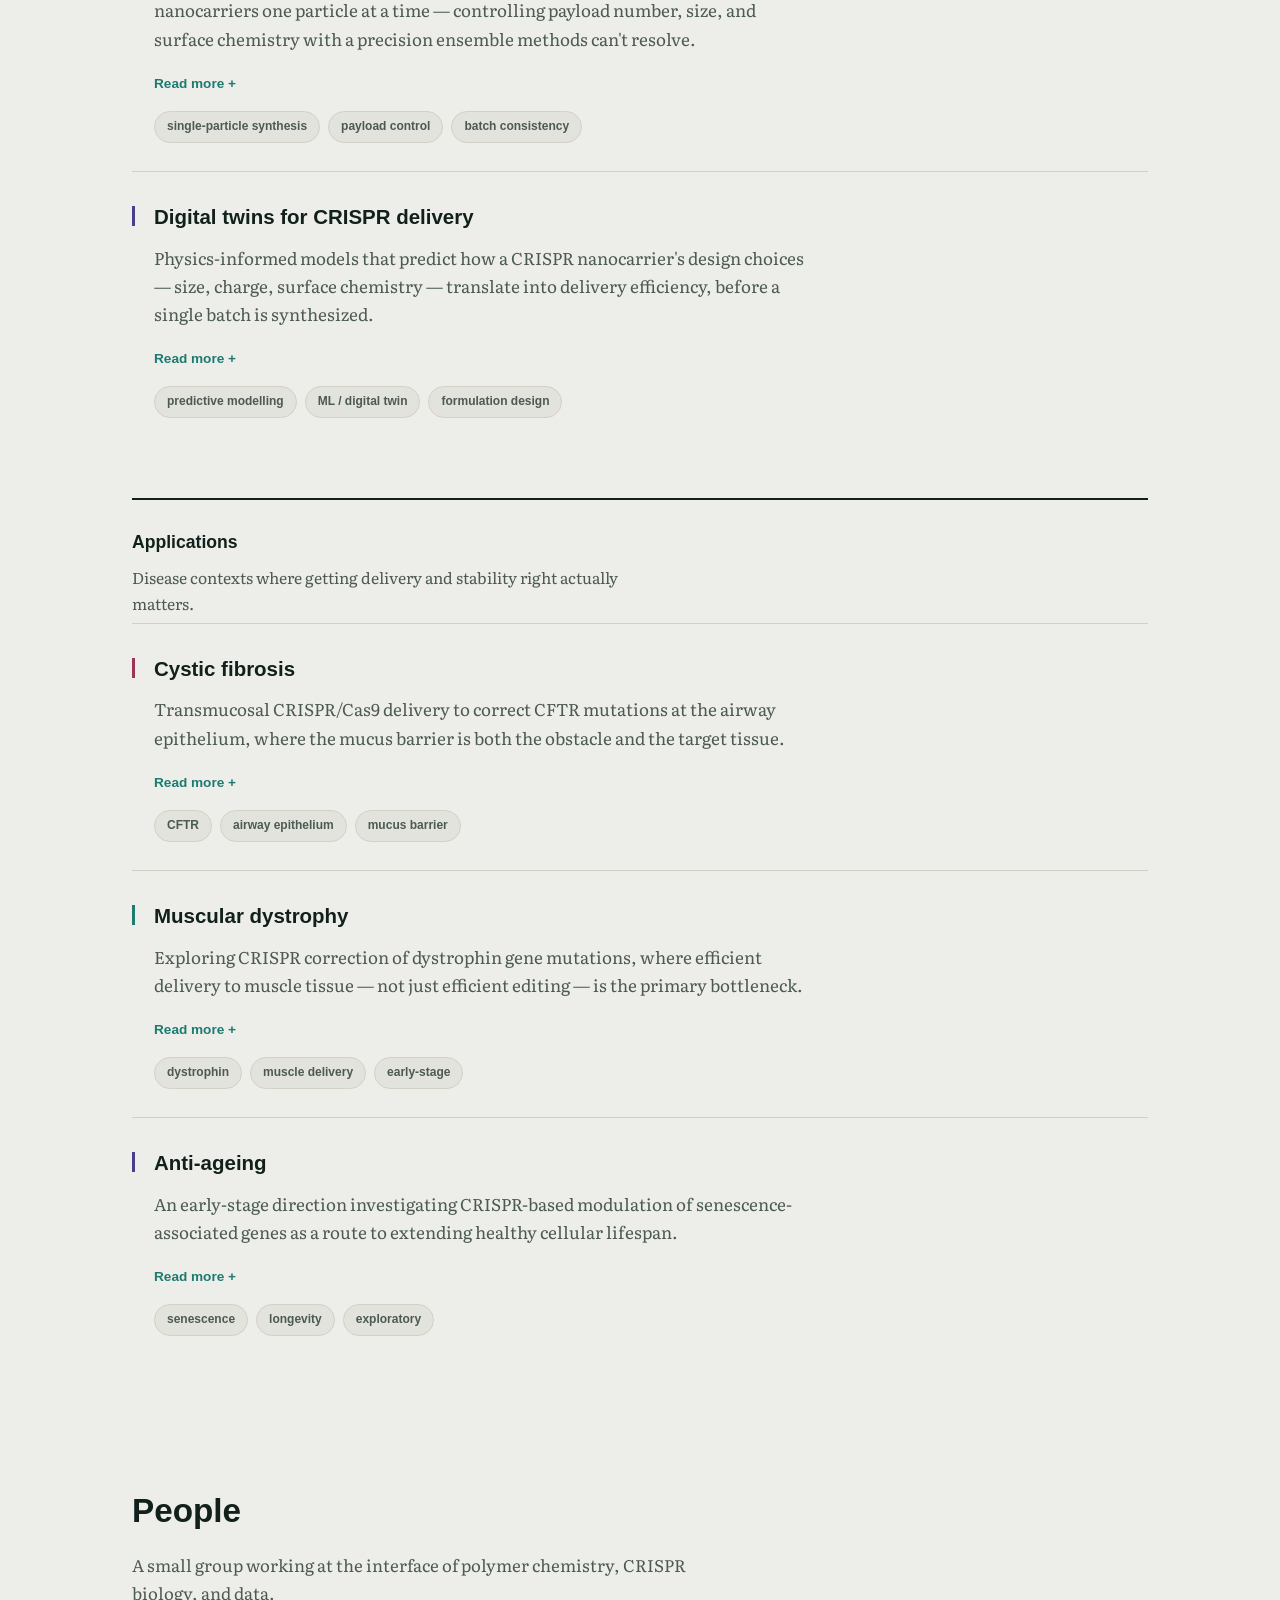
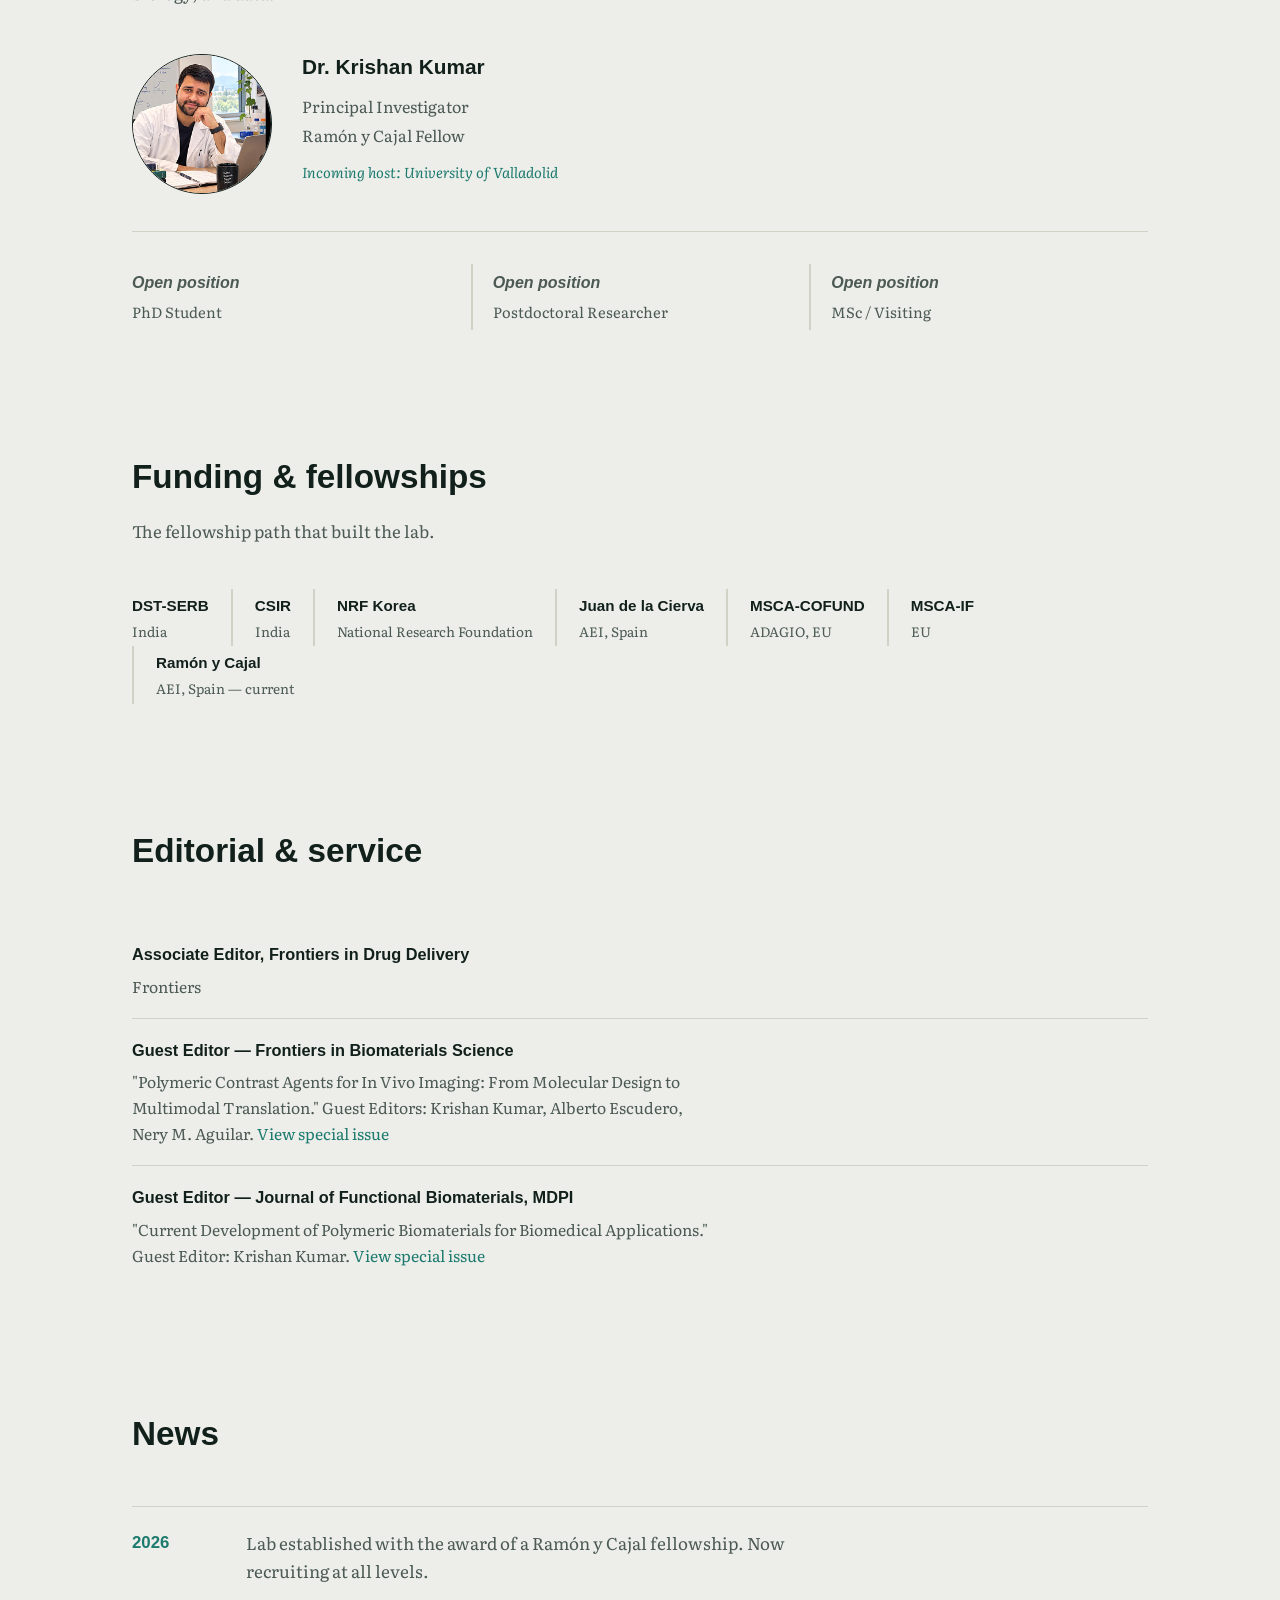
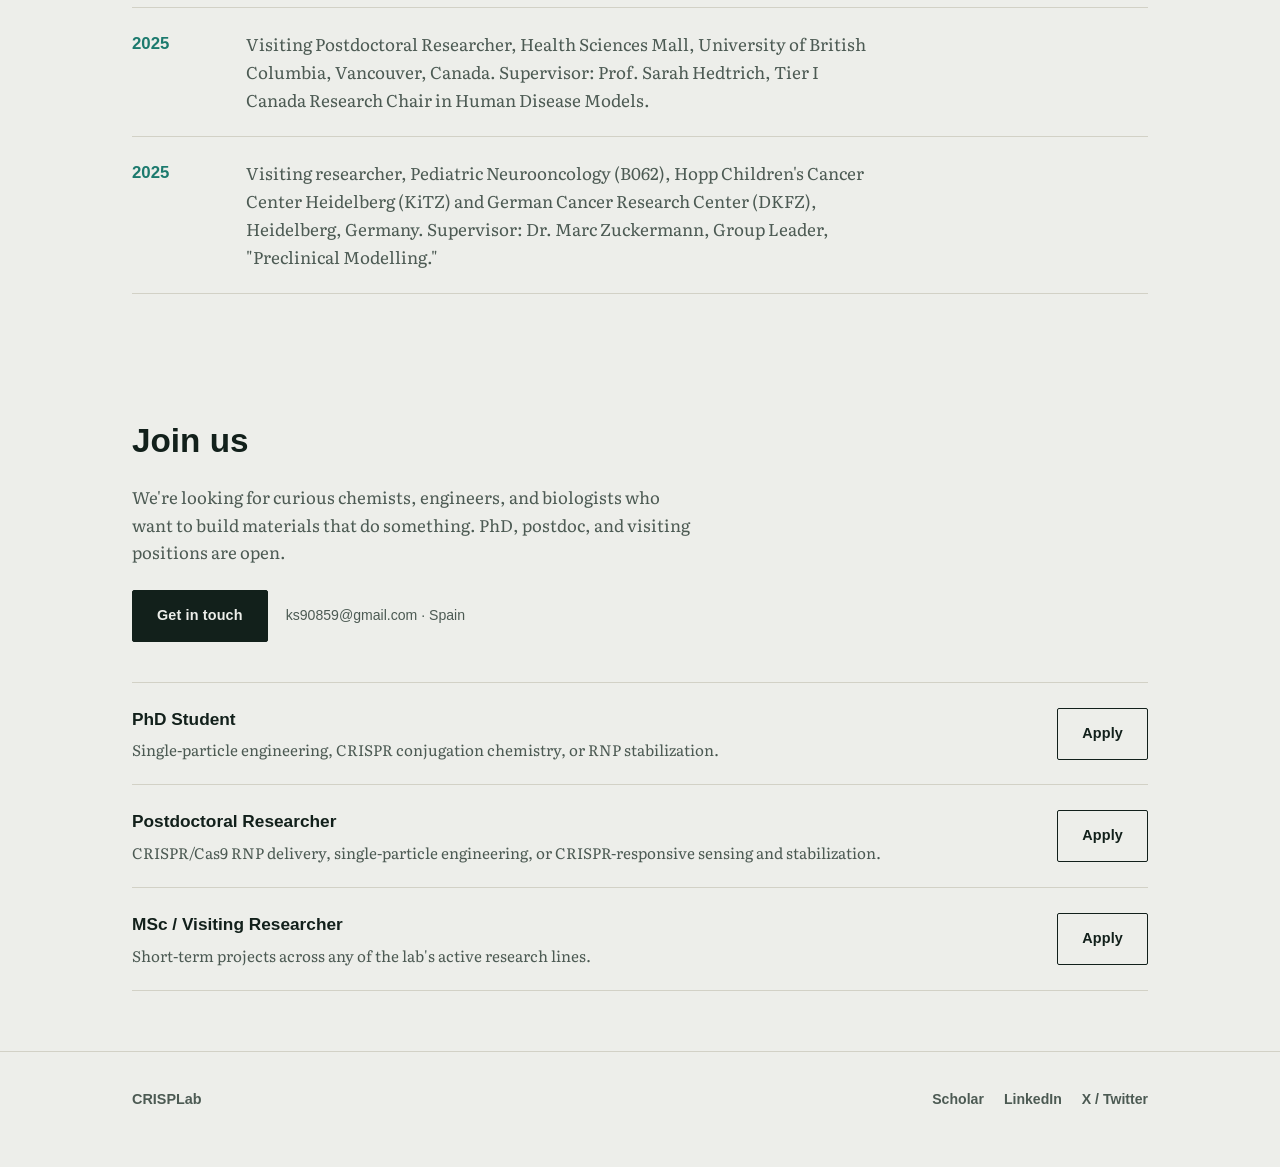
==== commit 77e5fe79: "Add files via upload" ====
--- a/index.html
+++ b/index.html
@@ -120,38 +120,6 @@
         </div>
       </div>
 
-      <div class="research-row" id="sensing">
-        <div class="r-text">
-          <h3>CRISPR-responsive sensing</h3>
-          <p>Materials that sense CRISPR activity itself — Cas9 binding, cleavage events, or the intracellular environment a payload encounters — and use that signal to trigger release or report success.</p>
-          <details class="r-more">
-            <summary><span class="more-label">Read more +</span><span class="less-label">Read less –</span></summary>
-            <p class="detail-p">A delivery vehicle that releases its payload on schedule is only half the picture; knowing whether editing actually happened matters just as much. This direction explores responsive elements coupled to CRISPR-relevant cues — redox state, specific enzymatic activity, target engagement — so the material itself becomes part of the readout, not just the delivery mechanism.</p>
-          </details>
-          <div class="tags">
-            <span class="tag">activity sensing</span>
-            <span class="tag">triggered release</span>
-            <span class="tag">reporter systems</span>
-          </div>
-        </div>
-      </div>
-
-      <div class="research-row" id="stabilization">
-        <div class="r-text">
-          <h3>Small-molecule stabilization</h3>
-          <p>Small-molecule additives and modifications that protect Cas9–sgRNA complexes from denaturation and loss of activity during formulation, freeze-drying, and storage.</p>
-          <details class="r-more">
-            <summary><span class="more-label">Read more +</span><span class="less-label">Read less –</span></summary>
-            <p class="detail-p">RNP activity drops off quickly outside a narrow formulation window. Small molecules — osmolytes, targeted excipients, or covalent stabilizing modifications — are a lighter-touch alternative to full encapsulation, and could extend shelf life and simplify cold-chain requirements for CRISPR therapeutics without the added complexity of a full delivery vehicle.</p>
-          </details>
-          <div class="tags">
-            <span class="tag">osmolytes</span>
-            <span class="tag">cold-chain stability</span>
-            <span class="tag">formulation</span>
-          </div>
-        </div>
-      </div>
-
       <div class="research-row" id="digital-twins">
         <div class="r-text">
           <h3>Digital twins for CRISPR delivery</h3>
--- a/style.css
+++ b/style.css
@@ -53,7 +53,7 @@
 @media(max-width:760px){ nav ul{display:none;} }
 
 /* ---- hero ---- */
-.hero{padding:64px 0 92px;}
+.hero{padding:56px 0 56px;}
 .hero-grid{display:grid;grid-template-columns:1fr 0.85fr;gap:56px;align-items:center;}
 @media(max-width:900px){.hero-grid{grid-template-columns:1fr;gap:40px;}}
 h1{
@@ -85,7 +85,7 @@
 .page-head h1{max-width:20ch;font-size:clamp(2rem,3.6vw,2.8rem);}
 
 /* ---- section shell ---- */
-section{padding:76px 0;}
+section{padding:60px 0;}
 .section-head{max-width:640px;margin:0 0 44px;}
 .section-head h2{
   font-family:var(--display);font-weight:800;font-size:clamp(1.7rem,2.6vw,2.1rem);
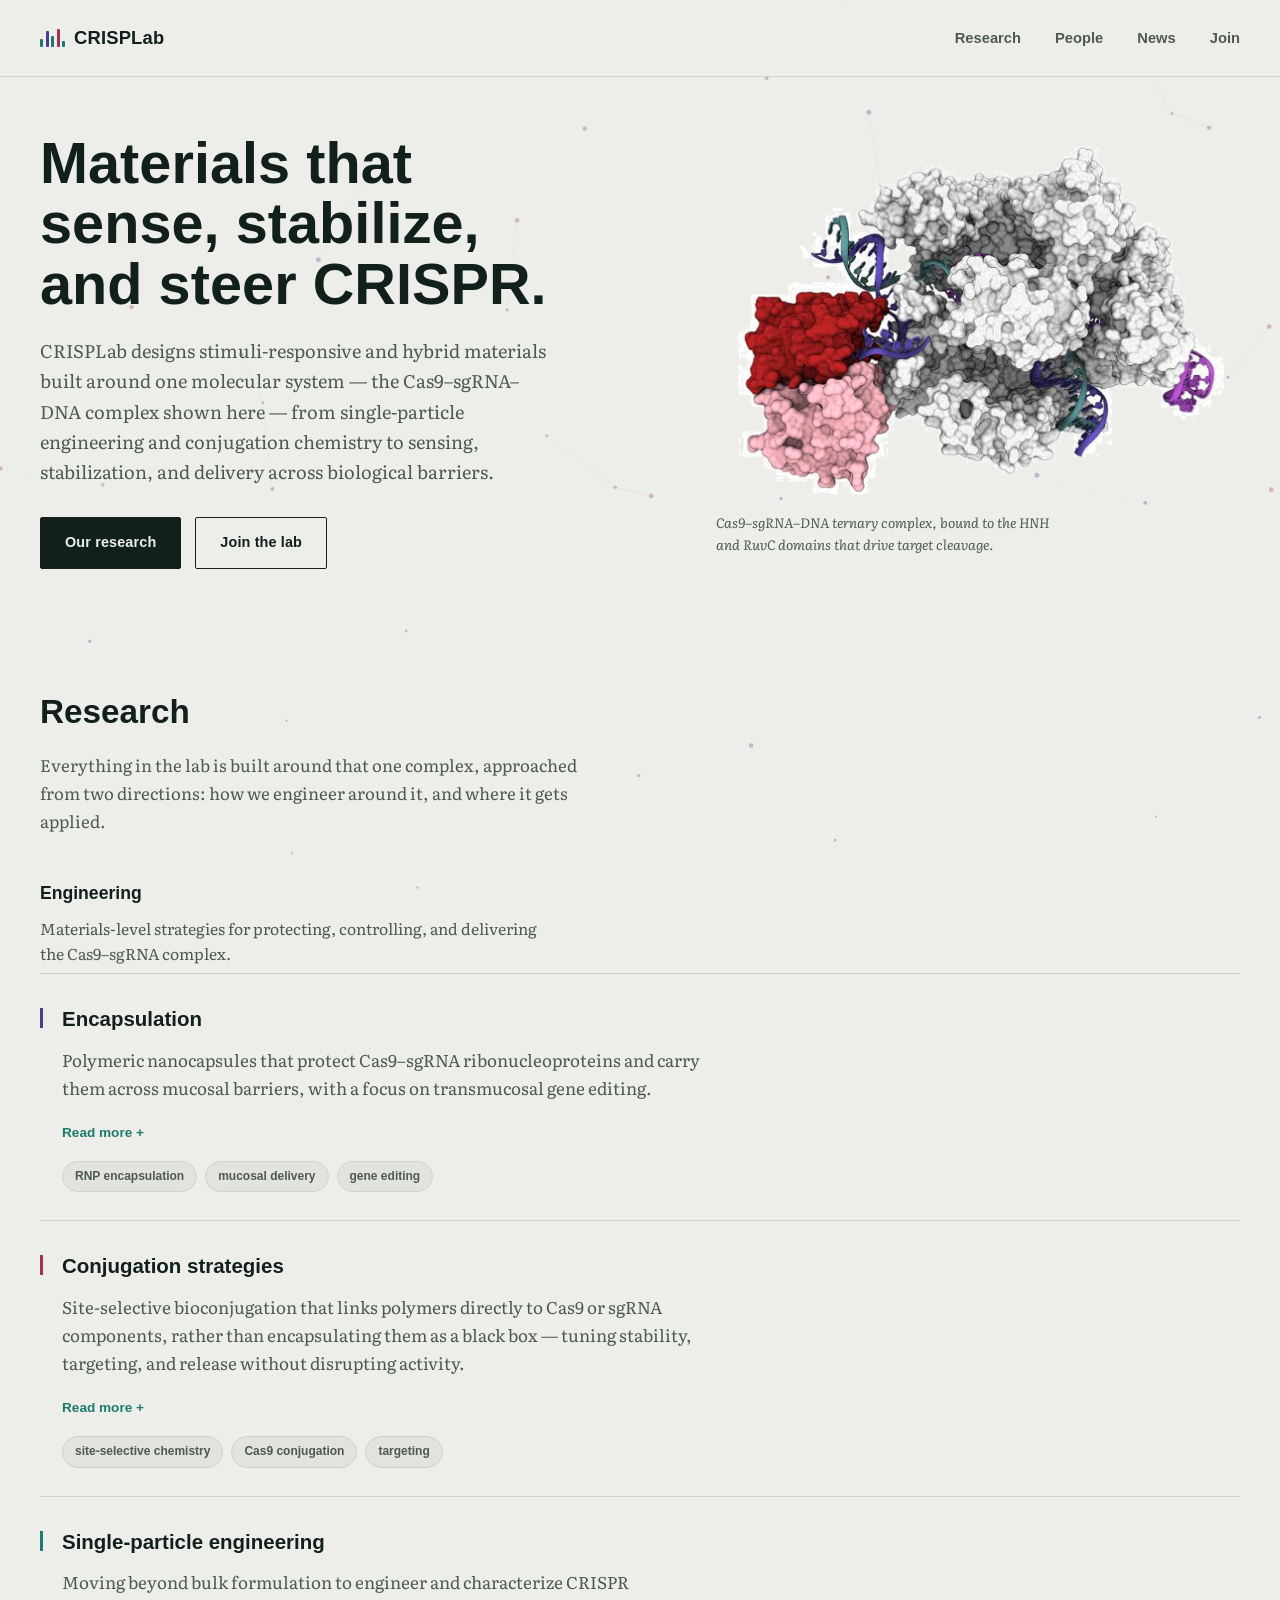
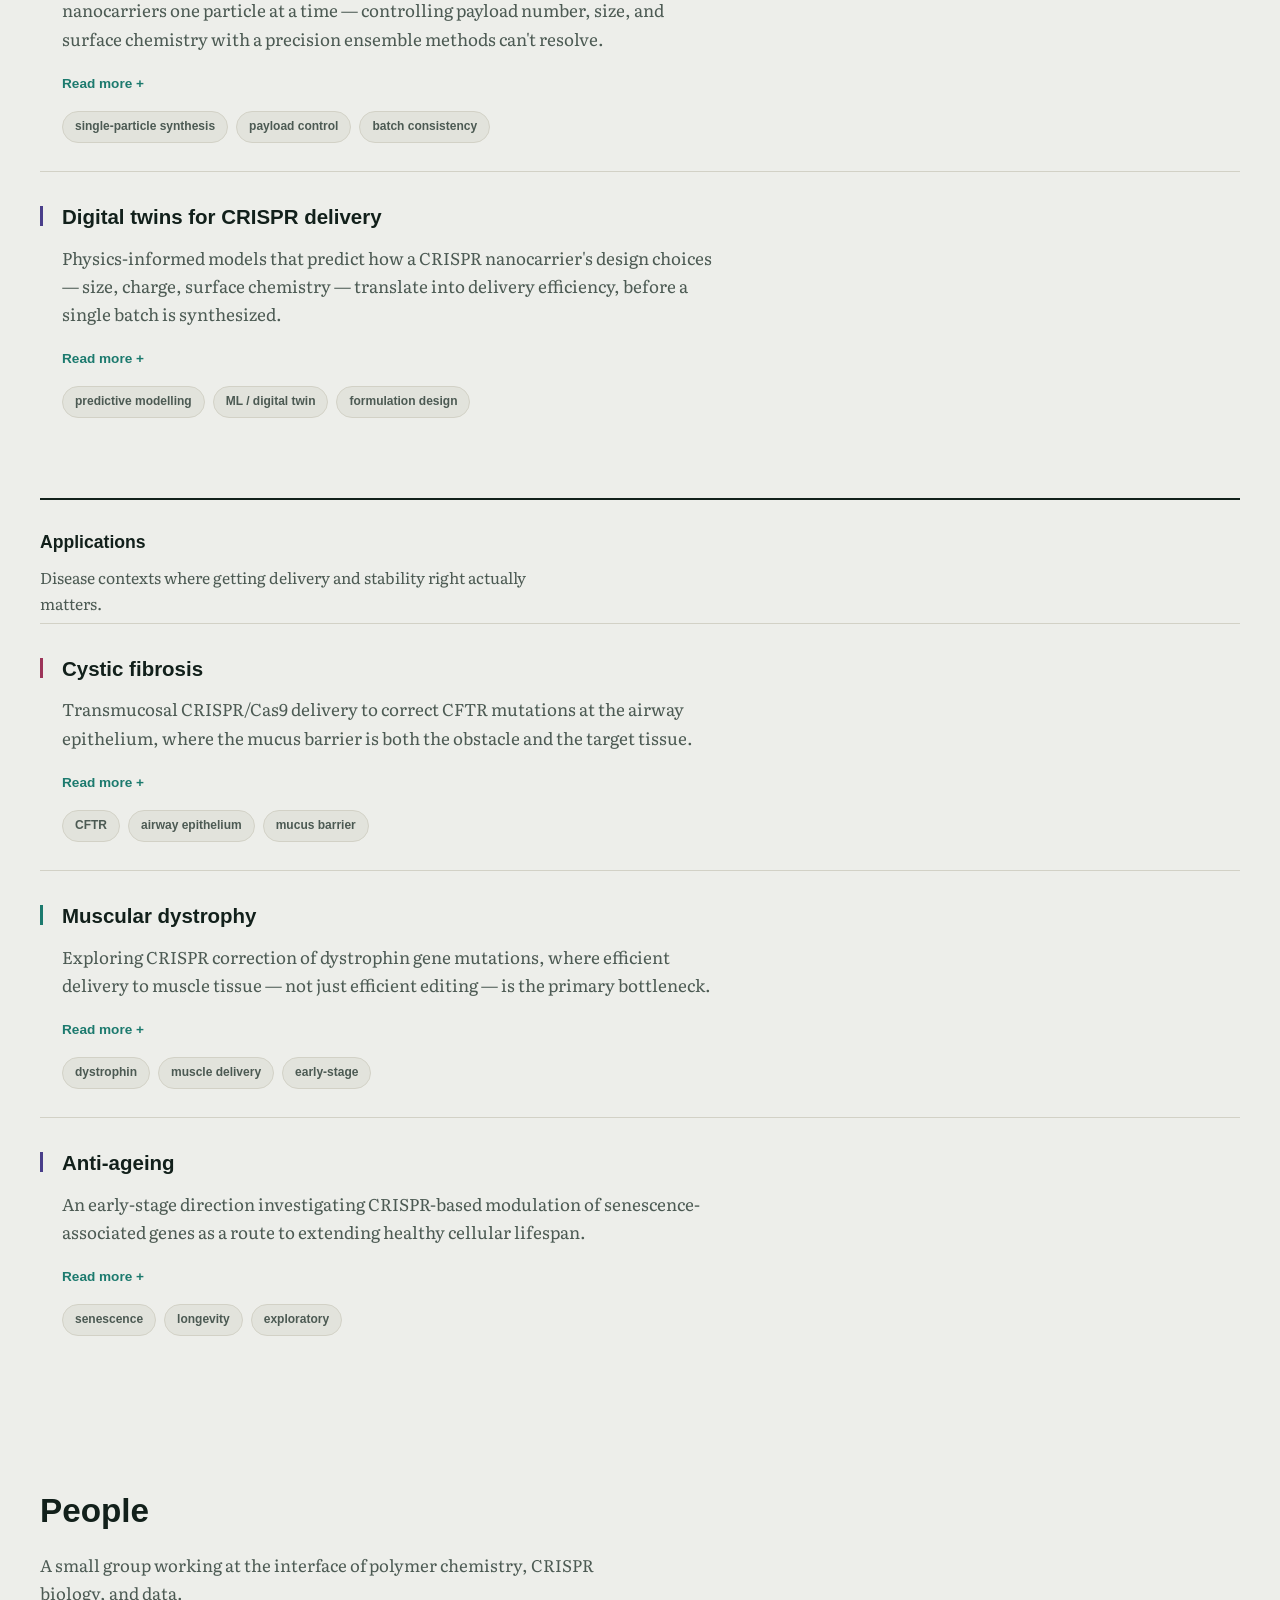
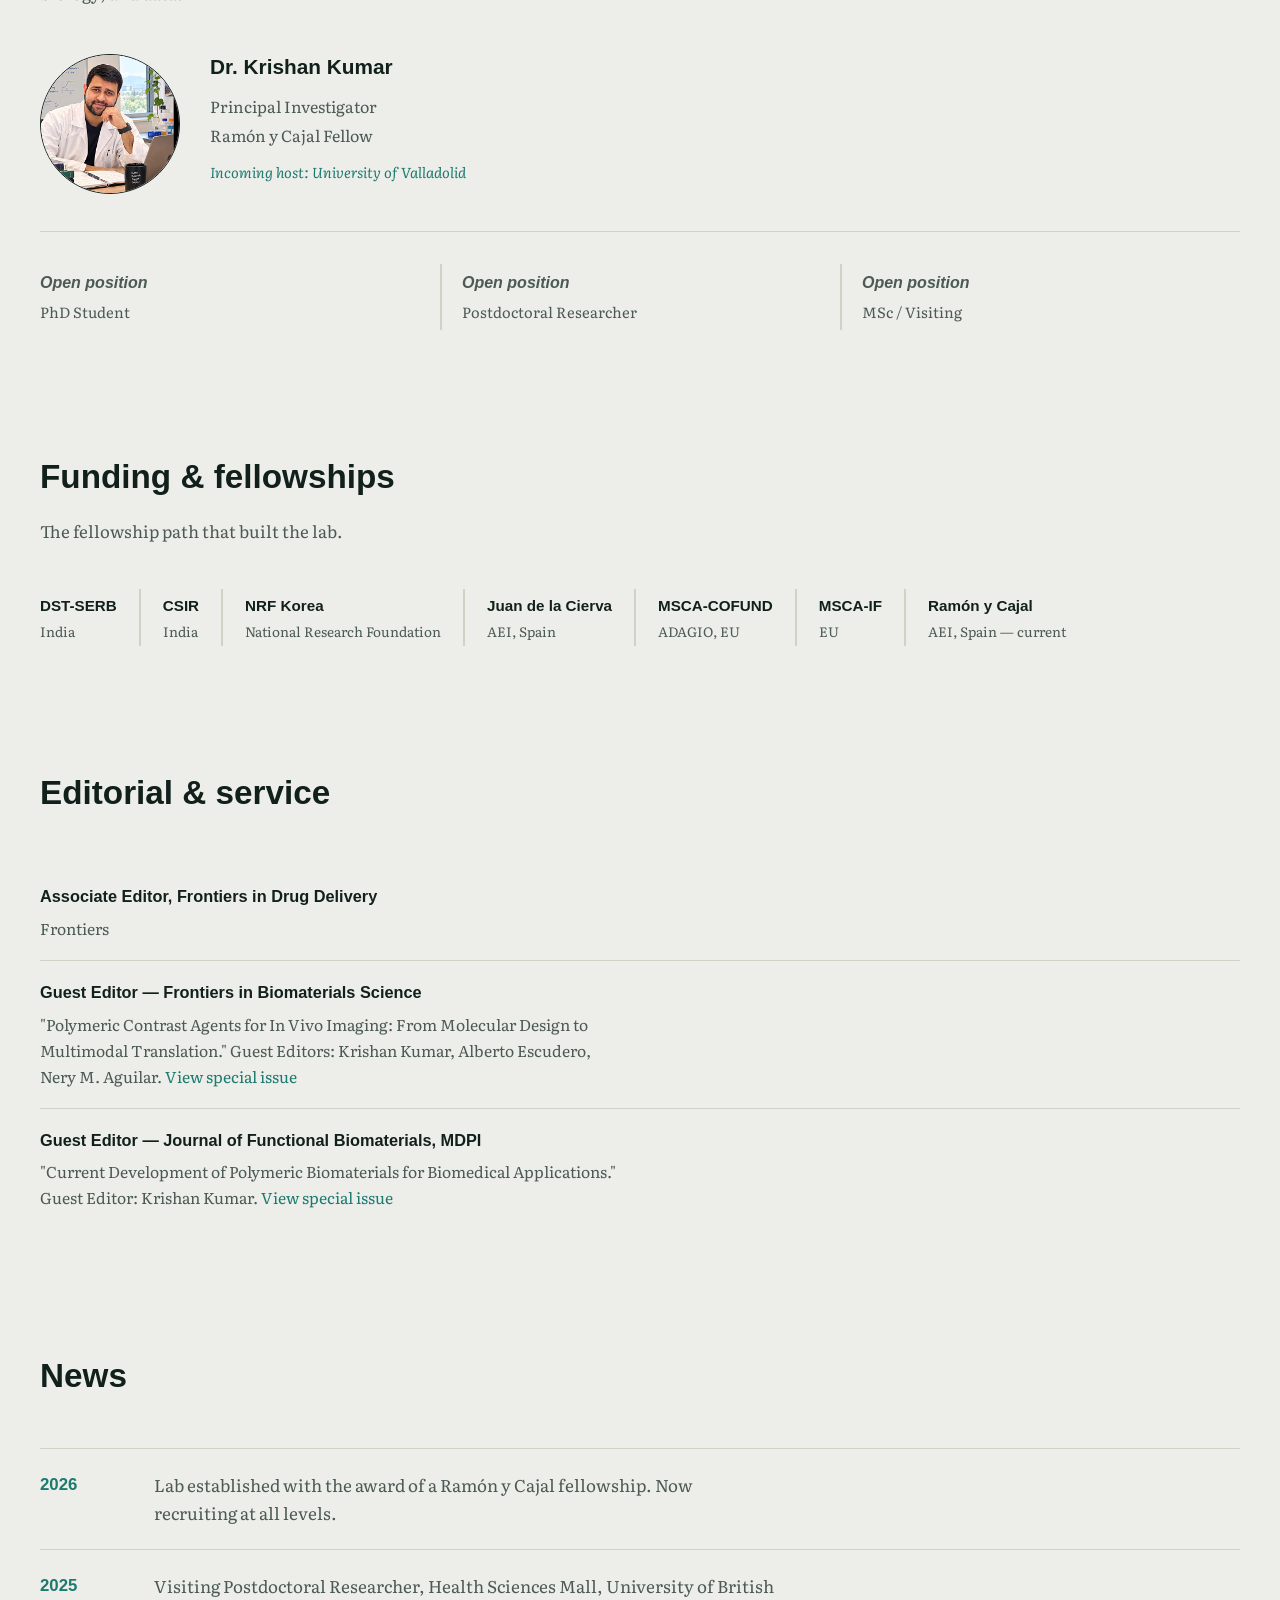
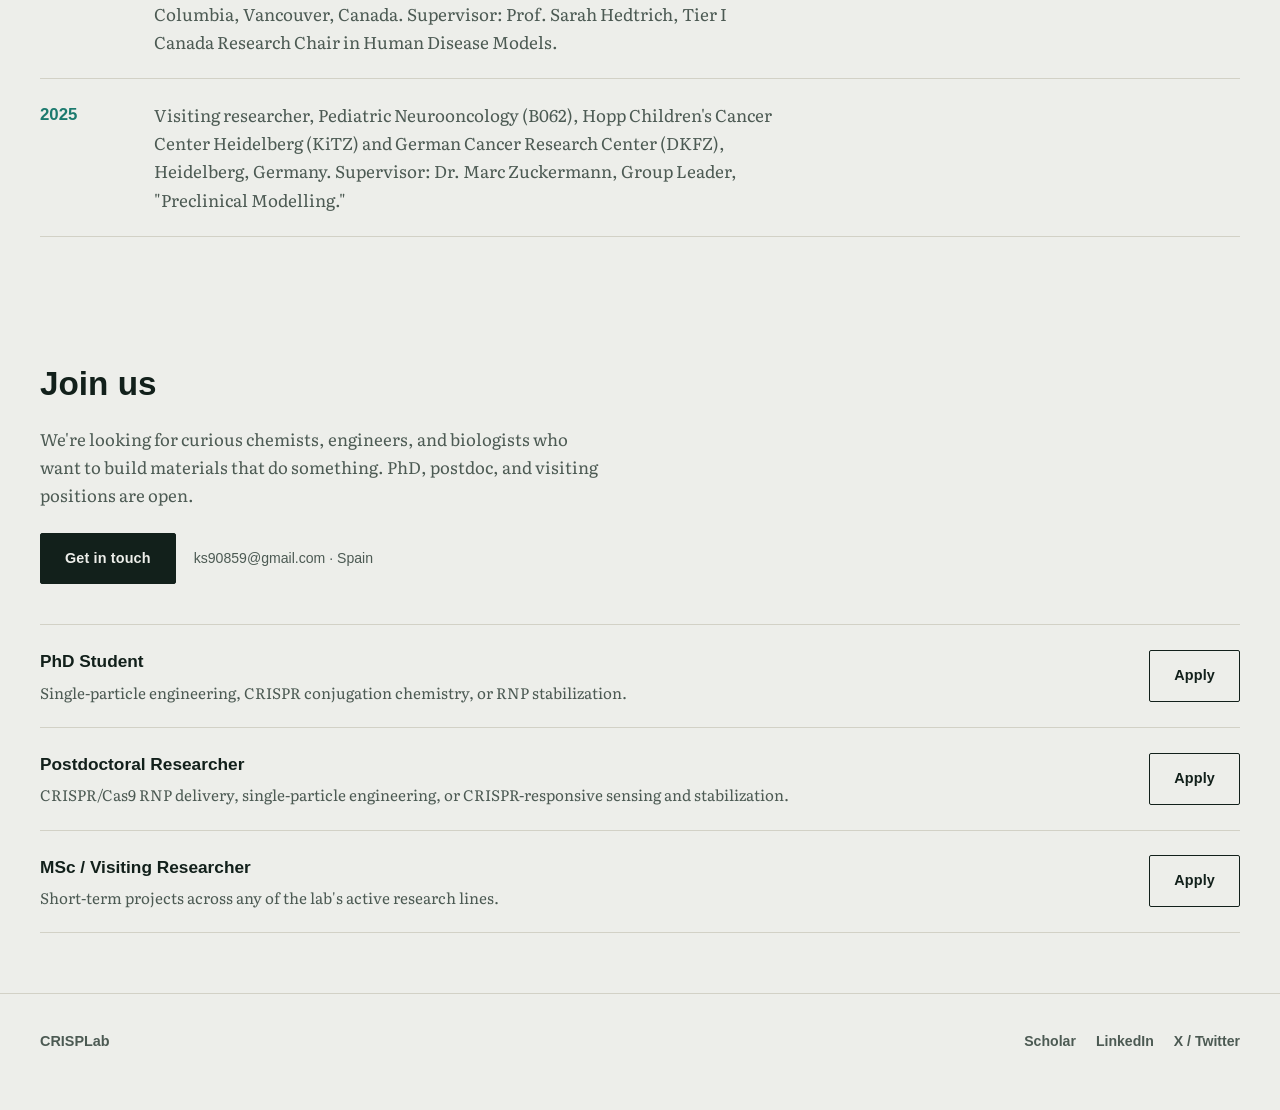
==== commit 07c79f0d: "Add files via upload" ====
--- a/index.html
+++ b/index.html
@@ -12,6 +12,76 @@
 </head>
 <body>
 
+<canvas id="bg-canvas" aria-hidden="true" style="position:fixed;inset:0;width:100%;height:100%;z-index:-1;pointer-events:none;"></canvas>
+<script>
+(function(){
+  var canvas = document.getElementById('bg-canvas');
+  var ctx = canvas.getContext('2d');
+  var reduceMotion = window.matchMedia('(prefers-reduced-motion: reduce)').matches;
+  var w, h, nodes = [];
+  var colors = ['#1C7A6E', '#493E8A', '#9C3459'];
+
+  function resize(){
+    w = canvas.width = window.innerWidth;
+    h = canvas.height = window.innerHeight;
+  }
+  function initNodes(){
+    var count = Math.min(70, Math.max(26, Math.floor((w * h) / 26000)));
+    nodes = [];
+    for (var i = 0; i < count; i++){
+      nodes.push({
+        x: Math.random() * w,
+        y: Math.random() * h,
+        vx: (Math.random() - 0.5) * 0.2,
+        vy: (Math.random() - 0.5) * 0.2,
+        r: Math.random() * 1.5 + 1,
+        c: colors[Math.floor(Math.random() * colors.length)]
+      });
+    }
+  }
+  function frame(){
+    ctx.clearRect(0, 0, w, h);
+    for (var i = 0; i < nodes.length; i++){
+      var n = nodes[i];
+      n.x += n.vx; n.y += n.vy;
+      if (n.x < 0 || n.x > w) n.vx *= -1;
+      if (n.y < 0 || n.y > h) n.vy *= -1;
+    }
+    for (var i = 0; i < nodes.length; i++){
+      for (var j = i + 1; j < nodes.length; j++){
+        var a = nodes[i], b = nodes[j];
+        var dx = a.x - b.x, dy = a.y - b.y;
+        var dist = Math.sqrt(dx * dx + dy * dy);
+        if (dist < 125){
+          ctx.strokeStyle = a.c;
+          ctx.globalAlpha = (1 - dist / 125) * 0.1;
+          ctx.lineWidth = 1;
+          ctx.beginPath();
+          ctx.moveTo(a.x, a.y);
+          ctx.lineTo(b.x, b.y);
+          ctx.stroke();
+        }
+      }
+    }
+    ctx.globalAlpha = 0.3;
+    for (var i = 0; i < nodes.length; i++){
+      var n = nodes[i];
+      ctx.fillStyle = n.c;
+      ctx.beginPath();
+      ctx.arc(n.x, n.y, n.r, 0, Math.PI * 2);
+      ctx.fill();
+    }
+    ctx.globalAlpha = 1;
+    if (!reduceMotion) requestAnimationFrame(frame);
+  }
+
+  window.addEventListener('resize', function(){ resize(); initNodes(); });
+  resize();
+  initNodes();
+  frame();
+})();
+</script>
+
 <style>
   .repeat-mark{display:inline-flex;align-items:flex-end;gap:2.5px;height:18px;margin-right:9px;vertical-align:-3px;}
   .repeat-mark span{display:block;width:3px;background:var(--teal);border-radius:1px;transform:scaleY(0);transform-origin:bottom;animation:bar-rise .5s cubic-bezier(.2,.8,.3,1) forwards;}
--- a/style.css
+++ b/style.css
@@ -24,7 +24,7 @@
 }
 img{max-width:100%;display:block;}
 a{color:inherit;}
-.wrap{max-width:1080px;margin:0 auto;padding:0 32px;}
+.wrap{max-width:1280px;margin:0 auto;padding:0 40px;}
 @media(max-width:640px){.wrap{padding:0 20px;}}
 :focus-visible{outline:2px solid var(--teal);outline-offset:3px;}
 
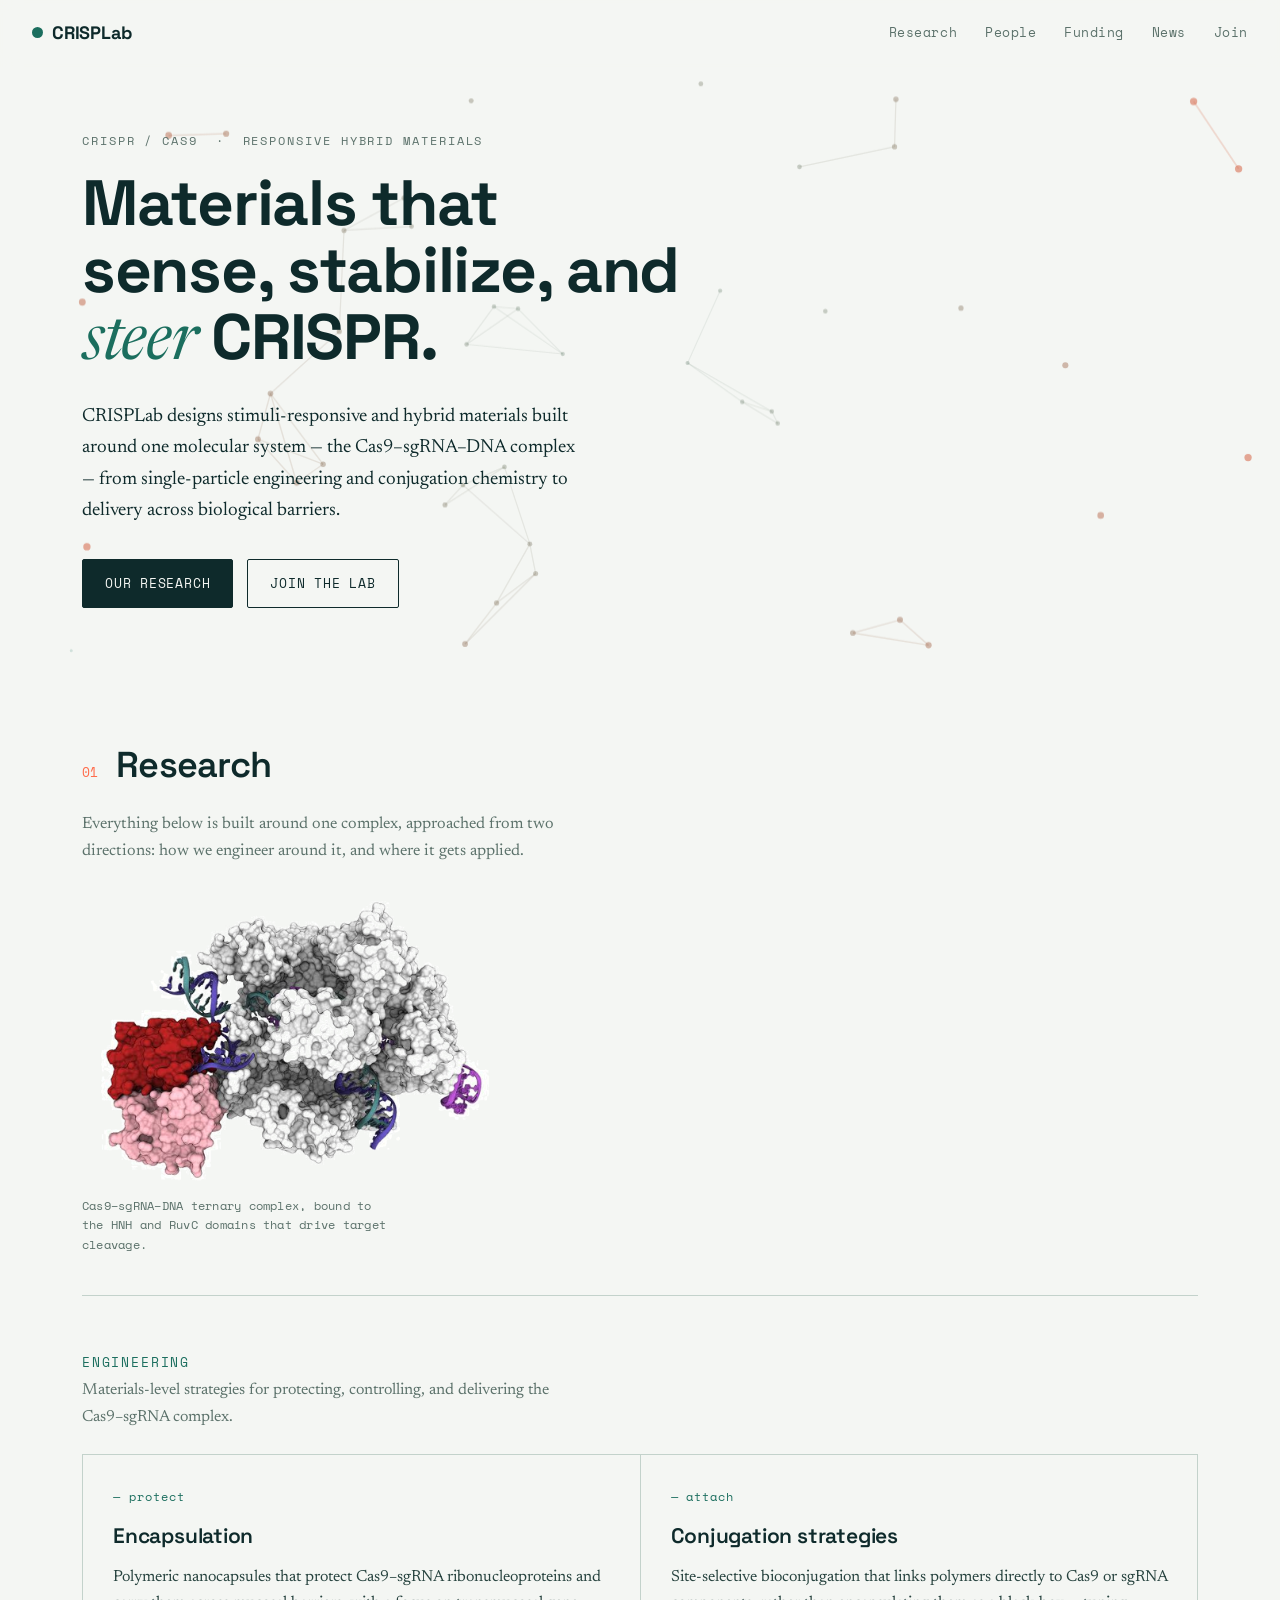
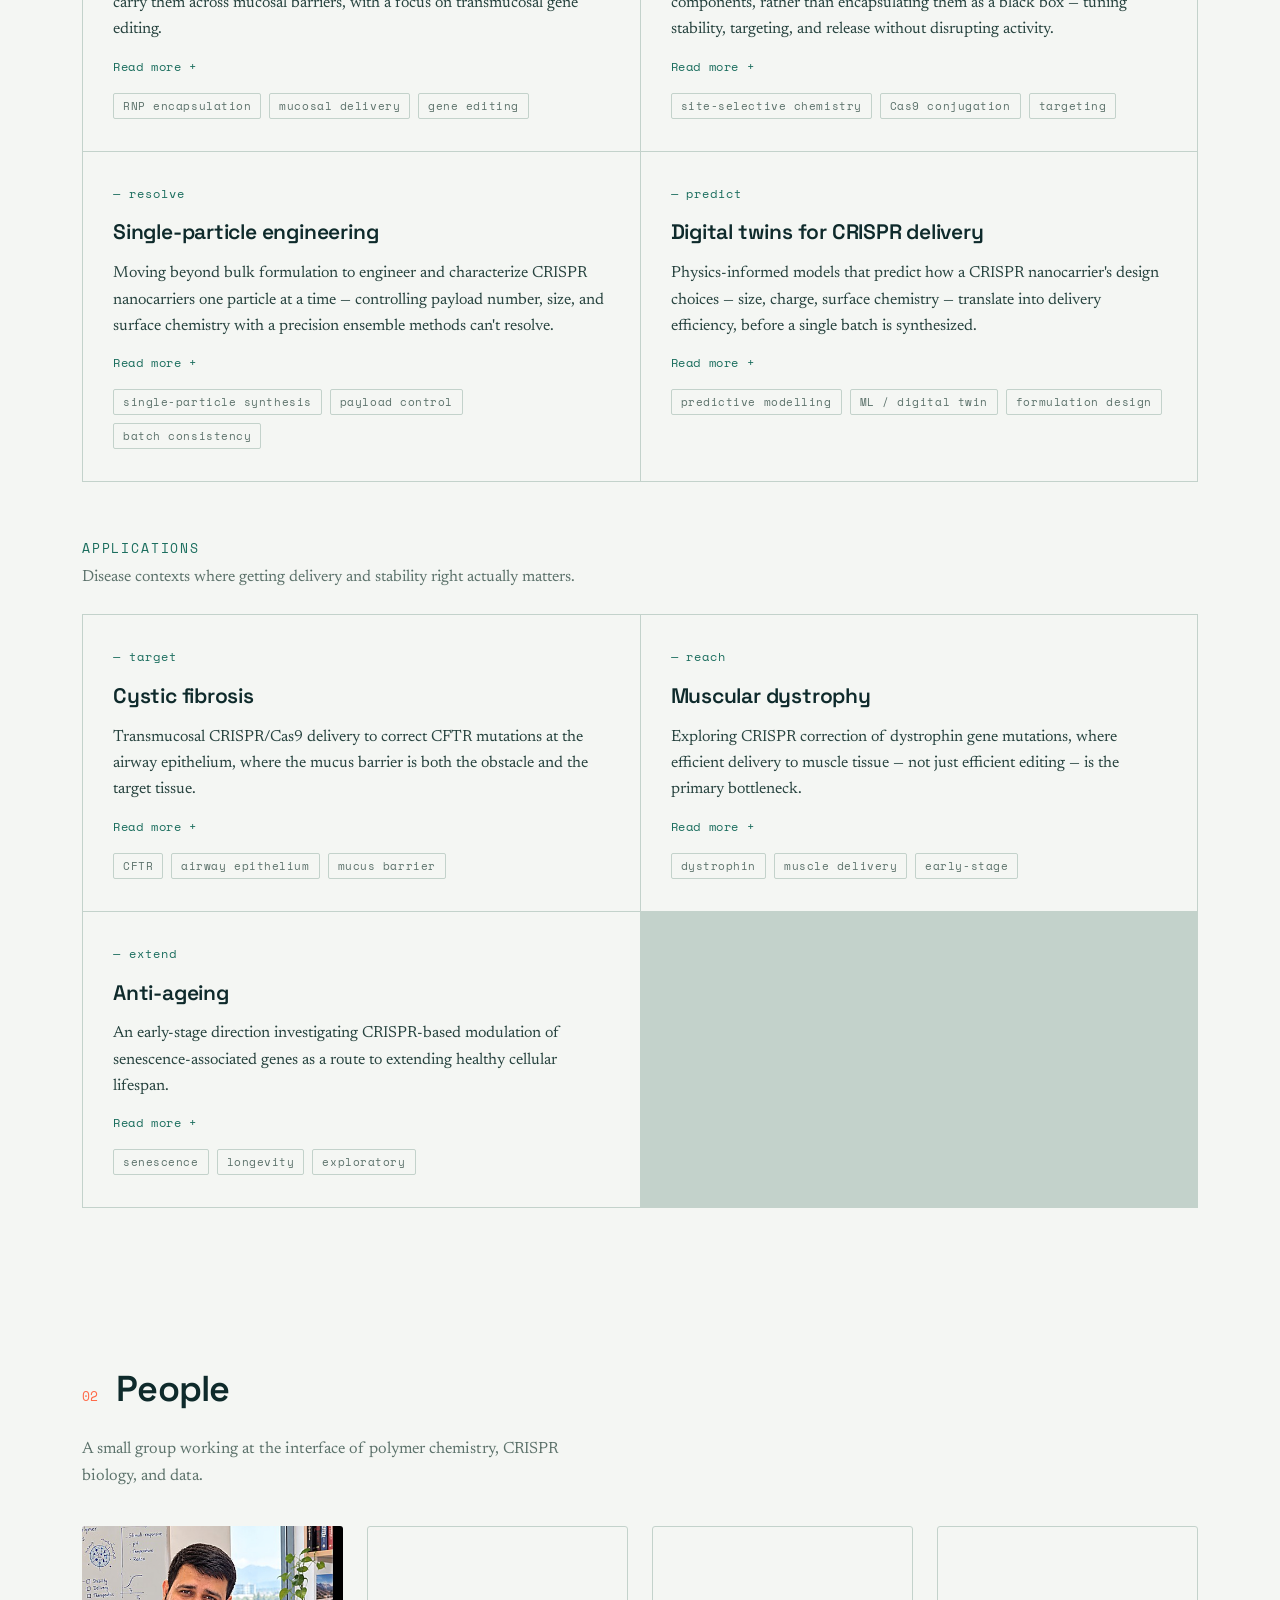
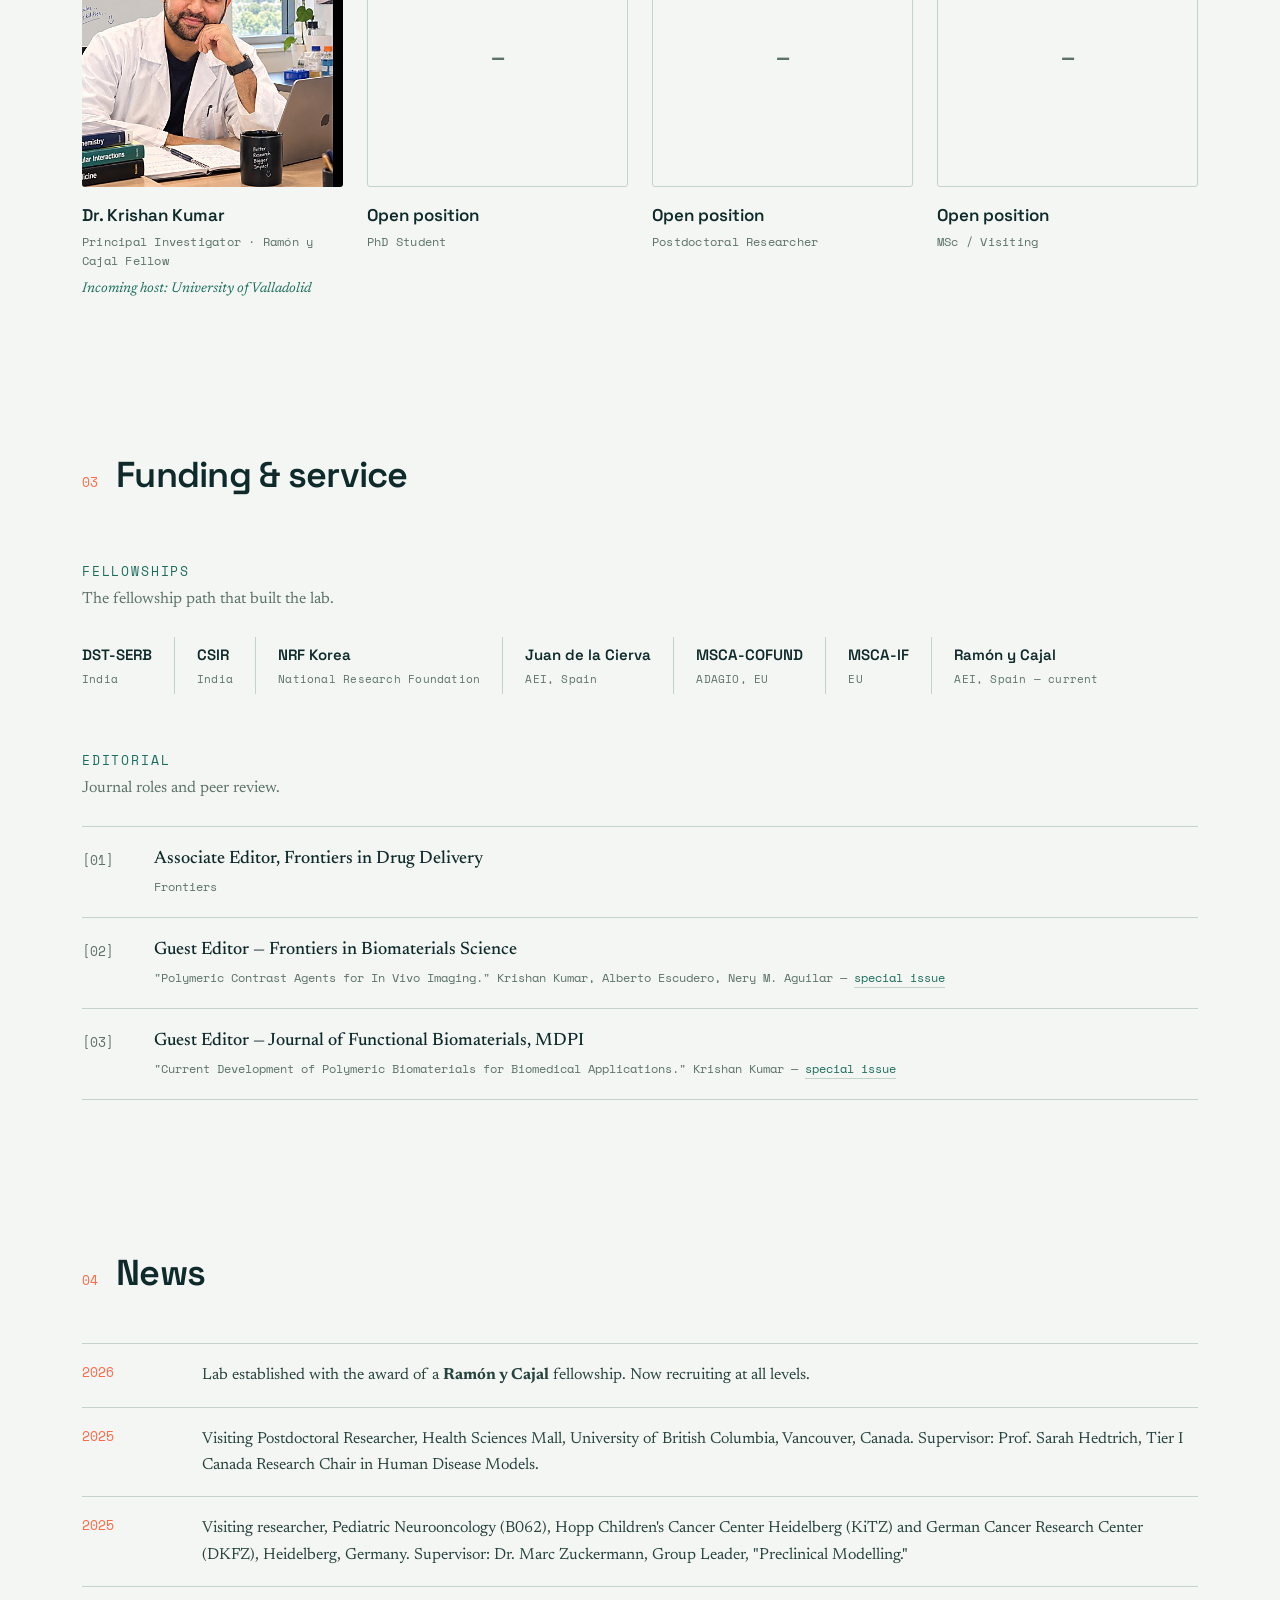
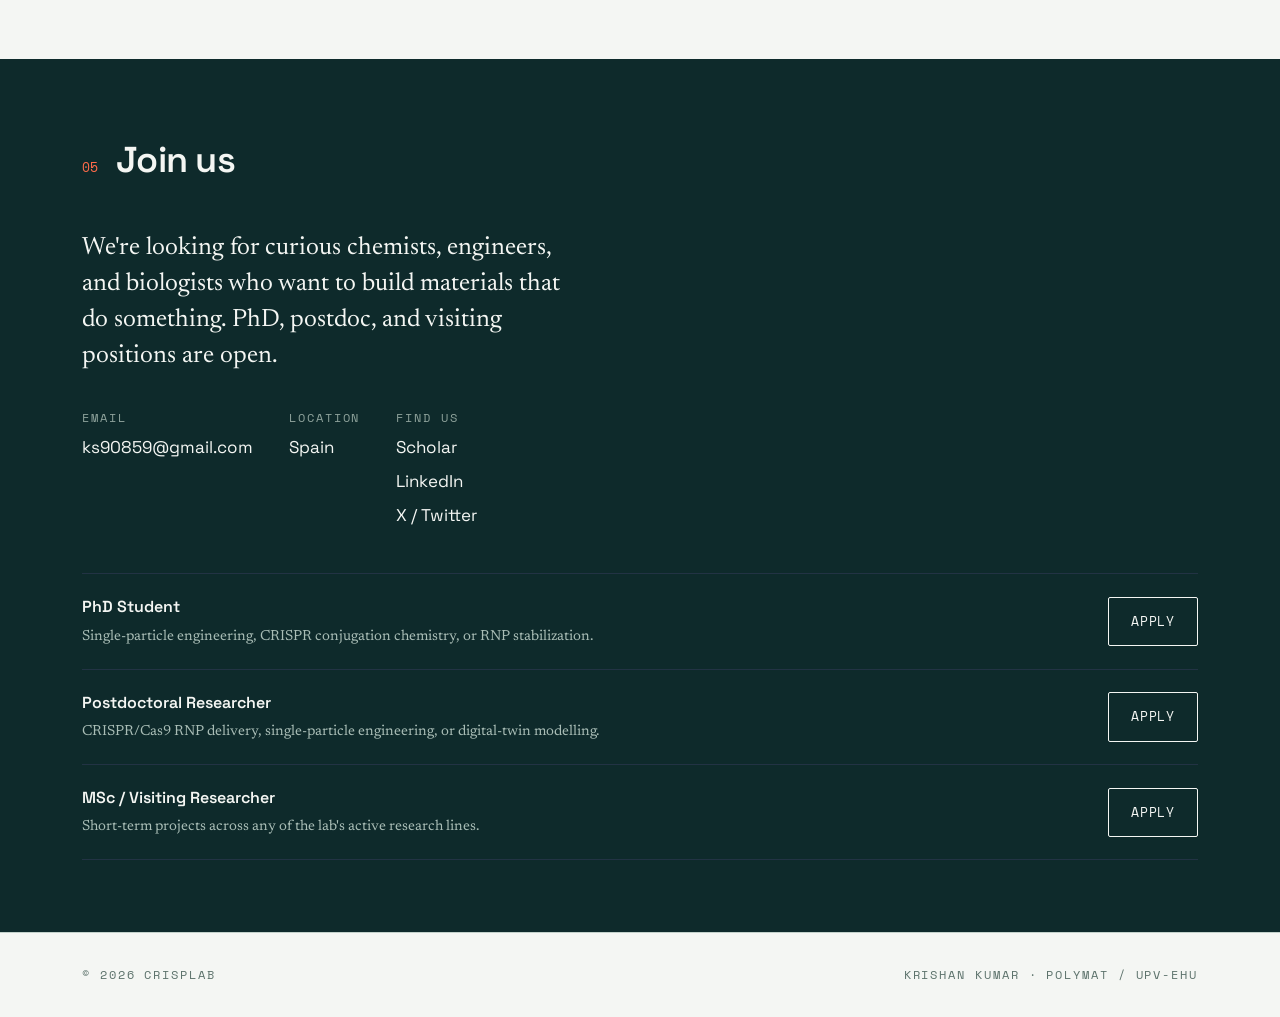
==== commit 8af0234b: "Add files via upload" ====
--- a/index.html
+++ b/index.html
@@ -7,408 +7,348 @@
 <meta name="description" content="CRISPLab: programming responsive CRISPR hybrid materials. Krishan Kumar's research group at POLYMAT / UPV-EHU.">
 <link rel="preconnect" href="https://fonts.googleapis.com">
 <link rel="preconnect" href="https://fonts.gstatic.com" crossorigin>
-<link href="https://fonts.googleapis.com/css2?family=Archivo+Expanded:wght@600;700;800&family=Literata:wght@400;500;600&display=swap" rel="stylesheet">
+<link href="https://fonts.googleapis.com/css2?family=Space+Grotesk:wght@400;500;600;700&family=Newsreader:ital,opsz,wght@0,6..72,400;0,6..72,500;1,6..72,400&family=Space+Mono:wght@400;700&display=swap" rel="stylesheet">
 <link rel="stylesheet" href="style.css">
 </head>
 <body>
 
-<canvas id="bg-canvas" aria-hidden="true" style="position:fixed;inset:0;width:100%;height:100%;z-index:-1;pointer-events:none;"></canvas>
+<nav id="nav">
+  <a class="brand" href="#top"><span class="dot"></span>CRISPLab</a>
+  <div class="navlinks">
+    <a href="#research">Research</a>
+    <a href="#people">People</a>
+    <a href="#career">Funding</a>
+    <a href="#news">News</a>
+    <a href="#join">Join</a>
+  </div>
+</nav>
+
+<header class="hero" id="top">
+  <canvas id="mesh"></canvas>
+  <div class="wrap">
+    <div class="hero-eyebrow label">CRISPR / Cas9 &nbsp;·&nbsp; Responsive hybrid materials</div>
+    <h1>Materials that sense, stabilize, and <em>steer</em> CRISPR.</h1>
+    <p class="lede">CRISPLab designs stimuli-responsive and hybrid materials built around one molecular system — the Cas9–sgRNA–DNA complex — from single-particle engineering and conjugation chemistry to delivery across biological barriers.</p>
+    <div class="hero-cta">
+      <a class="btn primary" href="#research">Our research</a>
+      <a class="btn ghost" href="#join">Join the lab</a>
+    </div>
+  </div>
+</header>
+
+<!-- RESEARCH -->
+<section id="research">
+  <div class="wrap">
+    <div class="sec-head reveal"><span class="idx">01</span><h2>Research</h2></div>
+    <p class="sec-sub reveal">Everything below is built around one complex, approached from two directions: how we engineer around it, and where it gets applied.</p>
+
+    <figure class="figure reveal">
+      <img src="cas9-structure.png" alt="Cas9–sgRNA–DNA ternary complex structure">
+      <figcaption>Cas9–sgRNA–DNA ternary complex, bound to the HNH and RuvC domains that drive target cleavage.</figcaption>
+    </figure>
+
+    <div class="group-label reveal">Engineering</div>
+    <p class="group-desc reveal">Materials-level strategies for protecting, controlling, and delivering the Cas9–sgRNA complex.</p>
+    <div class="research-grid">
+
+      <div class="rcard reveal">
+        <div class="rnum">— protect</div>
+        <h3>Encapsulation</h3>
+        <p>Polymeric nanocapsules that protect Cas9–sgRNA ribonucleoproteins and carry them across mucosal barriers, with a focus on transmucosal gene editing.</p>
+        <details class="r-more">
+          <summary><span class="more-label">Read more +</span><span class="less-label">Read less –</span></summary>
+          <p class="detail-p">Ribonucleoprotein complexes are fragile — activity drops off outside a narrow window of pH, ionic strength, and shear. Encapsulating a Cas9–sgRNA RNP in a polymeric nanocapsule means protecting that complex through formulation, storage, and transport across a mucosal barrier, then releasing it intact once inside the target cell.</p>
+        </details>
+        <div class="tags"><span class="tag">RNP encapsulation</span><span class="tag">mucosal delivery</span><span class="tag">gene editing</span></div>
+      </div>
+
+      <div class="rcard reveal">
+        <div class="rnum">— attach</div>
+        <h3>Conjugation strategies</h3>
+        <p>Site-selective bioconjugation that links polymers directly to Cas9 or sgRNA components, rather than encapsulating them as a black box — tuning stability, targeting, and release without disrupting activity.</p>
+        <details class="r-more">
+          <summary><span class="more-label">Read more +</span><span class="less-label">Read less –</span></summary>
+          <p class="detail-p">Encapsulation protects an RNP but treats it as a passenger. Direct, site-selective conjugation — attaching polymer chains or small functional handles to defined positions on Cas9 or the guide RNA — offers a complementary route to control circulation time, cellular targeting, and controlled release, provided the chemistry doesn't interfere with the protein's active site or the RNA's base pairing.</p>
+        </details>
+        <div class="tags"><span class="tag">site-selective chemistry</span><span class="tag">Cas9 conjugation</span><span class="tag">targeting</span></div>
+      </div>
+
+      <div class="rcard reveal">
+        <div class="rnum">— resolve</div>
+        <h3>Single-particle engineering</h3>
+        <p>Moving beyond bulk formulation to engineer and characterize CRISPR nanocarriers one particle at a time — controlling payload number, size, and surface chemistry with a precision ensemble methods can't resolve.</p>
+        <details class="r-more">
+          <summary><span class="more-label">Read more +</span><span class="less-label">Read less –</span></summary>
+          <p class="detail-p">Most nanoparticle formulations are reported as population averages, which hides real particle-to-particle heterogeneity in RNP loading, surface density, and release behavior. This line explores single-particle synthesis and characterization techniques to control and verify those properties directly.</p>
+        </details>
+        <div class="tags"><span class="tag">single-particle synthesis</span><span class="tag">payload control</span><span class="tag">batch consistency</span></div>
+      </div>
+
+      <div class="rcard reveal">
+        <div class="rnum">— predict</div>
+        <h3>Digital twins for CRISPR delivery</h3>
+        <p>Physics-informed models that predict how a CRISPR nanocarrier's design choices — size, charge, surface chemistry — translate into delivery efficiency, before a single batch is synthesized.</p>
+        <details class="r-more">
+          <summary><span class="more-label">Read more +</span><span class="less-label">Read less –</span></summary>
+          <p class="detail-p">Screening every combination of formulation parameters by trial and error is slow and expensive. This line builds predictive models trained on single-particle and bulk delivery data to shortcut that search, developed in parallel with Akshar Innovations, an AI-driven nanocarrier prediction venture.</p>
+        </details>
+        <div class="tags"><span class="tag">predictive modelling</span><span class="tag">ML / digital twin</span><span class="tag">formulation design</span></div>
+      </div>
+
+    </div>
+
+    <div class="group-label reveal">Applications</div>
+    <p class="group-desc reveal">Disease contexts where getting delivery and stability right actually matters.</p>
+    <div class="research-grid">
+
+      <div class="rcard reveal">
+        <div class="rnum">— target</div>
+        <h3>Cystic fibrosis</h3>
+        <p>Transmucosal CRISPR/Cas9 delivery to correct CFTR mutations at the airway epithelium, where the mucus barrier is both the obstacle and the target tissue.</p>
+        <details class="r-more">
+          <summary><span class="more-label">Read more +</span><span class="less-label">Read less –</span></summary>
+          <p class="detail-p">Cystic fibrosis results from mutations in the CFTR gene, and the airway epithelium is uniquely difficult to reach. This application area is the proving ground for the lab's mucosal RNP-delivery nanocapsules, developed in collaboration with Prof. Sarah Hedtrich's group at UBC.</p>
+        </details>
+        <div class="tags"><span class="tag">CFTR</span><span class="tag">airway epithelium</span><span class="tag">mucus barrier</span></div>
+      </div>
+
+      <div class="rcard reveal">
+        <div class="rnum">— reach</div>
+        <h3>Muscular dystrophy</h3>
+        <p>Exploring CRISPR correction of dystrophin gene mutations, where efficient delivery to muscle tissue — not just efficient editing — is the primary bottleneck.</p>
+        <details class="r-more">
+          <summary><span class="more-label">Read more +</span><span class="less-label">Read less –</span></summary>
+          <p class="detail-p">Duchenne and related muscular dystrophies arise from mutations in the dystrophin gene. Editing efficiency in a dish is rarely the hard part; getting an RNP complex into dense, vascularized muscle tissue at scale is. This is an early-stage direction.</p>
+        </details>
+        <div class="tags"><span class="tag">dystrophin</span><span class="tag">muscle delivery</span><span class="tag">early-stage</span></div>
+      </div>
+
+      <div class="rcard reveal">
+        <div class="rnum">— extend</div>
+        <h3>Anti-ageing</h3>
+        <p>An early-stage direction investigating CRISPR-based modulation of senescence-associated genes as a route to extending healthy cellular lifespan.</p>
+        <details class="r-more">
+          <summary><span class="more-label">Read more +</span><span class="less-label">Read less –</span></summary>
+          <p class="detail-p">Cellular senescence — where damaged cells stop dividing but don't die — is increasingly linked to age-related decline. This is a nascent, exploratory line, not an established program with results yet.</p>
+        </details>
+        <div class="tags"><span class="tag">senescence</span><span class="tag">longevity</span><span class="tag">exploratory</span></div>
+      </div>
+
+    </div>
+  </div>
+</section>
+
+<!-- PEOPLE -->
+<section id="people">
+  <div class="wrap">
+    <div class="sec-head reveal"><span class="idx">02</span><h2>People</h2></div>
+    <p class="sec-sub reveal">A small group working at the interface of polymer chemistry, CRISPR biology, and data.</p>
+    <div class="people-grid">
+      <div class="person reveal">
+        <div class="avatar lead"><img src="krishan.jpg" alt="Krishan Kumar" onerror="this.remove();this.parentElement.textContent='KK'"></div>
+        <h4>Dr. Krishan Kumar</h4>
+        <div class="role">Principal Investigator · Ramón y Cajal Fellow</div>
+        <div class="note">Incoming host: University of Valladolid</div>
+      </div>
+      <div class="person reveal">
+        <div class="avatar empty">—</div>
+        <h4>Open position</h4>
+        <div class="role">PhD Student</div>
+      </div>
+      <div class="person reveal">
+        <div class="avatar empty">—</div>
+        <h4>Open position</h4>
+        <div class="role">Postdoctoral Researcher</div>
+      </div>
+      <div class="person reveal">
+        <div class="avatar empty">—</div>
+        <h4>Open position</h4>
+        <div class="role">MSc / Visiting</div>
+      </div>
+    </div>
+  </div>
+</section>
+
+<!-- FUNDING & SERVICE -->
+<section id="career">
+  <div class="wrap">
+    <div class="sec-head reveal"><span class="idx">03</span><h2>Funding &amp; service</h2></div>
+
+    <div class="group-label reveal">Fellowships</div>
+    <p class="group-desc reveal">The fellowship path that built the lab.</p>
+    <div class="fund-list reveal">
+      <div class="fund-item"><div class="f-org">DST-SERB</div><div class="f-role">India</div></div>
+      <div class="fund-item"><div class="f-org">CSIR</div><div class="f-role">India</div></div>
+      <div class="fund-item"><div class="f-org">NRF Korea</div><div class="f-role">National Research Foundation</div></div>
+      <div class="fund-item"><div class="f-org">Juan de la Cierva</div><div class="f-role">AEI, Spain</div></div>
+      <div class="fund-item"><div class="f-org">MSCA-COFUND</div><div class="f-role">ADAGIO, EU</div></div>
+      <div class="fund-item"><div class="f-org">MSCA-IF</div><div class="f-role">EU</div></div>
+      <div class="fund-item"><div class="f-org">Ramón y Cajal</div><div class="f-role">AEI, Spain — current</div></div>
+    </div>
+
+    <div class="group-label reveal">Editorial</div>
+    <p class="group-desc reveal">Journal roles and peer review.</p>
+    <div class="reveal">
+      <div class="service">
+        <div class="pnum">[01]</div>
+        <div><h4>Associate Editor, Frontiers in Drug Delivery</h4><div class="meta">Frontiers</div></div>
+      </div>
+      <div class="service">
+        <div class="pnum">[02]</div>
+        <div>
+          <h4>Guest Editor — Frontiers in Biomaterials Science</h4>
+          <div class="meta">"Polymeric Contrast Agents for In Vivo Imaging." Krishan Kumar, Alberto Escudero, Nery M. Aguilar — <a href="https://www.frontiersin.org/research-topics/83383/polymeric-contrast-agents-for-invivo-imaging-from-molecular-design-to-multimodal-translation" target="_blank" rel="noopener">special issue</a></div>
+        </div>
+      </div>
+      <div class="service">
+        <div class="pnum">[03]</div>
+        <div>
+          <h4>Guest Editor — Journal of Functional Biomaterials, MDPI</h4>
+          <div class="meta">"Current Development of Polymeric Biomaterials for Biomedical Applications." Krishan Kumar — <a href="https://www.mdpi.com/journal/jfb/special_issues/MH922484J2" target="_blank" rel="noopener">special issue</a></div>
+        </div>
+      </div>
+    </div>
+  </div>
+</section>
+
+<!-- NEWS -->
+<section id="news">
+  <div class="wrap">
+    <div class="sec-head reveal"><span class="idx">04</span><h2>News</h2></div>
+    <div class="reveal">
+      <div class="news-item"><div class="date">2026</div><p>Lab established with the award of a <b>Ramón y Cajal</b> fellowship. Now recruiting at all levels.</p></div>
+      <div class="news-item"><div class="date">2025</div><p>Visiting Postdoctoral Researcher, Health Sciences Mall, University of British Columbia, Vancouver, Canada. Supervisor: Prof. Sarah Hedtrich, Tier I Canada Research Chair in Human Disease Models.</p></div>
+      <div class="news-item"><div class="date">2025</div><p>Visiting researcher, Pediatric Neurooncology (B062), Hopp Children's Cancer Center Heidelberg (KiTZ) and German Cancer Research Center (DKFZ), Heidelberg, Germany. Supervisor: Dr. Marc Zuckermann, Group Leader, "Preclinical Modelling."</p></div>
+    </div>
+  </div>
+</section>
+
+<!-- JOIN -->
+<section id="join" class="join">
+  <div class="wrap">
+    <div class="sec-head reveal"><span class="idx">05</span><h2>Join us</h2></div>
+    <p class="big reveal">We're looking for curious chemists, engineers, and biologists who want to build materials that do something. PhD, postdoc, and visiting positions are open.</p>
+    <div class="contact reveal">
+      <div class="blk"><div class="label">Email</div><a href="mailto:ks90859@gmail.com">ks90859@gmail.com</a></div>
+      <div class="blk"><div class="label">Location</div><span>Spain</span></div>
+      <div class="blk"><div class="label">Find us</div>
+        <a href="https://scholar.google.co.in/citations?hl=en&amp;user=G0ysXxgAAAAJ&amp;view_op=list_works&amp;sortby=pubdate" target="_blank" rel="noopener">Scholar</a>
+        <a href="https://www.linkedin.com/in/-krishan-kumar/" target="_blank" rel="noopener">LinkedIn</a>
+        <a href="https://x.com/krishansheora14" target="_blank" rel="noopener">X / Twitter</a>
+      </div>
+    </div>
+    <div class="positions-list reveal">
+      <div class="position-item"><div><h3>PhD Student</h3><p>Single-particle engineering, CRISPR conjugation chemistry, or RNP stabilization.</p></div><a class="btn" href="mailto:ks90859@gmail.com">Apply</a></div>
+      <div class="position-item"><div><h3>Postdoctoral Researcher</h3><p>CRISPR/Cas9 RNP delivery, single-particle engineering, or digital-twin modelling.</p></div><a class="btn" href="mailto:ks90859@gmail.com">Apply</a></div>
+      <div class="position-item"><div><h3>MSc / Visiting Researcher</h3><p>Short-term projects across any of the lab's active research lines.</p></div><a class="btn" href="mailto:ks90859@gmail.com">Apply</a></div>
+    </div>
+  </div>
+</section>
+
+<footer>
+  <div class="wrap">
+    <span class="label">© <span id="yr"></span> CRISPLab</span>
+    <span class="label">Krishan Kumar · POLYMAT / UPV-EHU</span>
+  </div>
+</footer>
+
 <script>
+document.getElementById('yr').textContent = new Date().getFullYear();
+
+const nav = document.getElementById('nav');
+addEventListener('scroll', () => nav.classList.toggle('scrolled', scrollY > 20));
+
+const io = new IntersectionObserver((es) => es.forEach(e => {
+  if (e.isIntersecting){ e.target.classList.add('in'); io.unobserve(e.target); }
+}), { threshold: .12 });
+document.querySelectorAll('.reveal').forEach(el => io.observe(el));
+
+/* Breathing polymer network: crosslinked nodes that ripple
+   emerald -> coral on a stimulus, then relax back. Scoped to
+   the hero canvas only. */
 (function(){
-  var canvas = document.getElementById('bg-canvas');
-  var ctx = canvas.getContext('2d');
-  var reduceMotion = window.matchMedia('(prefers-reduced-motion: reduce)').matches;
-  var w, h, nodes = [];
-  var colors = ['#1C7A6E', '#493E8A', '#9C3459'];
-
-  function resize(){
-    w = canvas.width = window.innerWidth;
-    h = canvas.height = window.innerHeight;
-  }
-  function initNodes(){
-    var count = Math.min(70, Math.max(26, Math.floor((w * h) / 26000)));
-    nodes = [];
-    for (var i = 0; i < count; i++){
-      nodes.push({
-        x: Math.random() * w,
-        y: Math.random() * h,
-        vx: (Math.random() - 0.5) * 0.2,
-        vy: (Math.random() - 0.5) * 0.2,
-        r: Math.random() * 1.5 + 1,
-        c: colors[Math.floor(Math.random() * colors.length)]
-      });
+  const reduce = matchMedia('(prefers-reduced-motion: reduce)').matches;
+  const cv = document.getElementById('mesh'), ctx = cv.getContext('2d');
+  let W,H,dpr,nodes=[],links=[];
+  const SWELL=[27,110,94], TRIG=[255,107,74];
+
+  function size(){
+    dpr=Math.min(devicePixelRatio||1,2);
+    W=cv.clientWidth;H=cv.clientHeight;
+    cv.width=W*dpr;cv.height=H*dpr;ctx.setTransform(dpr,0,0,dpr,0,0);
+    build();
+  }
+  function build(){
+    const target=Math.round((W*H)/17000);
+    const n=Math.max(24,Math.min(100,target));
+    nodes=[];
+    for(let i=0;i<n;i++){
+      nodes.push({x:Math.random()*W,y:Math.random()*H,ph:Math.random()*Math.PI*2,charge:0});
     }
-  }
+    links=[];
+    const R=Math.min(W,H)*0.18;
+    for(let i=0;i<nodes.length;i++)
+      for(let j=i+1;j<nodes.length;j++){
+        const dx=nodes[i].x-nodes[j].x, dy=nodes[i].y-nodes[j].y;
+        if(dx*dx+dy*dy < R*R) links.push([i,j]);
+      }
+  }
+  function mix(a,b,t){return [a[0]+(b[0]-a[0])*t,a[1]+(b[1]-a[1])*t,a[2]+(b[2]-a[2])*t];}
+  function rgb(c,al){return `rgba(${c[0]|0},${c[1]|0},${c[2]|0},${al})`;}
+
+  function stimulus(px,py){
+    nodes.forEach(nd=>{ nd._td = Math.hypot(nd.x-px,nd.y-py); });
+    nodes.forEach(nd=>{ setTimeout(()=>{ nd.charge=Math.min(1,nd.charge+0.9); }, nd._td*1.6); });
+  }
+
   function frame(){
-    ctx.clearRect(0, 0, w, h);
-    for (var i = 0; i < nodes.length; i++){
-      var n = nodes[i];
-      n.x += n.vx; n.y += n.vy;
-      if (n.x < 0 || n.x > w) n.vx *= -1;
-      if (n.y < 0 || n.y > h) n.vy *= -1;
+    ctx.clearRect(0,0,W,H);
+    nodes.forEach(nd=>{
+      nd.ph+=0.012;
+      const amp=5+nd.charge*9;
+      nd.dx=Math.cos(nd.ph)*amp;
+      nd.dy=Math.sin(nd.ph*1.1)*amp;
+      nd.charge*=0.972;
+    });
+    links.forEach(([i,j])=>{
+      const a=nodes[i],b=nodes[j];
+      const ax=a.x+a.dx,ay=a.y+a.dy,bx=b.x+b.dx,by=b.y+b.dy;
+      const ch=(a.charge+b.charge)/2;
+      ctx.strokeStyle=rgb(mix(SWELL,TRIG,ch), 0.05+ch*0.2);
+      ctx.lineWidth=0.8+ch*1.1;
+      ctx.beginPath();ctx.moveTo(ax,ay);ctx.lineTo(bx,by);ctx.stroke();
+    });
+    nodes.forEach(nd=>{
+      const r=1.5+nd.charge*2.6;
+      ctx.fillStyle=rgb(mix(SWELL,TRIG,nd.charge), 0.16+nd.charge*0.5);
+      ctx.beginPath();ctx.arc(nd.x+nd.dx,nd.y+nd.dy,r,0,7);ctx.fill();
+    });
+    requestAnimationFrame(frame);
+  }
+
+  function start(){
+    size();
+    if(reduce){
+      links.forEach(([i,j])=>{const a=nodes[i],b=nodes[j];
+        ctx.strokeStyle=rgb(SWELL,0.08);ctx.lineWidth=0.8;
+        ctx.beginPath();ctx.moveTo(a.x,a.y);ctx.lineTo(b.x,b.y);ctx.stroke();});
+      nodes.forEach(nd=>{ctx.fillStyle=rgb(SWELL,0.22);
+        ctx.beginPath();ctx.arc(nd.x,nd.y,1.6,0,7);ctx.fill();});
+      return;
     }
-    for (var i = 0; i < nodes.length; i++){
-      for (var j = i + 1; j < nodes.length; j++){
-        var a = nodes[i], b = nodes[j];
-        var dx = a.x - b.x, dy = a.y - b.y;
-        var dist = Math.sqrt(dx * dx + dy * dy);
-        if (dist < 125){
-          ctx.strokeStyle = a.c;
-          ctx.globalAlpha = (1 - dist / 125) * 0.1;
-          ctx.lineWidth = 1;
-          ctx.beginPath();
-          ctx.moveTo(a.x, a.y);
-          ctx.lineTo(b.x, b.y);
-          ctx.stroke();
-        }
-      }
-    }
-    ctx.globalAlpha = 0.3;
-    for (var i = 0; i < nodes.length; i++){
-      var n = nodes[i];
-      ctx.fillStyle = n.c;
-      ctx.beginPath();
-      ctx.arc(n.x, n.y, n.r, 0, Math.PI * 2);
-      ctx.fill();
-    }
-    ctx.globalAlpha = 1;
-    if (!reduceMotion) requestAnimationFrame(frame);
-  }
-
-  window.addEventListener('resize', function(){ resize(); initNodes(); });
-  resize();
-  initNodes();
-  frame();
+    frame();
+    setInterval(()=>stimulus(Math.random()*W, Math.random()*H*0.6), 5200);
+    setTimeout(()=>stimulus(W*0.5,H*0.4), 1200);
+    let last=0;
+    cv.parentElement.addEventListener('pointermove',e=>{
+      const now=performance.now(); if(now-last<700)return; last=now;
+      const r=cv.getBoundingClientRect();
+      stimulus(e.clientX-r.left, e.clientY-r.top);
+    });
+  }
+  addEventListener('resize',()=>{clearTimeout(window._rz);window._rz=setTimeout(size,200);});
+  start();
 })();
 </script>
-
-<style>
-  .repeat-mark{display:inline-flex;align-items:flex-end;gap:2.5px;height:18px;margin-right:9px;vertical-align:-3px;}
-  .repeat-mark span{display:block;width:3px;background:var(--teal);border-radius:1px;transform:scaleY(0);transform-origin:bottom;animation:bar-rise .5s cubic-bezier(.2,.8,.3,1) forwards;}
-  .repeat-mark span:nth-child(1){height:8px;animation-delay:.05s;}
-  .repeat-mark span:nth-child(2){height:16px;animation-delay:.15s;background:var(--indigo);}
-  .repeat-mark span:nth-child(3){height:11px;animation-delay:.25s;}
-  .repeat-mark span:nth-child(4){height:18px;animation-delay:.35s;background:var(--rose);}
-  .repeat-mark span:nth-child(5){height:6px;animation-delay:.45s;}
-  @keyframes bar-rise{to{transform:scaleY(1);}}
-  @media (prefers-reduced-motion: reduce){
-    .repeat-mark span{animation:none;transform:scaleY(1);}
-  }
-</style>
-
-<header>
-  <div class="wrap nav-inner">
-    <a class="brand" href="#top"><span class="repeat-mark" aria-hidden="true"><span></span><span></span><span></span><span></span><span></span></span>CRISPLab</a>
-    <nav>
-      <ul>
-        <li><a href="#research">Research</a></li>
-        <li><a href="#people">People</a></li>
-        <li><a href="#news">News</a></li>
-        <li><a href="#join">Join</a></li>
-      </ul>
-    </nav>
-  </div>
-</header>
-
-<main id="top">
-
-  <!-- HERO -->
-  <section class="hero">
-    <div class="wrap hero-grid">
-      <div class="hero-text">
-        <h1>Materials that sense, stabilize, and steer CRISPR.</h1>
-        <p class="lede">CRISPLab designs stimuli-responsive and hybrid materials built around one molecular system — the Cas9–sgRNA–DNA complex shown here — from single-particle engineering and conjugation chemistry to sensing, stabilization, and delivery across biological barriers.</p>
-        <div class="cta-row">
-          <a class="btn solid" href="#research">Our research</a>
-          <a class="btn ghost" href="#join">Join the lab</a>
-        </div>
-      </div>
-      <div class="hero-figure">
-        <div class="specimen-plate">
-          <img src="cas9-structure.png" alt="Cas9–sgRNA–DNA ternary complex structure">
-        </div>
-        <p class="crispr-caption">Cas9–sgRNA–DNA ternary complex, bound to the HNH and RuvC domains that drive target cleavage.</p>
-      </div>
-    </div>
-  </section>
-
-  <!-- RESEARCH -->
-  <section id="research">
-    <div class="wrap">
-      <div class="section-head">
-        <h2>Research</h2>
-        <p>Everything in the lab is built around that one complex, approached from two directions: how we engineer around it, and where it gets applied.</p>
-      </div>
-
-      <p class="research-subhead">Engineering<span class="sub-desc">Materials-level strategies for protecting, controlling, and delivering the Cas9–sgRNA complex.</span></p>
-
-      <div class="research-row" id="encapsulation">
-        <div class="r-text">
-          <h3>Encapsulation</h3>
-          <p>Polymeric nanocapsules that protect Cas9–sgRNA ribonucleoproteins and carry them across mucosal barriers, with a focus on transmucosal gene editing.</p>
-          <details class="r-more">
-            <summary><span class="more-label">Read more +</span><span class="less-label">Read less –</span></summary>
-            <p class="detail-p">Ribonucleoprotein complexes are fragile — activity drops off outside a narrow window of pH, ionic strength, and shear. Encapsulating a Cas9–sgRNA RNP in a polymeric nanocapsule means protecting that complex through formulation, storage, and transport across a mucosal barrier, then releasing it intact once inside the target cell.</p>
-          </details>
-          <div class="tags">
-            <span class="tag">RNP encapsulation</span>
-            <span class="tag">mucosal delivery</span>
-            <span class="tag">gene editing</span>
-          </div>
-        </div>
-      </div>
-
-      <div class="research-row" id="conjugation">
-        <div class="r-text">
-          <h3>Conjugation strategies</h3>
-          <p>Site-selective bioconjugation that links polymers directly to Cas9 or sgRNA components, rather than encapsulating them as a black box — tuning stability, targeting, and release without disrupting activity.</p>
-          <details class="r-more">
-            <summary><span class="more-label">Read more +</span><span class="less-label">Read less –</span></summary>
-            <p class="detail-p">Encapsulation protects an RNP but treats it as a passenger. Direct, site-selective conjugation — attaching polymer chains or small functional handles to defined positions on Cas9 or the guide RNA — offers a complementary route to control circulation time, cellular targeting, and controlled release, provided the chemistry doesn't interfere with the protein's active site or the RNA's base pairing.</p>
-          </details>
-          <div class="tags">
-            <span class="tag">site-selective chemistry</span>
-            <span class="tag">Cas9 conjugation</span>
-            <span class="tag">targeting</span>
-          </div>
-        </div>
-      </div>
-
-      <div class="research-row" id="single-particle">
-        <div class="r-text">
-          <h3>Single-particle engineering</h3>
-          <p>Moving beyond bulk formulation to engineer and characterize CRISPR nanocarriers one particle at a time — controlling payload number, size, and surface chemistry with a precision ensemble methods can't resolve.</p>
-          <details class="r-more">
-            <summary><span class="more-label">Read more +</span><span class="less-label">Read less –</span></summary>
-            <p class="detail-p">Most nanoparticle formulations are reported as population averages, which hides real particle-to-particle heterogeneity in RNP loading, surface density, and release behavior. This line explores single-particle synthesis and characterization techniques to control and verify those properties directly — aiming for tighter batch-to-batch consistency and a clearer picture of which particle-level properties actually predict delivery efficiency.</p>
-          </details>
-          <div class="tags">
-            <span class="tag">single-particle synthesis</span>
-            <span class="tag">payload control</span>
-            <span class="tag">batch consistency</span>
-          </div>
-        </div>
-      </div>
-
-      <div class="research-row" id="digital-twins">
-        <div class="r-text">
-          <h3>Digital twins for CRISPR delivery</h3>
-          <p>Physics-informed models that predict how a CRISPR nanocarrier's design choices — size, charge, surface chemistry — translate into delivery efficiency, before a single batch is synthesized.</p>
-          <details class="r-more">
-            <summary><span class="more-label">Read more +</span><span class="less-label">Read less –</span></summary>
-            <p class="detail-p">Screening every combination of formulation parameters by trial and error is slow and expensive. This line builds predictive models trained on single-particle and bulk delivery data to shortcut that search, developed in parallel with Akshar Innovations, an AI-driven nanocarrier prediction venture — closing the loop between formulation design and prediction.</p>
-          </details>
-          <div class="tags">
-            <span class="tag">predictive modelling</span>
-            <span class="tag">ML / digital twin</span>
-            <span class="tag">formulation design</span>
-          </div>
-        </div>
-      </div>
-
-      <p class="research-subhead">Applications<span class="sub-desc">Disease contexts where getting delivery and stability right actually matters.</span></p>
-
-      <div class="research-row" id="cystic-fibrosis">
-        <div class="r-text">
-          <h3>Cystic fibrosis</h3>
-          <p>Transmucosal CRISPR/Cas9 delivery to correct CFTR mutations at the airway epithelium, where the mucus barrier is both the obstacle and the target tissue.</p>
-          <details class="r-more">
-            <summary><span class="more-label">Read more +</span><span class="less-label">Read less –</span></summary>
-            <p class="detail-p">Cystic fibrosis results from mutations in the CFTR gene, and the airway epithelium is uniquely difficult to reach — a thick mucus layer blocks most delivery vehicles before they reach the cells that need editing. This application area is the proving ground for the lab's mucosal RNP-delivery nanocapsules, developed in collaboration with Prof. Sarah Hedtrich's group at UBC.</p>
-          </details>
-          <div class="tags">
-            <span class="tag">CFTR</span>
-            <span class="tag">airway epithelium</span>
-            <span class="tag">mucus barrier</span>
-          </div>
-        </div>
-      </div>
-
-      <div class="research-row" id="muscular-dystrophy">
-        <div class="r-text">
-          <h3>Muscular dystrophy</h3>
-          <p>Exploring CRISPR correction of dystrophin gene mutations, where efficient delivery to muscle tissue — not just efficient editing — is the primary bottleneck.</p>
-          <details class="r-more">
-            <summary><span class="more-label">Read more +</span><span class="less-label">Read less –</span></summary>
-            <p class="detail-p">Duchenne and related muscular dystrophies arise from mutations in the dystrophin gene. Editing efficiency in a dish is rarely the hard part; getting an RNP complex into dense, vascularized muscle tissue at scale is. This is an early-stage direction asking whether the lab's encapsulation and conjugation strategies can be adapted to muscle-specific delivery.</p>
-          </details>
-          <div class="tags">
-            <span class="tag">dystrophin</span>
-            <span class="tag">muscle delivery</span>
-            <span class="tag">early-stage</span>
-          </div>
-        </div>
-      </div>
-
-      <div class="research-row" id="anti-ageing">
-        <div class="r-text">
-          <h3>Anti-ageing</h3>
-          <p>An early-stage direction investigating CRISPR-based modulation of senescence-associated genes as a route to extending healthy cellular lifespan.</p>
-          <details class="r-more">
-            <summary><span class="more-label">Read more +</span><span class="less-label">Read less –</span></summary>
-            <p class="detail-p">Cellular senescence — where damaged cells stop dividing but don't die, and accumulate with age — is increasingly linked to age-related decline. This is a nascent, exploratory line asking whether responsive CRISPR delivery materials could be adapted to target senescent cells specifically, rather than an established program with results yet.</p>
-          </details>
-          <div class="tags">
-            <span class="tag">senescence</span>
-            <span class="tag">longevity</span>
-            <span class="tag">exploratory</span>
-          </div>
-        </div>
-      </div>
-
-    </div>
-  </section>
-
-  <!-- PEOPLE -->
-  <section id="people">
-    <div class="wrap">
-      <div class="section-head">
-        <h2>People</h2>
-        <p>A small group working at the interface of polymer chemistry, CRISPR biology, and data.</p>
-      </div>
-
-      <div class="pi-feature">
-        <img class="pi-photo" src="krishan.jpg" alt="Krishan Kumar">
-        <div class="pi-info">
-          <p class="p-name">Dr. Krishan Kumar</p>
-          <p class="p-role">Principal Investigator</p>
-          <p class="p-role">Ramón y Cajal Fellow</p>
-          <p class="p-note">Incoming host: University of Valladolid</p>
-        </div>
-      </div>
-
-      <div class="people-grid">
-        <div class="p-card p-open">
-          <p class="p-name">Open position</p>
-          <p class="p-role">PhD Student</p>
-        </div>
-        <div class="p-card p-open">
-          <p class="p-name">Open position</p>
-          <p class="p-role">Postdoctoral Researcher</p>
-        </div>
-        <div class="p-card p-open">
-          <p class="p-name">Open position</p>
-          <p class="p-role">MSc / Visiting</p>
-        </div>
-      </div>
-    </div>
-  </section>
-
-  <!-- FUNDING & FELLOWSHIPS -->
-  <section>
-    <div class="wrap">
-      <div class="section-head">
-        <h2>Funding &amp; fellowships</h2>
-        <p>The fellowship path that built the lab.</p>
-      </div>
-      <div class="fund-list">
-        <div class="fund-item"><p class="f-org">DST-SERB</p><p class="f-role">India</p></div>
-        <div class="fund-item"><p class="f-org">CSIR</p><p class="f-role">India</p></div>
-        <div class="fund-item"><p class="f-org">NRF Korea</p><p class="f-role">National Research Foundation</p></div>
-        <div class="fund-item"><p class="f-org">Juan de la Cierva</p><p class="f-role">AEI, Spain</p></div>
-        <div class="fund-item"><p class="f-org">MSCA-COFUND</p><p class="f-role">ADAGIO, EU</p></div>
-        <div class="fund-item"><p class="f-org">MSCA-IF</p><p class="f-role">EU</p></div>
-        <div class="fund-item"><p class="f-org">Ramón y Cajal</p><p class="f-role">AEI, Spain — current</p></div>
-      </div>
-    </div>
-  </section>
-
-  <!-- EDITORIAL & SERVICE -->
-  <section>
-    <div class="wrap">
-      <div class="section-head">
-        <h2>Editorial &amp; service</h2>
-      </div>
-      <div class="service-list">
-        <div class="service-item">
-          <h3>Associate Editor, Frontiers in Drug Delivery</h3>
-          <p>Frontiers</p>
-        </div>
-        <div class="service-item">
-          <h3>Guest Editor — Frontiers in Biomaterials Science</h3>
-          <p>"Polymeric Contrast Agents for In Vivo Imaging: From Molecular Design to Multimodal Translation." Guest Editors: Krishan Kumar, Alberto Escudero, Nery M. Aguilar. <a href="https://www.frontiersin.org/research-topics/83383/polymeric-contrast-agents-for-invivo-imaging-from-molecular-design-to-multimodal-translation" target="_blank" rel="noopener">View special issue</a></p>
-        </div>
-        <div class="service-item">
-          <h3>Guest Editor — Journal of Functional Biomaterials, MDPI</h3>
-          <p>"Current Development of Polymeric Biomaterials for Biomedical Applications." Guest Editor: Krishan Kumar. <a href="https://www.mdpi.com/journal/jfb/special_issues/MH922484J2" target="_blank" rel="noopener">View special issue</a></p>
-        </div>
-      </div>
-    </div>
-  </section>
-
-  <!-- NEWS -->
-  <section id="news">
-    <div class="wrap">
-      <div class="section-head">
-        <h2>News</h2>
-      </div>
-      <div class="news-list">
-        <div class="news-item">
-          <span class="news-year">2026</span>
-          <p>Lab established with the award of a Ramón y Cajal fellowship. Now recruiting at all levels.</p>
-        </div>
-        <div class="news-item">
-          <span class="news-year">2025</span>
-          <p>Visiting Postdoctoral Researcher, Health Sciences Mall, University of British Columbia, Vancouver, Canada. Supervisor: Prof. Sarah Hedtrich, Tier I Canada Research Chair in Human Disease Models.</p>
-        </div>
-        <div class="news-item">
-          <span class="news-year">2025</span>
-          <p>Visiting researcher, Pediatric Neurooncology (B062), Hopp Children's Cancer Center Heidelberg (KiTZ) and German Cancer Research Center (DKFZ), Heidelberg, Germany. Supervisor: Dr. Marc Zuckermann, Group Leader, "Preclinical Modelling."</p>
-        </div>
-      </div>
-    </div>
-  </section>
-
-  <!-- JOIN -->
-  <section id="join">
-    <div class="wrap">
-      <div class="join-head">
-        <h2>Join us</h2>
-        <p>We're looking for curious chemists, engineers, and biologists who want to build materials that do something. PhD, postdoc, and visiting positions are open.</p>
-        <div class="join-meta">
-          <a class="btn solid" href="mailto:ks90859@gmail.com">Get in touch</a>
-          <span class="join-email">ks90859@gmail.com · Spain</span>
-        </div>
-      </div>
-
-      <div class="positions-list">
-        <div class="position-item">
-          <div>
-            <h3>PhD Student</h3>
-            <p>Single-particle engineering, CRISPR conjugation chemistry, or RNP stabilization.</p>
-          </div>
-          <a class="btn ghost" href="mailto:ks90859@gmail.com">Apply</a>
-        </div>
-        <div class="position-item">
-          <div>
-            <h3>Postdoctoral Researcher</h3>
-            <p>CRISPR/Cas9 RNP delivery, single-particle engineering, or CRISPR-responsive sensing and stabilization.</p>
-          </div>
-          <a class="btn ghost" href="mailto:ks90859@gmail.com">Apply</a>
-        </div>
-        <div class="position-item">
-          <div>
-            <h3>MSc / Visiting Researcher</h3>
-            <p>Short-term projects across any of the lab's active research lines.</p>
-          </div>
-          <a class="btn ghost" href="mailto:ks90859@gmail.com">Apply</a>
-        </div>
-      </div>
-    </div>
-  </section>
-
-</main>
-
-<footer>
-  <div class="wrap foot-inner">
-    <p>CRISPLab</p>
-    <div class="foot-links">
-      <a href="https://scholar.google.co.in/citations?hl=en&user=G0ysXxgAAAAJ&view_op=list_works&sortby=pubdate" target="_blank" rel="noopener">Scholar</a>
-      <a href="https://www.linkedin.com/in/-krishan-kumar/" target="_blank" rel="noopener">LinkedIn</a>
-      <a href="https://x.com/krishansheora14" target="_blank" rel="noopener">X / Twitter</a>
-    </div>
-  </div>
-</footer>
-
 </body>
 </html>
--- a/style.css
+++ b/style.css
@@ -1,204 +1,181 @@
 :root{
-  --stone:#EDEEEA;
-  --stone-alt:#E2E3DC;
-  --ink:#12201B;
-  --ink-soft:#4C5A53;
-  --teal:#1C7A6E;
-  --indigo:#493E8A;
-  --rose:#9C3459;
-  --line:#D2D1C6;
-  --display: 'Archivo Expanded', 'Arial Narrow', sans-serif;
-  --serif: 'Literata', Georgia, serif;
+  --ink:      #0E2A2B;
+  --paper:    #F4F6F3;
+  --swell:    #1B6E5E;
+  --trigger:  #FF6B4A;
+  --mist:     #C3D2CB;
+  --mist-ink: #5C726B;
+
+  --display: "Space Grotesk", system-ui, sans-serif;
+  --body:    "Newsreader", Georgia, serif;
+  --mono:    "Space Mono", ui-monospace, monospace;
+
+  --maxw: 1180px;
 }
 
-*{box-sizing:border-box;}
+*{box-sizing:border-box;margin:0;padding:0;}
 html{scroll-behavior:smooth;}
 body{
-  margin:0;
-  background:var(--stone);
+  background:var(--paper);
   color:var(--ink);
-  font-family:var(--serif);
+  font-family:var(--body);
   font-size:17px;
   line-height:1.65;
   -webkit-font-smoothing:antialiased;
+  overflow-x:hidden;
 }
+a{color:inherit;text-decoration:none;}
 img{max-width:100%;display:block;}
-a{color:inherit;}
-.wrap{max-width:1280px;margin:0 auto;padding:0 40px;}
+.wrap{max-width:var(--maxw);margin:0 auto;padding:0 32px;}
 @media(max-width:640px){.wrap{padding:0 20px;}}
-:focus-visible{outline:2px solid var(--teal);outline-offset:3px;}
 
-/* ---- nav ---- */
-header{
-  position:sticky;top:0;z-index:20;
-  background:rgba(237,238,234,0.92);
-  backdrop-filter:blur(8px);
-  border-bottom:1px solid var(--line);
+.label{
+  font-family:var(--mono);font-size:12px;letter-spacing:.16em;
+  text-transform:uppercase;color:var(--mist-ink);
 }
-.nav-inner{display:flex;align-items:center;justify-content:space-between;height:76px;}
-.brand{
-  font-family:var(--display);font-weight:800;font-size:1.15rem;
-  text-decoration:none;letter-spacing:0.01em;color:var(--ink);
-  display:inline-flex;align-items:center;
+:focus-visible{outline:2.5px solid var(--trigger);outline-offset:3px;}
+
+/* ---- NAV ---- */
+nav{
+  position:sticky;top:0;z-index:50;
+  display:flex;align-items:center;justify-content:space-between;
+  padding:18px 32px;
+  background:rgba(244,246,243,.85);
+  backdrop-filter:blur(10px);
+  border-bottom:1px solid transparent;
+  transition:border-color .3s;
 }
-nav ul{display:flex;gap:34px;list-style:none;margin:0;padding:0;font-family:var(--display);}
-nav a{text-decoration:none;font-size:0.92rem;font-weight:600;color:var(--ink-soft);position:relative;padding:4px 0;}
-nav a:hover{color:var(--ink);}
-nav a::after{
-  content:"";position:absolute;left:0;right:0;bottom:-2px;height:2px;
-  background:var(--teal);transform:scaleX(0);transform-origin:left;
-  transition:transform .25s ease;
+nav.scrolled{border-bottom:1px solid var(--mist);}
+.brand{font-family:var(--display);font-weight:700;font-size:18px;letter-spacing:-.01em;display:flex;align-items:center;gap:9px;}
+.brand .dot{width:11px;height:11px;border-radius:50%;background:var(--swell);transition:background .4s,transform .4s;}
+.brand:hover .dot{background:var(--trigger);transform:scale(1.25);}
+.navlinks{display:flex;gap:28px;font-family:var(--mono);font-size:13px;letter-spacing:.04em;}
+.navlinks a{position:relative;padding:4px 0;color:var(--mist-ink);transition:color .25s;}
+.navlinks a::after{content:"";position:absolute;left:0;bottom:0;width:0;height:1.5px;background:var(--trigger);transition:width .25s;}
+.navlinks a:hover{color:var(--ink);}
+.navlinks a:hover::after{width:100%;}
+@media(max-width:760px){.navlinks{display:none;}}
+
+/* ---- HERO ---- */
+.hero{position:relative;padding:64px 0 56px;overflow:hidden;}
+#mesh{position:absolute;inset:0;width:100%;height:100%;z-index:0;}
+.hero .wrap{position:relative;z-index:2;}
+.hero-eyebrow{margin-bottom:20px;}
+.hero h1{
+  font-family:var(--display);font-weight:700;
+  font-size:clamp(34px,5.4vw,64px);
+  line-height:1.04;letter-spacing:-.02em;
+  max-width:15ch;
 }
-nav a:hover::after{transform:scaleX(1);}
-@media(max-width:760px){ nav ul{display:none;} }
-
-/* ---- hero ---- */
-.hero{padding:56px 0 56px;}
-.hero-grid{display:grid;grid-template-columns:1fr 0.85fr;gap:56px;align-items:center;}
-@media(max-width:900px){.hero-grid{grid-template-columns:1fr;gap:40px;}}
-h1{
-  font-family:var(--display);font-weight:800;
-  font-size:clamp(2.3rem,4.6vw,3.6rem);
-  line-height:1.05;letter-spacing:0.001em;
-  margin:0 0 22px;
-  max-width:16ch;
+.hero h1 em{font-family:var(--body);font-style:italic;font-weight:400;color:var(--swell);}
+.hero p.lede{
+  margin-top:24px;max-width:50ch;
+  font-size:clamp(17px,1.7vw,19px);
   color:var(--ink);
 }
-.lede{font-family:var(--serif);font-size:1.14rem;line-height:1.65;color:var(--ink-soft);max-width:46ch;margin:0 0 30px;}
-.cta-row{display:flex;gap:14px;flex-wrap:wrap;}
+.hero-cta{margin-top:32px;display:flex;gap:14px;flex-wrap:wrap;}
 .btn{
-  display:inline-block;padding:13px 24px;border-radius:2px;
-  font-family:var(--display);font-size:0.9rem;font-weight:700;letter-spacing:0.01em;
-  text-decoration:none;border:1.5px solid var(--ink);
-  transition:background .2s ease,color .2s ease,border-color .2s ease;
+  display:inline-block;
+  font-family:var(--mono);font-size:13px;letter-spacing:.06em;text-transform:uppercase;
+  padding:13px 22px;border:1.5px solid var(--ink);border-radius:2px;
+  transition:background .25s,color .25s,border-color .25s;
 }
-.btn.solid{background:var(--ink);color:var(--stone);}
-.btn.solid:hover{background:var(--teal);border-color:var(--teal);}
-.btn.ghost{color:var(--ink);background:transparent;}
-.btn.ghost:hover{border-color:var(--teal);color:var(--teal);}
+.btn.primary{background:var(--ink);color:var(--paper);}
+.btn.primary:hover{background:var(--trigger);border-color:var(--trigger);}
+.btn.ghost:hover{background:var(--ink);color:var(--paper);}
 
-.hero-figure{display:flex;flex-direction:column;}
-.specimen-plate img{width:100%;}
-.crispr-caption{font-family:var(--serif);font-size:0.85rem;font-style:italic;color:var(--ink-soft);margin:14px 2px 0;max-width:42ch;}
+/* ---- SECTION SCAFFOLD ---- */
+section{padding:72px 0;}
+.sec-head{display:flex;align-items:baseline;gap:18px;margin-bottom:40px;}
+.sec-head .idx{font-family:var(--mono);font-size:13px;color:var(--trigger);}
+.sec-head h2{font-family:var(--display);font-weight:600;font-size:clamp(26px,3.4vw,36px);letter-spacing:-.02em;}
+.sec-sub{font-family:var(--body);color:var(--mist-ink);font-size:1.02rem;margin:-24px 0 36px;max-width:56ch;}
 
-.page-head{padding:56px 0 8px;}
-.page-head h1{max-width:20ch;font-size:clamp(2rem,3.6vw,2.8rem);}
+/* ---- FIGURE ---- */
+.figure{margin:0 0 48px;padding-bottom:40px;border-bottom:1px solid var(--mist);}
+.figure img{max-width:420px;width:100%;}
+.figure figcaption{font-family:var(--mono);font-size:12px;color:var(--mist-ink);margin-top:14px;max-width:44ch;letter-spacing:.02em;}
 
-/* ---- section shell ---- */
-section{padding:60px 0;}
-.section-head{max-width:640px;margin:0 0 44px;}
-.section-head h2{
-  font-family:var(--display);font-weight:800;font-size:clamp(1.7rem,2.6vw,2.1rem);
-  margin:0 0 12px;color:var(--ink);
-}
-.section-head p{font-family:var(--serif);color:var(--ink-soft);font-size:1.05rem;margin:0;max-width:56ch;}
+/* ---- RESEARCH ---- */
+.group-label{font-family:var(--mono);font-size:13px;letter-spacing:.14em;text-transform:uppercase;color:var(--swell);margin:0 0 4px;}
+.group-desc{font-family:var(--body);color:var(--mist-ink);font-size:1rem;margin:0 0 24px;max-width:56ch;}
+.group-label:not(:first-of-type){margin-top:56px;}
 
-/* ---- research ---- */
-.research-subhead{
-  font-family:var(--display);font-size:1.1rem;font-weight:800;color:var(--ink);
-  margin:52px 0 6px;padding-top:28px;border-top:2px solid var(--ink);
-}
-.research-subhead:first-of-type{margin-top:0;padding-top:0;border-top:none;}
-.research-subhead .sub-desc{
-  display:block;margin-top:8px;font-family:var(--serif);font-size:0.98rem;
-  font-weight:400;color:var(--ink-soft);max-width:56ch;
-}
-
-.research-row{
-  padding:28px 0 28px 22px;border-top:1px solid var(--line);position:relative;
-}
-.research-row:first-of-type{border-top:none;}
-.research-row::before{
-  content:"";position:absolute;left:0;top:34px;width:3px;height:20px;background:var(--teal);
-}
-.research-row:nth-of-type(3n+2)::before{background:var(--indigo);}
-.research-row:nth-of-type(3n)::before{background:var(--rose);}
-.r-text h3{
-  font-family:var(--display);font-weight:700;font-size:1.28rem;margin:0 0 10px;color:var(--ink);
-}
-.r-text p{font-family:var(--serif);color:var(--ink-soft);margin:0 0 14px;max-width:66ch;}
-.tags{display:flex;gap:8px;flex-wrap:wrap;}
-.tag{
-  font-family:var(--display);font-size:0.75rem;font-weight:600;color:var(--ink-soft);
-  border:1px solid var(--line);border-radius:100px;
-  padding:5px 12px;background:var(--stone-alt);
-}
-
-.r-more{margin:0 0 16px;}
-.r-more summary{
-  cursor:pointer;font-family:var(--display);font-size:0.85rem;font-weight:700;color:var(--teal);
-  list-style:none;display:inline-block;
-}
+.research-grid{display:grid;grid-template-columns:repeat(2,1fr);gap:1px;background:var(--mist);border:1px solid var(--mist);margin-bottom:8px;}
+.rcard{background:var(--paper);padding:32px 30px;transition:background .35s;}
+.rcard:hover{background:#fff;}
+.rcard .rnum{font-family:var(--mono);font-size:12px;color:var(--swell);letter-spacing:.08em;}
+.rcard h3{font-family:var(--display);font-weight:600;font-size:21px;margin:12px 0 10px;letter-spacing:-.01em;}
+.rcard p{font-size:16px;color:#27433f;}
+.rcard .tags{margin-top:16px;display:flex;gap:8px;flex-wrap:wrap;}
+.tag{font-family:var(--mono);font-size:11px;letter-spacing:.05em;color:var(--mist-ink);border:1px solid var(--mist);padding:3px 9px;border-radius:2px;}
+.r-more{margin-top:14px;}
+.r-more summary{cursor:pointer;font-family:var(--mono);font-size:12px;letter-spacing:.05em;color:var(--swell);list-style:none;}
 .r-more summary::-webkit-details-marker{display:none;}
 .r-more[open] .more-label{display:none;}
 .r-more:not([open]) .less-label{display:none;}
-.r-more .detail-p{font-family:var(--serif);margin:14px 0 0;color:var(--ink-soft);max-width:66ch;font-size:1rem;}
+.r-more .detail-p{font-family:var(--body);margin-top:12px;color:var(--mist-ink);font-size:15.5px;}
+@media(max-width:760px){.research-grid{grid-template-columns:1fr;}}
 
-/* ---- people ---- */
-.pi-feature{
-  display:flex;align-items:center;gap:30px;
-  padding:0 0 32px;margin:0 0 32px;border-bottom:1px solid var(--line);
+/* ---- PEOPLE ---- */
+.people-grid{display:grid;grid-template-columns:repeat(4,1fr);gap:24px;}
+.avatar{aspect-ratio:1;border-radius:3px;background:linear-gradient(135deg,var(--swell),#114b40);display:flex;align-items:center;justify-content:center;font-family:var(--display);font-weight:600;font-size:32px;color:var(--paper);position:relative;overflow:hidden;}
+.avatar.lead{background:linear-gradient(135deg,#123d3a,var(--ink));}
+.avatar img{width:100%;height:100%;object-fit:cover;}
+.avatar.empty{background:transparent;border:1px solid var(--mist);color:var(--mist-ink);font-family:var(--mono);font-size:20px;}
+.person h4{font-family:var(--display);font-weight:600;font-size:17px;margin-top:14px;}
+.person .role{font-family:var(--mono);font-size:11.5px;color:var(--mist-ink);margin-top:4px;letter-spacing:.02em;}
+.person .note{font-family:var(--body);font-style:italic;font-size:14px;color:var(--swell);margin-top:8px;}
+@media(max-width:900px){.people-grid{grid-template-columns:repeat(2,1fr);}}
+
+/* ---- FUNDING & SERVICE ---- */
+.fund-list{display:flex;flex-wrap:wrap;gap:0;margin-bottom:8px;}
+.fund-item{padding:6px 22px;border-left:1px solid var(--mist);}
+.fund-item:first-child{border-left:none;padding-left:0;}
+.fund-item .f-org{font-family:var(--display);font-weight:600;font-size:15px;}
+.fund-item .f-role{font-family:var(--mono);font-size:11px;color:var(--mist-ink);margin-top:2px;letter-spacing:.02em;}
+
+.service{display:grid;grid-template-columns:54px 1fr;gap:18px;padding:20px 0;border-top:1px solid var(--mist);}
+.service:last-child{border-bottom:1px solid var(--mist);}
+.service .pnum{font-family:var(--mono);font-size:13px;color:var(--mist-ink);padding-top:3px;}
+.service h4{font-family:var(--body);font-weight:500;font-size:18px;line-height:1.35;}
+.service .meta{font-family:var(--mono);font-size:12px;color:var(--mist-ink);margin-top:6px;}
+.service a{color:var(--swell);border-bottom:1px solid var(--mist);padding-bottom:1px;}
+.service a:hover{color:var(--trigger);border-color:var(--trigger);}
+
+/* ---- NEWS ---- */
+.news-item{display:grid;grid-template-columns:100px 1fr;gap:20px;padding:18px 0;border-top:1px solid var(--mist);}
+.news-item:last-child{border-bottom:1px solid var(--mist);}
+.news-item .date{font-family:var(--mono);font-size:13px;color:var(--trigger);}
+.news-item p{font-size:16px;color:#27433f;}
+@media(max-width:600px){.news-item{grid-template-columns:1fr;gap:4px;}}
+
+/* ---- JOIN ---- */
+.join{background:var(--ink);color:var(--paper);}
+.join .sec-head h2{color:var(--paper);}
+.join .sec-head .idx{color:var(--trigger);}
+.join p.big{font-family:var(--body);font-size:clamp(19px,2.6vw,25px);line-height:1.45;max-width:36ch;}
+.join .contact{margin-top:32px;display:flex;flex-wrap:wrap;gap:36px;}
+.join .contact .blk .label{color:#8fa39c;}
+.join .contact .blk a,.join .contact .blk span{font-family:var(--display);font-size:17px;color:var(--paper);display:block;margin-top:6px;}
+.join .contact .blk a:hover{color:var(--trigger);}
+
+.positions-list{margin-top:44px;border-top:1px solid #234;}
+.position-item{display:grid;grid-template-columns:1fr auto;align-items:center;gap:20px;padding:20px 0;border-bottom:1px solid #234;}
+.position-item h3{font-family:var(--display);font-weight:600;font-size:16px;margin:0 0 4px;}
+.position-item p{font-family:var(--body);margin:0;color:#a9bdb6;font-size:14.5px;}
+.position-item .btn{border-color:var(--paper);color:var(--paper);}
+.position-item .btn:hover{background:var(--trigger);border-color:var(--trigger);color:var(--ink);}
+
+/* ---- FOOTER ---- */
+footer{padding:32px 0;border-top:1px solid var(--mist);}
+footer .wrap{display:flex;justify-content:space-between;flex-wrap:wrap;gap:12px;align-items:center;}
+footer .label{color:var(--mist-ink);}
+
+/* ---- reveal on scroll ---- */
+.reveal{opacity:0;transform:translateY(18px);transition:opacity .7s ease,transform .7s ease;}
+.reveal.in{opacity:1;transform:none;}
+@media(prefers-reduced-motion:reduce){
+  .reveal{opacity:1;transform:none;transition:none;}
+  html{scroll-behavior:auto;}
 }
-@media(max-width:640px){.pi-feature{flex-direction:column;text-align:center;}}
-.pi-photo{
-  width:140px;height:140px;border-radius:50%;object-fit:cover;
-  border:1.5px solid var(--ink);flex-shrink:0;
-}
-.pi-info .p-name{font-family:var(--display);font-weight:800;font-size:1.3rem;margin:0 0 8px;color:var(--ink);}
-.pi-info .p-role{font-family:var(--serif);font-size:1rem;color:var(--ink-soft);margin:0 0 3px;}
-.pi-info .p-note{font-family:var(--serif);font-size:0.9rem;font-style:italic;color:var(--teal);margin-top:12px;}
-
-.people-grid{display:grid;grid-template-columns:1fr 1fr 1fr;gap:0;}
-@media(max-width:760px){.people-grid{grid-template-columns:1fr;}}
-.p-card{padding:6px 24px 6px 0;border-left:2px solid var(--line);padding-left:20px;}
-.p-card:first-child{border-left:none;padding-left:0;}
-@media(max-width:760px){.p-card{border-left:none;padding-left:0;border-top:1px solid var(--line);padding-top:16px;margin-top:16px;}
-  .p-card:first-child{border-top:none;padding-top:0;margin-top:0;}}
-.p-name{font-family:var(--display);font-weight:700;font-size:1rem;margin:0 0 4px;color:var(--ink);}
-.p-role{font-family:var(--serif);font-size:0.92rem;color:var(--ink-soft);margin:0;}
-.p-open .p-name{color:var(--ink-soft);font-style:italic;font-weight:600;}
-
-/* ---- funding & service ---- */
-.fund-list{display:flex;flex-wrap:wrap;gap:0;}
-.fund-item{
-  padding:4px 22px;border-left:2px solid var(--line);
-}
-.fund-item:first-child{border-left:none;padding-left:0;}
-.fund-item .f-org{font-family:var(--display);font-weight:700;font-size:0.95rem;margin:0 0 2px;color:var(--ink);}
-.fund-item .f-role{font-family:var(--serif);font-size:0.85rem;color:var(--ink-soft);margin:0;}
-
-.service-list{margin-top:4px;}
-.service-item{padding:18px 0;border-top:1px solid var(--line);}
-.service-item:first-child{border-top:none;}
-.service-item h3{font-family:var(--display);font-weight:700;font-size:1.02rem;margin:0 0 6px;color:var(--ink);}
-.service-item p{font-family:var(--serif);margin:0;color:var(--ink-soft);font-size:0.98rem;max-width:64ch;}
-.service-item a{color:var(--teal);text-decoration:none;}
-.service-item a:hover{text-decoration:underline;}
-
-/* ---- news ---- */
-.news-list{border-top:1px solid var(--line);}
-.news-item{
-  display:grid;grid-template-columns:90px 1fr;gap:24px;
-  padding:22px 0;border-bottom:1px solid var(--line);
-}
-.news-year{font-family:var(--display);font-weight:800;color:var(--teal);font-size:1.05rem;}
-.news-item p{font-family:var(--serif);margin:0;color:var(--ink-soft);max-width:62ch;}
-
-/* ---- join ---- */
-.join-head{max-width:640px;margin:0 0 40px;}
-.join-head h2{font-family:var(--display);font-weight:800;font-size:clamp(1.7rem,2.6vw,2.1rem);margin:0 0 14px;color:var(--ink);}
-.join-head p{font-family:var(--serif);color:var(--ink-soft);font-size:1.05rem;margin:0 0 24px;max-width:56ch;}
-.join-meta{display:flex;align-items:center;gap:18px;flex-wrap:wrap;}
-.join-email{font-family:var(--display);font-size:0.88rem;color:var(--ink-soft);}
-
-.positions-list{border-top:1px solid var(--line);}
-.position-item{display:grid;grid-template-columns:1fr auto;align-items:center;gap:20px;padding:22px 0;border-bottom:1px solid var(--line);}
-.position-item h3{font-family:var(--display);font-weight:700;font-size:1.08rem;margin:0 0 4px;color:var(--ink);}
-.position-item p{font-family:var(--serif);margin:0;color:var(--ink-soft);font-size:0.95rem;}
-
-footer{padding:36px 0 56px;border-top:1px solid var(--line);}
-.foot-inner{display:flex;justify-content:space-between;align-items:center;flex-wrap:wrap;gap:16px;}
-.foot-inner p{font-family:var(--display);font-weight:700;margin:0;color:var(--ink-soft);font-size:0.9rem;}
-.foot-links{display:flex;gap:20px;}
-.foot-links a{font-family:var(--display);color:var(--ink-soft);text-decoration:none;font-size:0.88rem;font-weight:600;}
-.foot-links a:hover{color:var(--teal);}
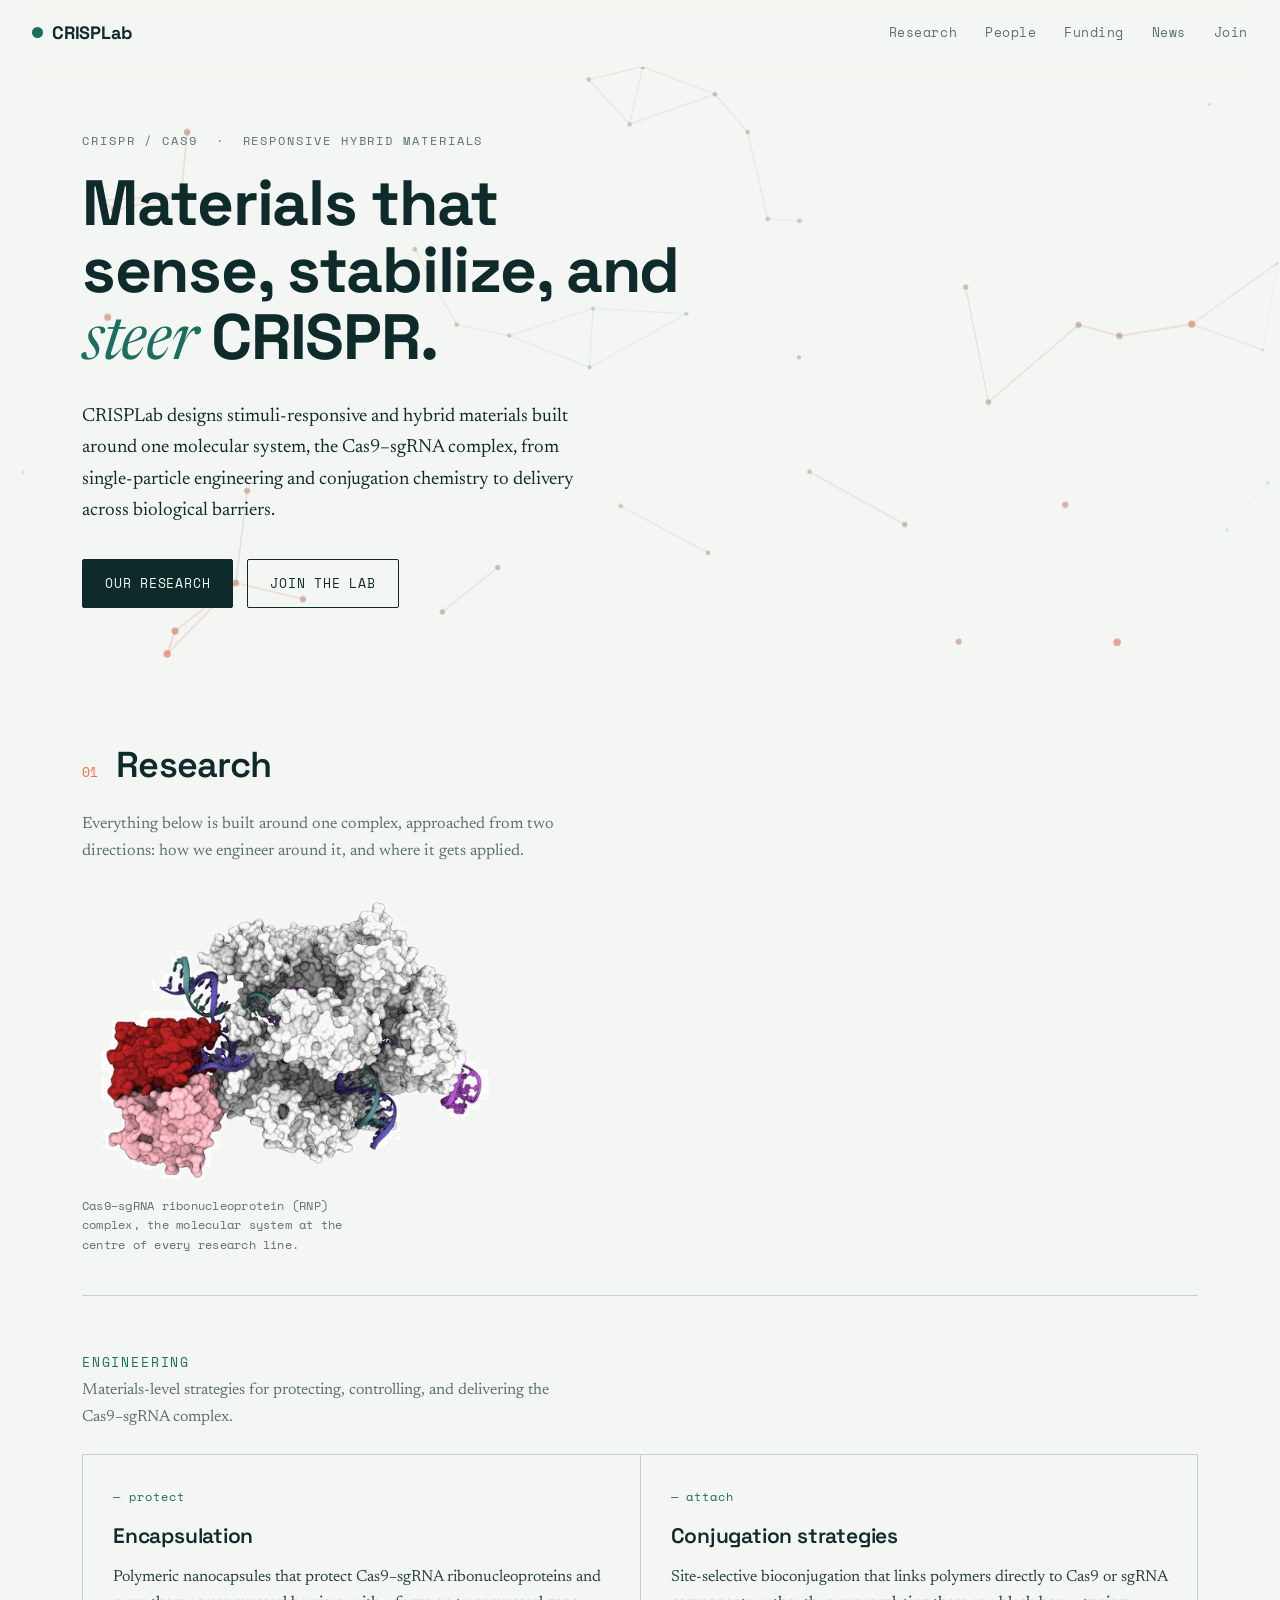
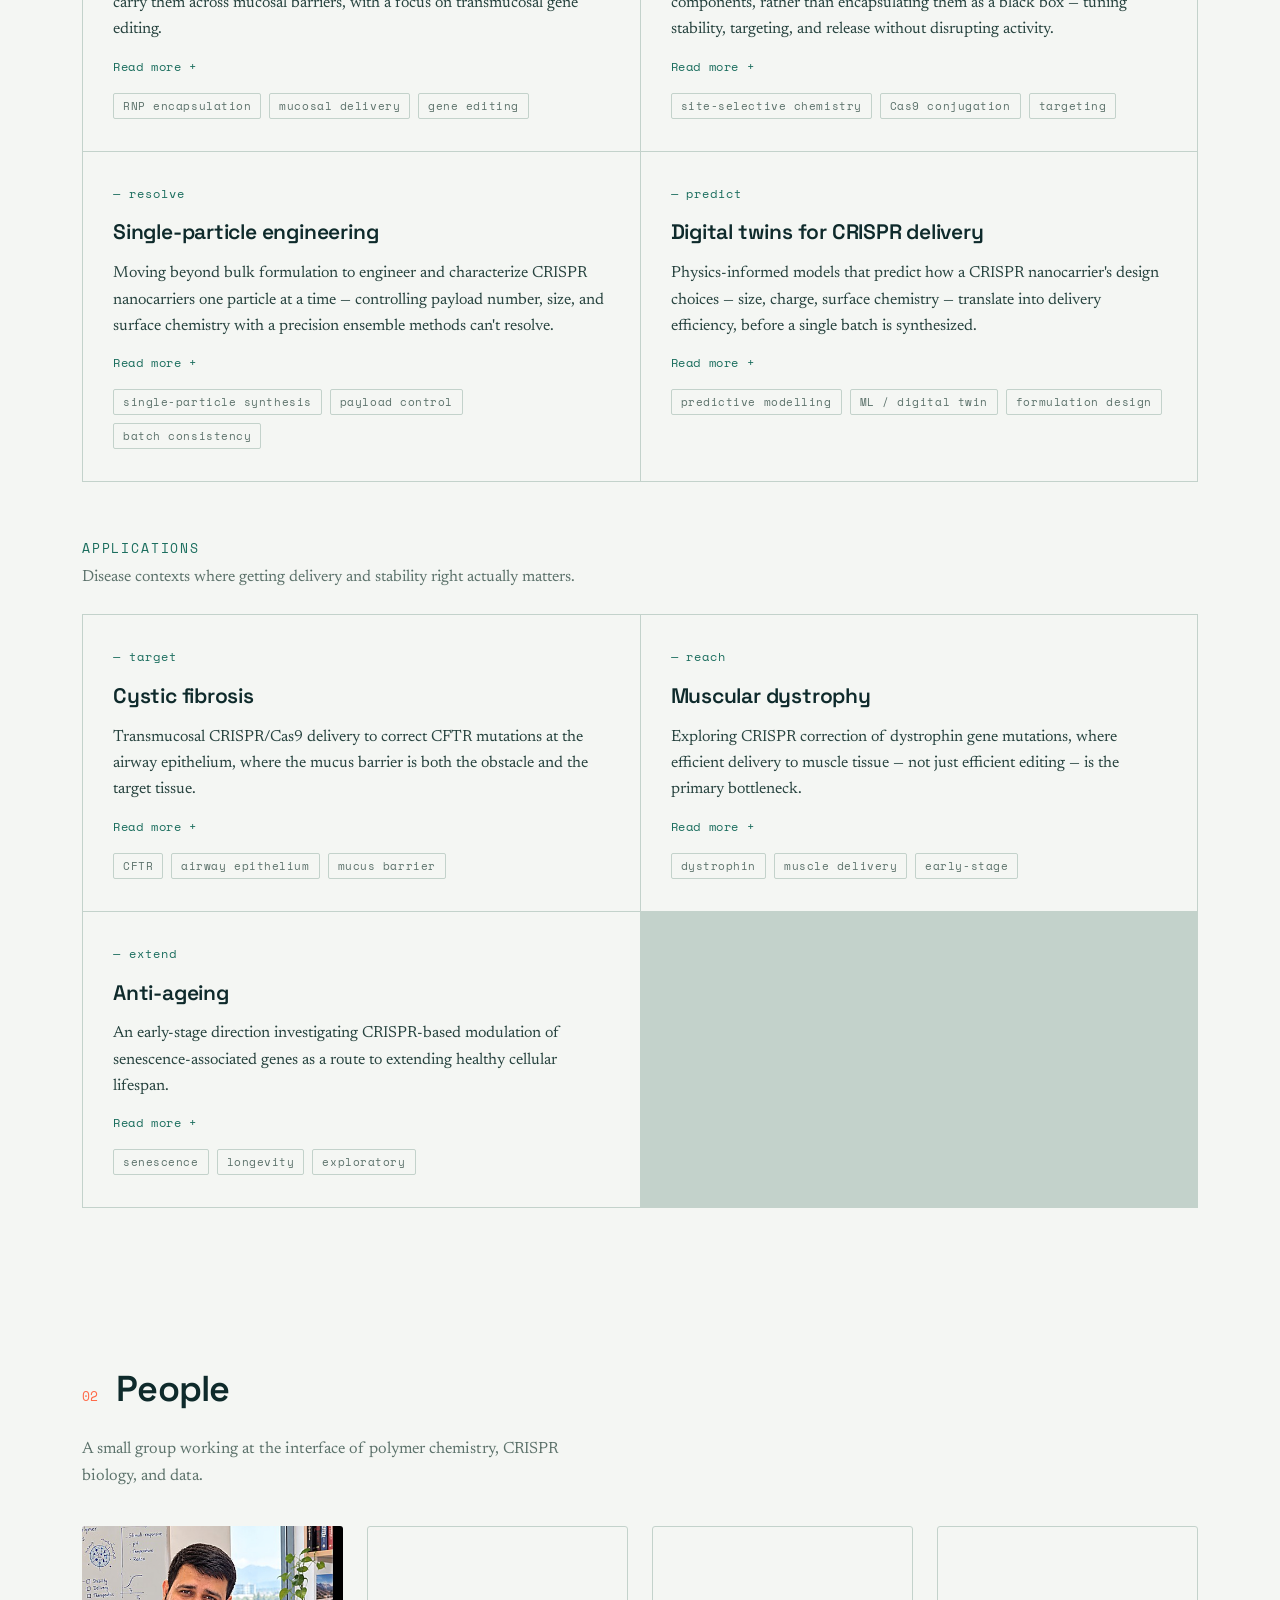
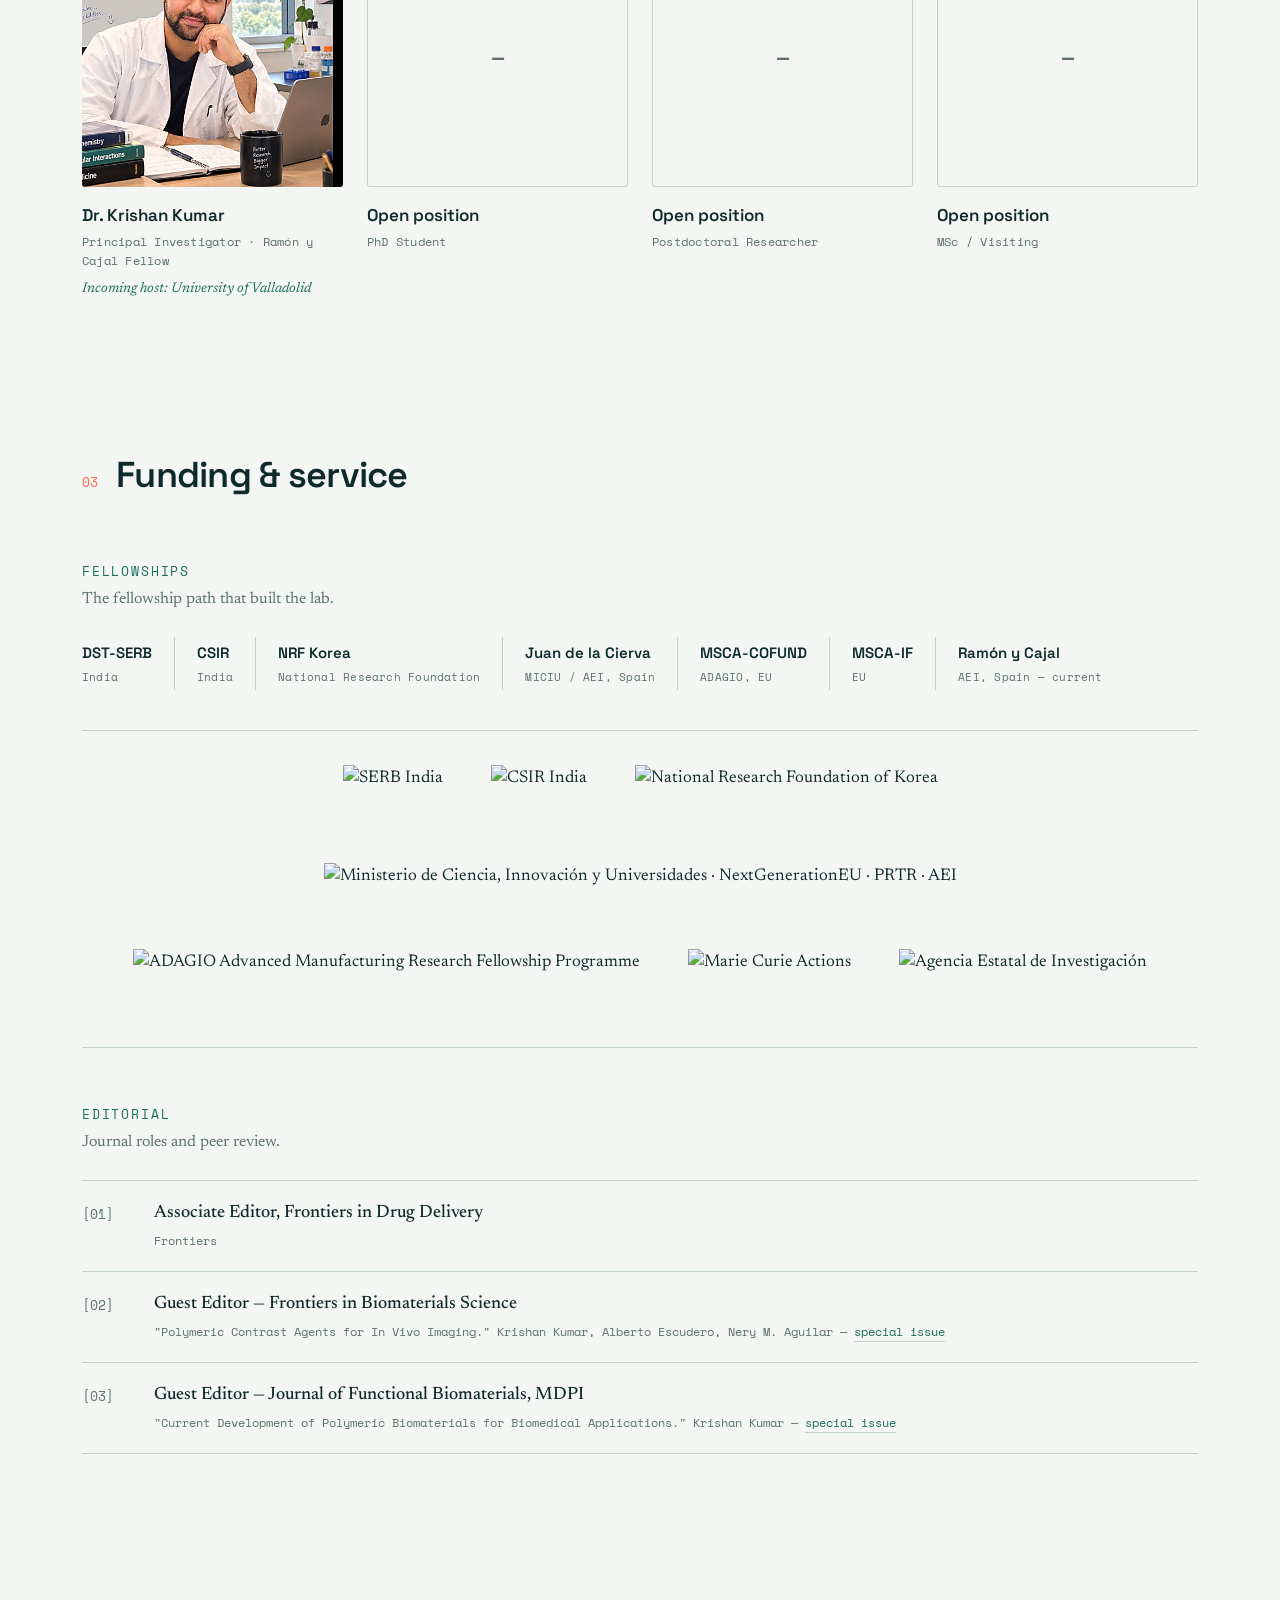
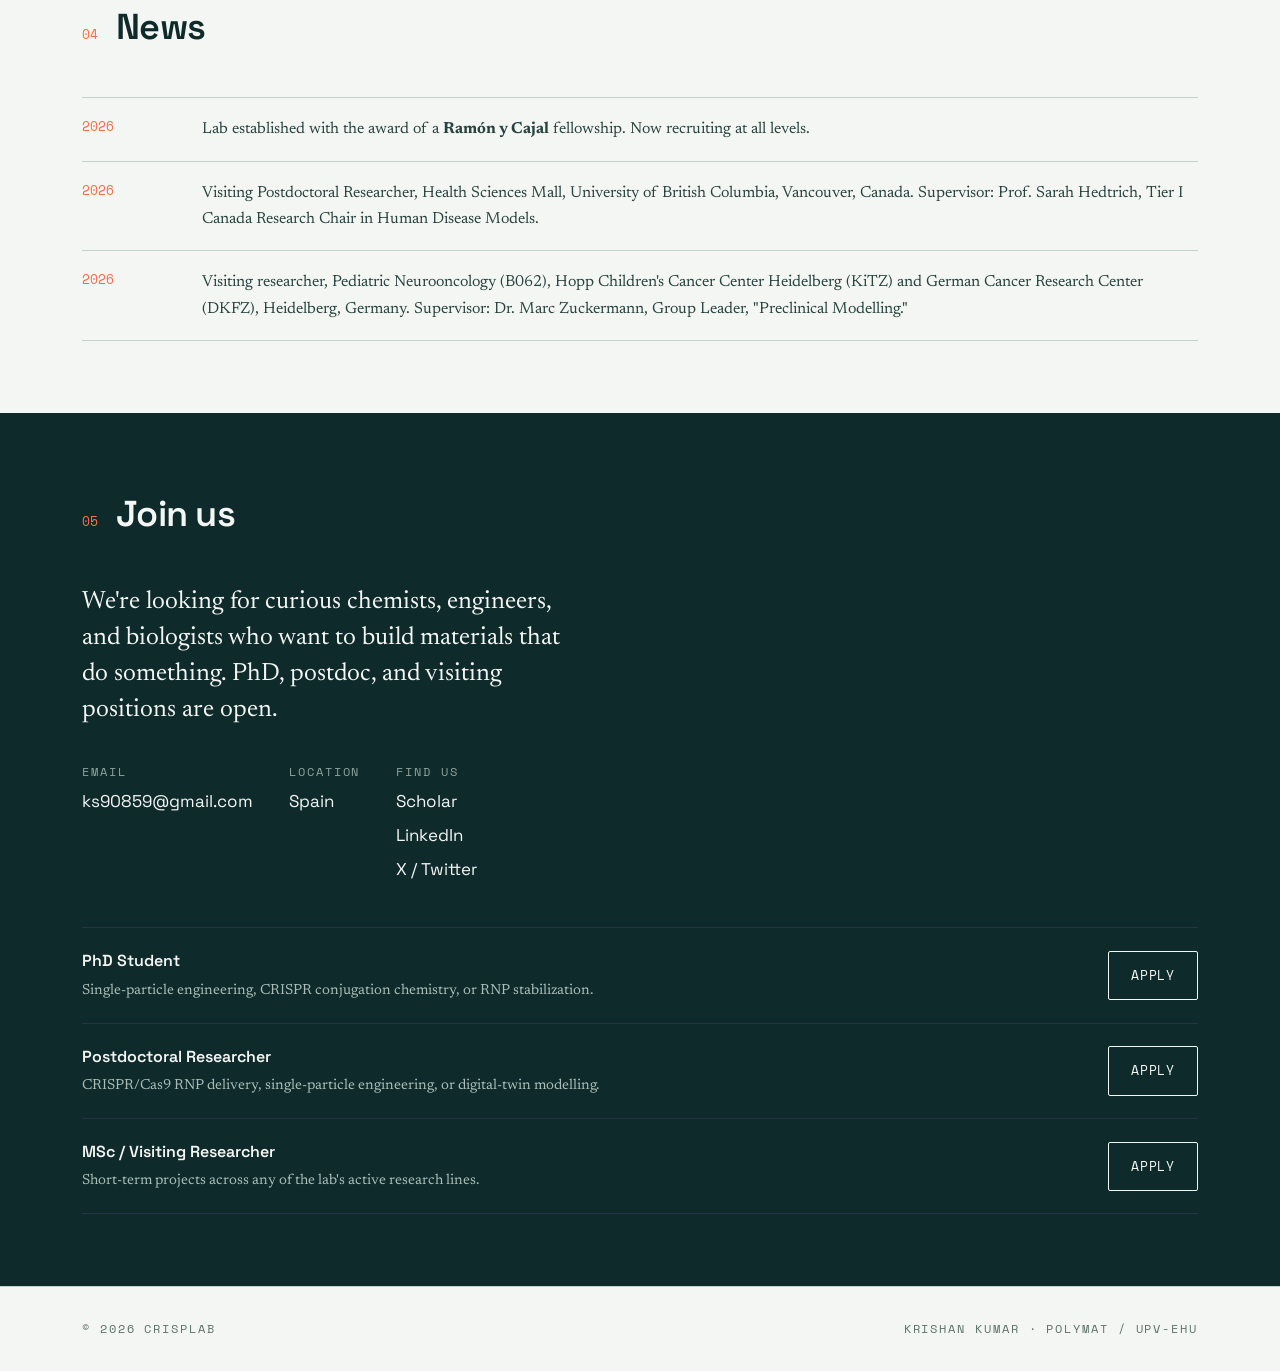
==== commit 4685e17a: "Add files via upload" ====
--- a/index.html
+++ b/index.html
@@ -28,7 +28,7 @@
   <div class="wrap">
     <div class="hero-eyebrow label">CRISPR / Cas9 &nbsp;·&nbsp; Responsive hybrid materials</div>
     <h1>Materials that sense, stabilize, and <em>steer</em> CRISPR.</h1>
-    <p class="lede">CRISPLab designs stimuli-responsive and hybrid materials built around one molecular system — the Cas9–sgRNA–DNA complex — from single-particle engineering and conjugation chemistry to delivery across biological barriers.</p>
+    <p class="lede">CRISPLab designs stimuli-responsive and hybrid materials built around one molecular system, the Cas9–sgRNA complex, from single-particle engineering and conjugation chemistry to delivery across biological barriers.</p>
     <div class="hero-cta">
       <a class="btn primary" href="#research">Our research</a>
       <a class="btn ghost" href="#join">Join the lab</a>
@@ -43,8 +43,8 @@
     <p class="sec-sub reveal">Everything below is built around one complex, approached from two directions: how we engineer around it, and where it gets applied.</p>
 
     <figure class="figure reveal">
-      <img src="cas9-structure.png" alt="Cas9–sgRNA–DNA ternary complex structure">
-      <figcaption>Cas9–sgRNA–DNA ternary complex, bound to the HNH and RuvC domains that drive target cleavage.</figcaption>
+      <img src="cas9-structure.png" alt="Cas9–sgRNA ribonucleoprotein complex structure">
+      <figcaption>Cas9–sgRNA ribonucleoprotein (RNP) complex, the molecular system at the centre of every research line.</figcaption>
     </figure>
 
     <div class="group-label reveal">Engineering</div>
@@ -180,10 +180,20 @@
       <div class="fund-item"><div class="f-org">DST-SERB</div><div class="f-role">India</div></div>
       <div class="fund-item"><div class="f-org">CSIR</div><div class="f-role">India</div></div>
       <div class="fund-item"><div class="f-org">NRF Korea</div><div class="f-role">National Research Foundation</div></div>
-      <div class="fund-item"><div class="f-org">Juan de la Cierva</div><div class="f-role">AEI, Spain</div></div>
+      <div class="fund-item"><div class="f-org">Juan de la Cierva</div><div class="f-role">MICIU / AEI, Spain</div></div>
       <div class="fund-item"><div class="f-org">MSCA-COFUND</div><div class="f-role">ADAGIO, EU</div></div>
       <div class="fund-item"><div class="f-org">MSCA-IF</div><div class="f-role">EU</div></div>
       <div class="fund-item"><div class="f-org">Ramón y Cajal</div><div class="f-role">AEI, Spain — current</div></div>
+    </div>
+
+    <div class="logo-wall reveal" aria-label="Funding agencies">
+      <img src="logos/serb.png" alt="SERB India">
+      <img src="logos/csir.png" alt="CSIR India">
+      <img src="logos/nrf.png" alt="National Research Foundation of Korea">
+      <img class="lw-banner" src="logos/jdc-micinn.png" alt="Ministerio de Ciencia, Innovación y Universidades · NextGenerationEU · PRTR · AEI">
+      <img src="logos/adagio.png" alt="ADAGIO Advanced Manufacturing Research Fellowship Programme">
+      <img src="logos/msca.png" alt="Marie Curie Actions">
+      <img src="logos/aei.png" alt="Agencia Estatal de Investigación">
     </div>
 
     <div class="group-label reveal">Editorial</div>
@@ -217,8 +227,8 @@
     <div class="sec-head reveal"><span class="idx">04</span><h2>News</h2></div>
     <div class="reveal">
       <div class="news-item"><div class="date">2026</div><p>Lab established with the award of a <b>Ramón y Cajal</b> fellowship. Now recruiting at all levels.</p></div>
-      <div class="news-item"><div class="date">2025</div><p>Visiting Postdoctoral Researcher, Health Sciences Mall, University of British Columbia, Vancouver, Canada. Supervisor: Prof. Sarah Hedtrich, Tier I Canada Research Chair in Human Disease Models.</p></div>
-      <div class="news-item"><div class="date">2025</div><p>Visiting researcher, Pediatric Neurooncology (B062), Hopp Children's Cancer Center Heidelberg (KiTZ) and German Cancer Research Center (DKFZ), Heidelberg, Germany. Supervisor: Dr. Marc Zuckermann, Group Leader, "Preclinical Modelling."</p></div>
+      <div class="news-item"><div class="date">2026</div><p>Visiting Postdoctoral Researcher, Health Sciences Mall, University of British Columbia, Vancouver, Canada. Supervisor: Prof. Sarah Hedtrich, Tier I Canada Research Chair in Human Disease Models.</p></div>
+      <div class="news-item"><div class="date">2026</div><p>Visiting researcher, Pediatric Neurooncology (B062), Hopp Children's Cancer Center Heidelberg (KiTZ) and German Cancer Research Center (DKFZ), Heidelberg, Germany. Supervisor: Dr. Marc Zuckermann, Group Leader, "Preclinical Modelling."</p></div>
     </div>
   </div>
 </section>
--- a/style.css
+++ b/style.css
@@ -129,11 +129,25 @@
 @media(max-width:900px){.people-grid{grid-template-columns:repeat(2,1fr);}}
 
 /* ---- FUNDING & SERVICE ---- */
-.fund-list{display:flex;flex-wrap:wrap;gap:0;margin-bottom:8px;}
-.fund-item{padding:6px 22px;border-left:1px solid var(--mist);}
+.fund-list{display:flex;flex-wrap:wrap;gap:14px 0;margin-bottom:8px;}
+.fund-item{padding:4px 22px;border-left:1px solid var(--mist);}
 .fund-item:first-child{border-left:none;padding-left:0;}
 .fund-item .f-org{font-family:var(--display);font-weight:600;font-size:15px;}
 .fund-item .f-role{font-family:var(--mono);font-size:11px;color:var(--mist-ink);margin-top:2px;letter-spacing:.02em;}
+
+.logo-wall{
+  display:flex;flex-wrap:wrap;align-items:center;justify-content:center;
+  gap:34px 48px;margin:40px 0 56px;padding:34px 0;
+  border-top:1px solid var(--mist);border-bottom:1px solid var(--mist);
+}
+.logo-wall img{height:64px;width:auto;max-width:100%;object-fit:contain;transition:transform .3s ease;}
+.logo-wall img.lw-banner{height:52px;}
+.logo-wall img:hover{transform:translateY(-3px);}
+@media(max-width:640px){
+  .logo-wall{gap:24px 30px;}
+  .logo-wall img{height:48px;}
+  .logo-wall img.lw-banner{height:auto;width:100%;}
+}
 
 .service{display:grid;grid-template-columns:54px 1fr;gap:18px;padding:20px 0;border-top:1px solid var(--mist);}
 .service:last-child{border-bottom:1px solid var(--mist);}
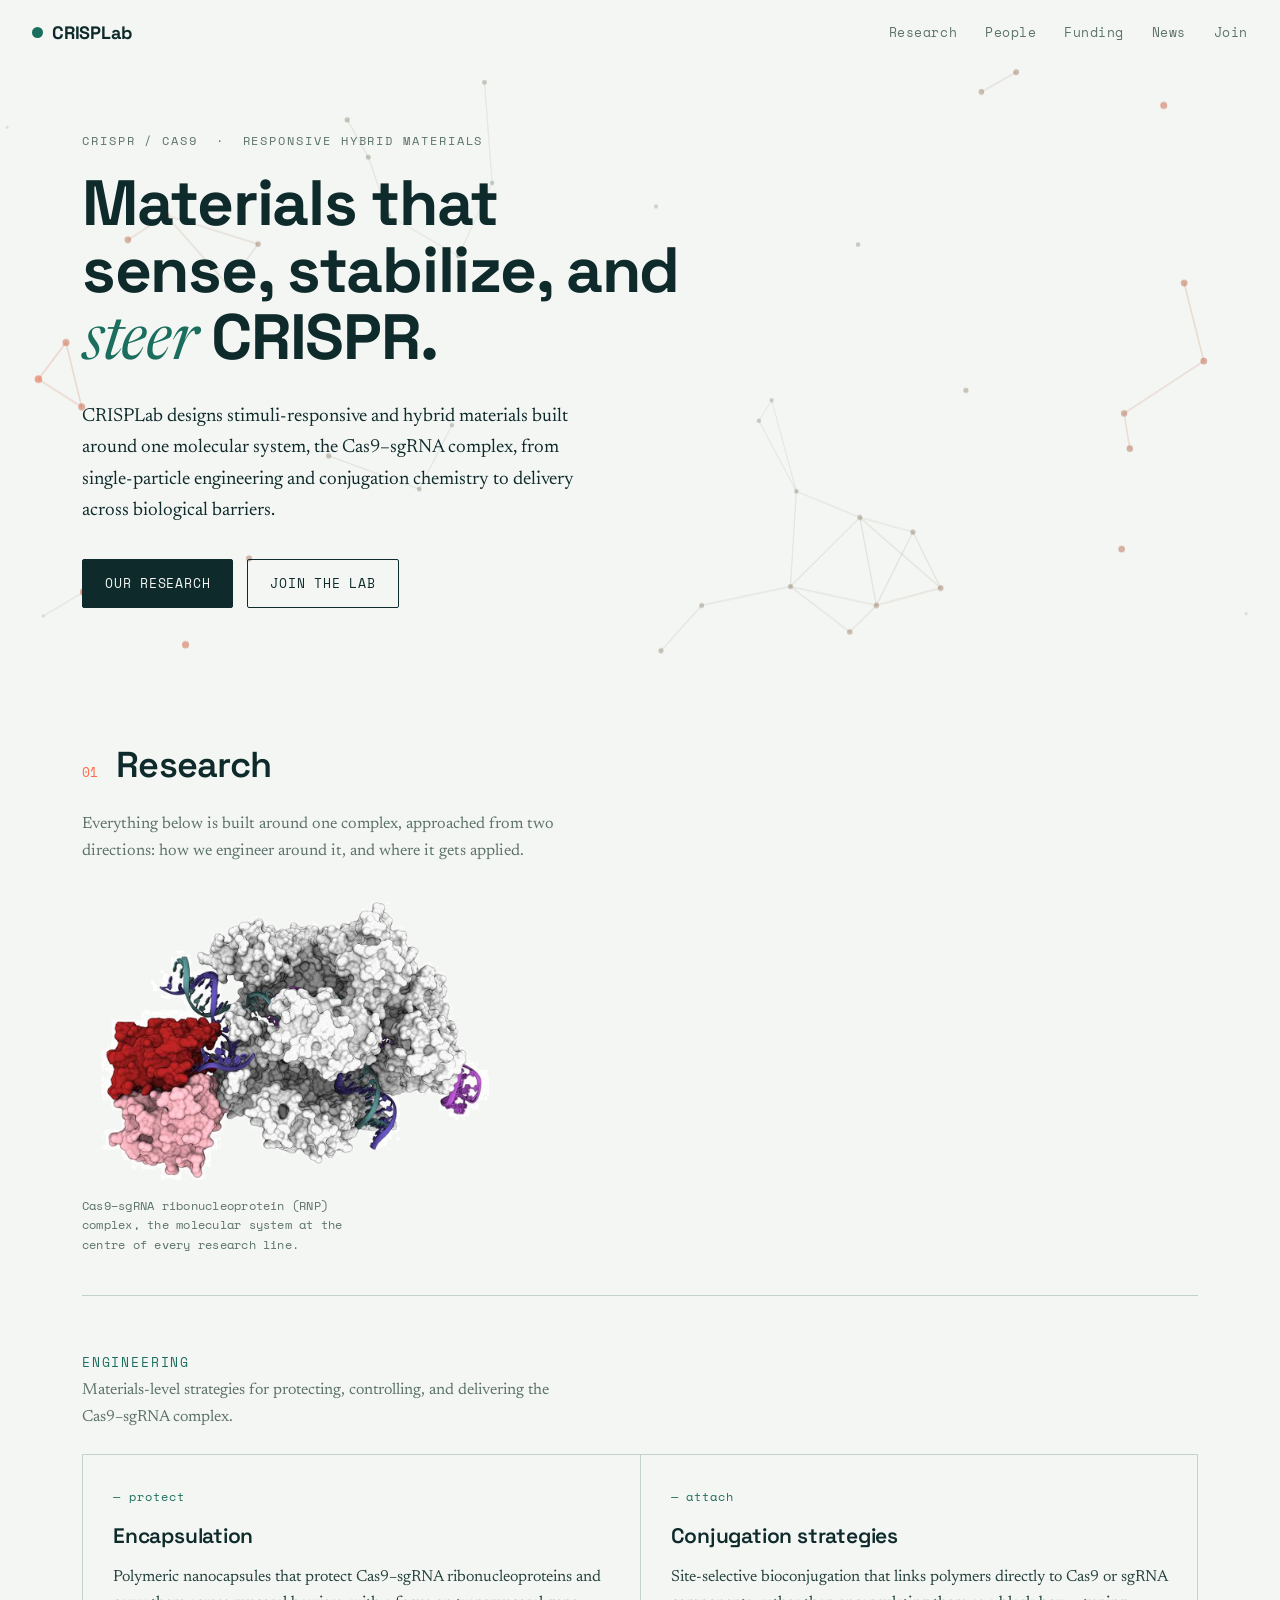
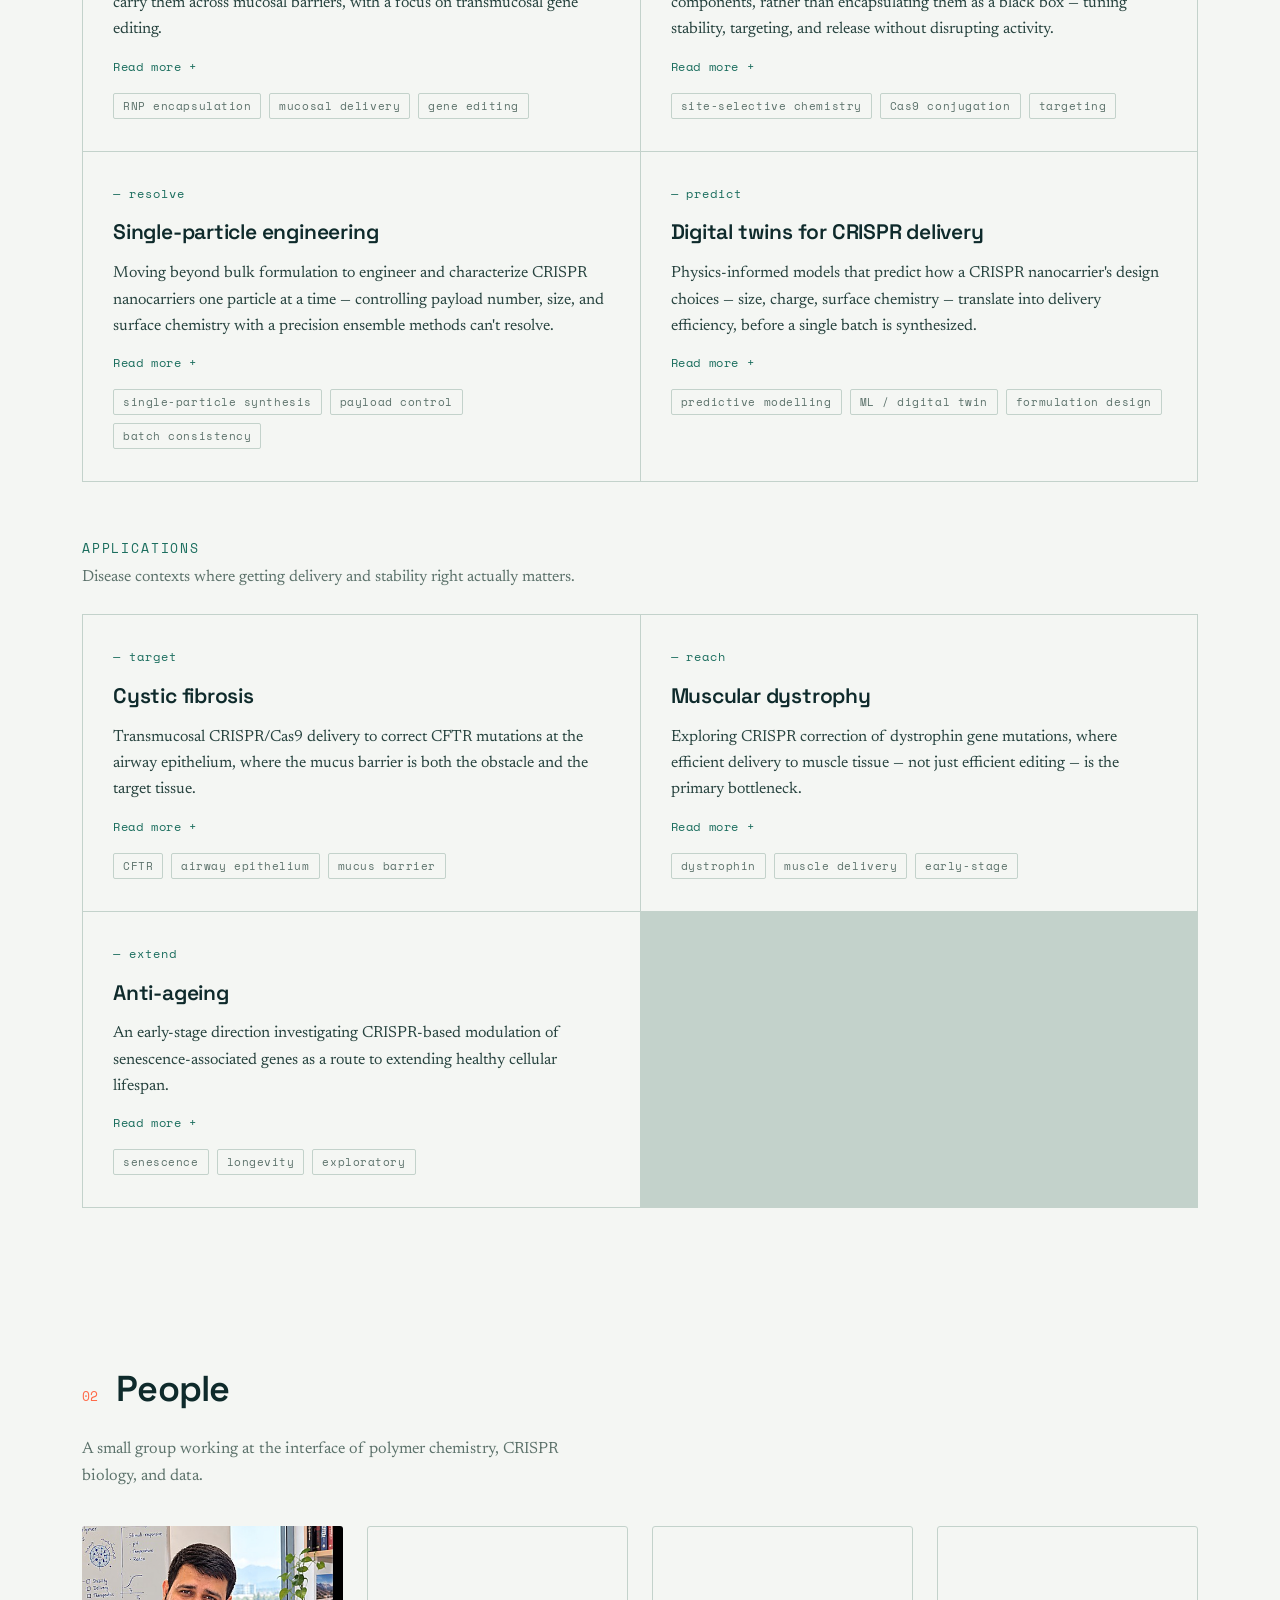
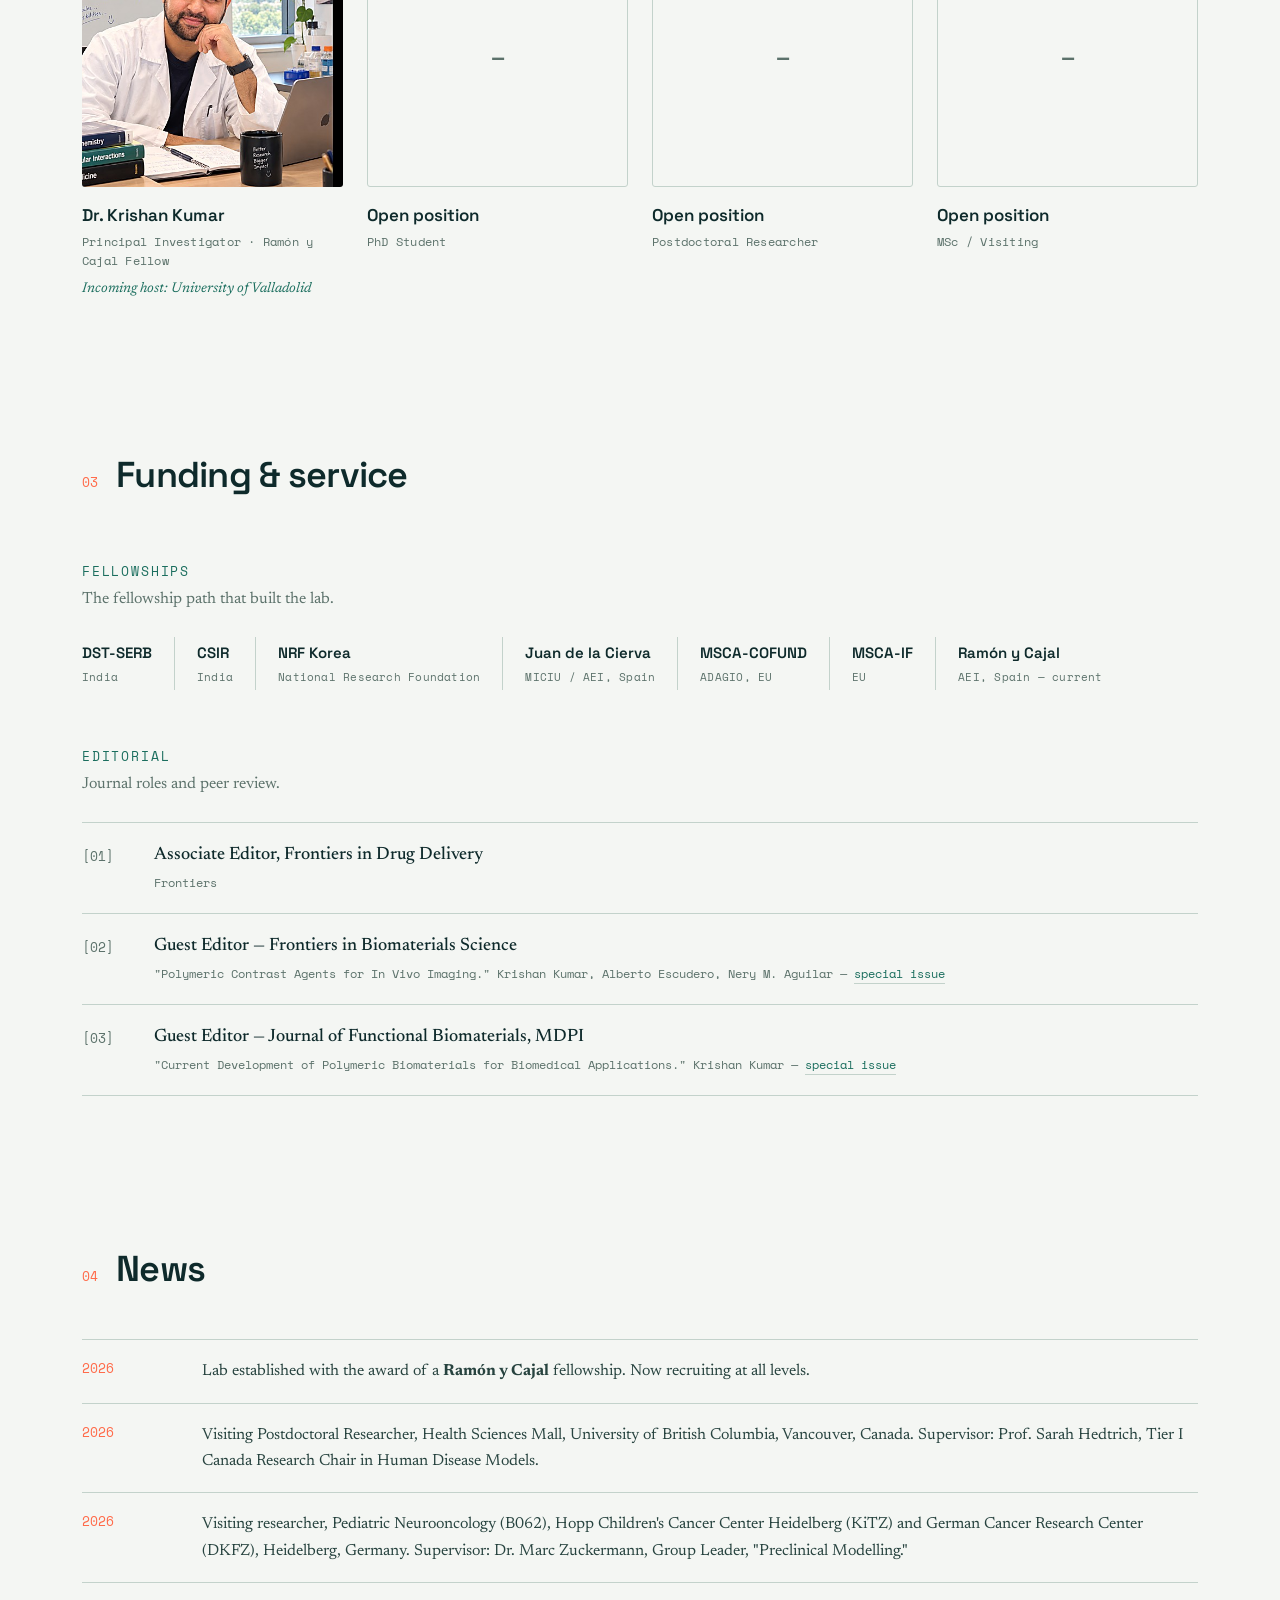
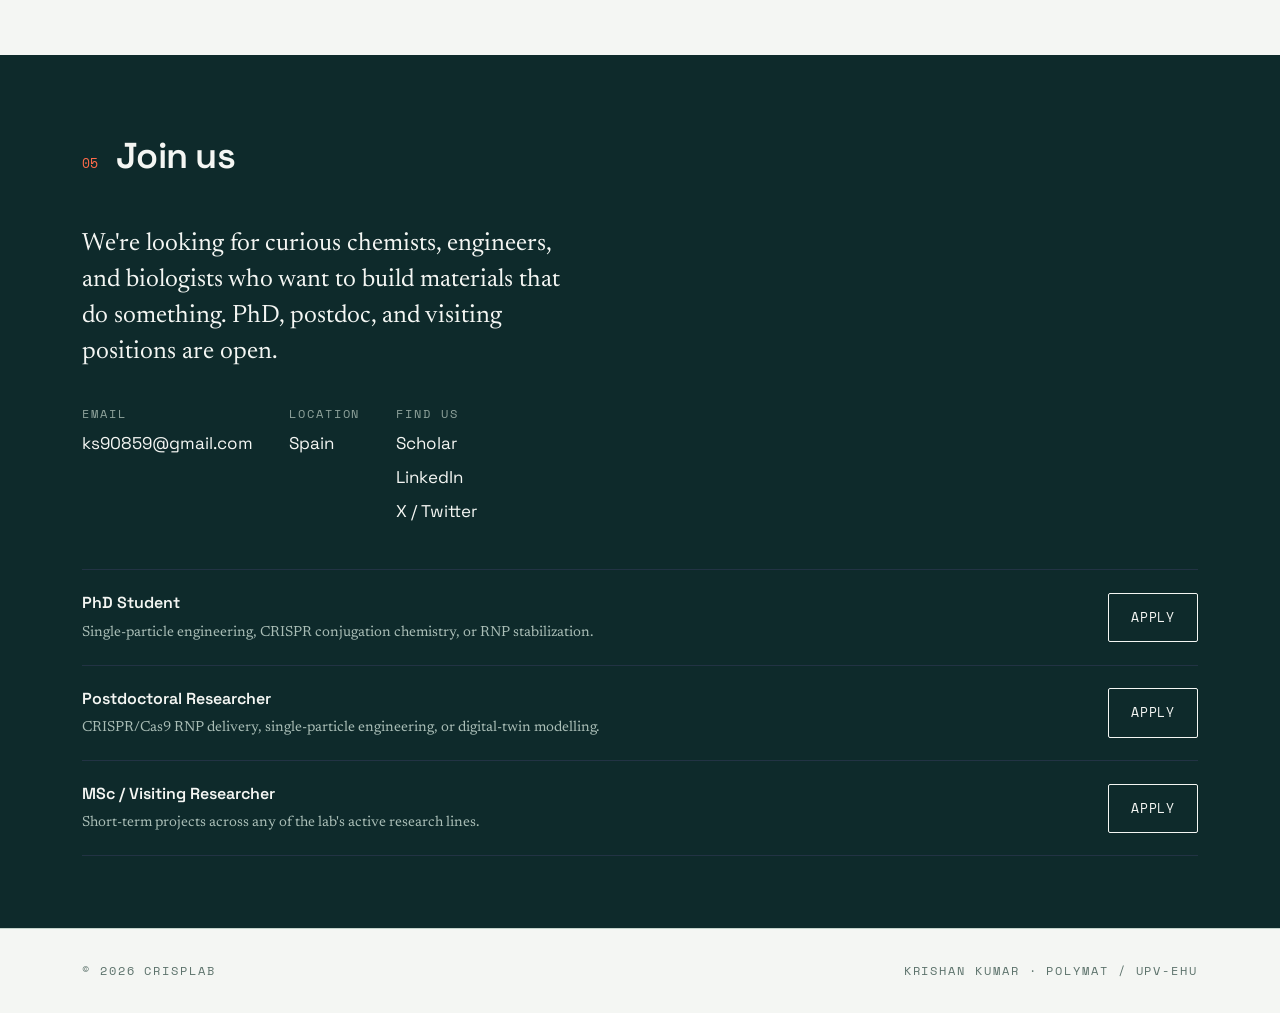
==== commit dae4bfe4: "Add files via upload" ====
--- a/index.html
+++ b/index.html
@@ -186,15 +186,6 @@
       <div class="fund-item"><div class="f-org">Ramón y Cajal</div><div class="f-role">AEI, Spain — current</div></div>
     </div>
 
-    <div class="logo-wall reveal" aria-label="Funding agencies">
-      <img src="logos/serb.png" alt="SERB India">
-      <img src="logos/csir.png" alt="CSIR India">
-      <img src="logos/nrf.png" alt="National Research Foundation of Korea">
-      <img class="lw-banner" src="logos/jdc-micinn.png" alt="Ministerio de Ciencia, Innovación y Universidades · NextGenerationEU · PRTR · AEI">
-      <img src="logos/adagio.png" alt="ADAGIO Advanced Manufacturing Research Fellowship Programme">
-      <img src="logos/msca.png" alt="Marie Curie Actions">
-      <img src="logos/aei.png" alt="Agencia Estatal de Investigación">
-    </div>
 
     <div class="group-label reveal">Editorial</div>
     <p class="group-desc reveal">Journal roles and peer review.</p>
--- a/style.css
+++ b/style.css
@@ -135,20 +135,6 @@
 .fund-item .f-org{font-family:var(--display);font-weight:600;font-size:15px;}
 .fund-item .f-role{font-family:var(--mono);font-size:11px;color:var(--mist-ink);margin-top:2px;letter-spacing:.02em;}
 
-.logo-wall{
-  display:flex;flex-wrap:wrap;align-items:center;justify-content:center;
-  gap:34px 48px;margin:40px 0 56px;padding:34px 0;
-  border-top:1px solid var(--mist);border-bottom:1px solid var(--mist);
-}
-.logo-wall img{height:64px;width:auto;max-width:100%;object-fit:contain;transition:transform .3s ease;}
-.logo-wall img.lw-banner{height:52px;}
-.logo-wall img:hover{transform:translateY(-3px);}
-@media(max-width:640px){
-  .logo-wall{gap:24px 30px;}
-  .logo-wall img{height:48px;}
-  .logo-wall img.lw-banner{height:auto;width:100%;}
-}
-
 .service{display:grid;grid-template-columns:54px 1fr;gap:18px;padding:20px 0;border-top:1px solid var(--mist);}
 .service:last-child{border-bottom:1px solid var(--mist);}
 .service .pnum{font-family:var(--mono);font-size:13px;color:var(--mist-ink);padding-top:3px;}
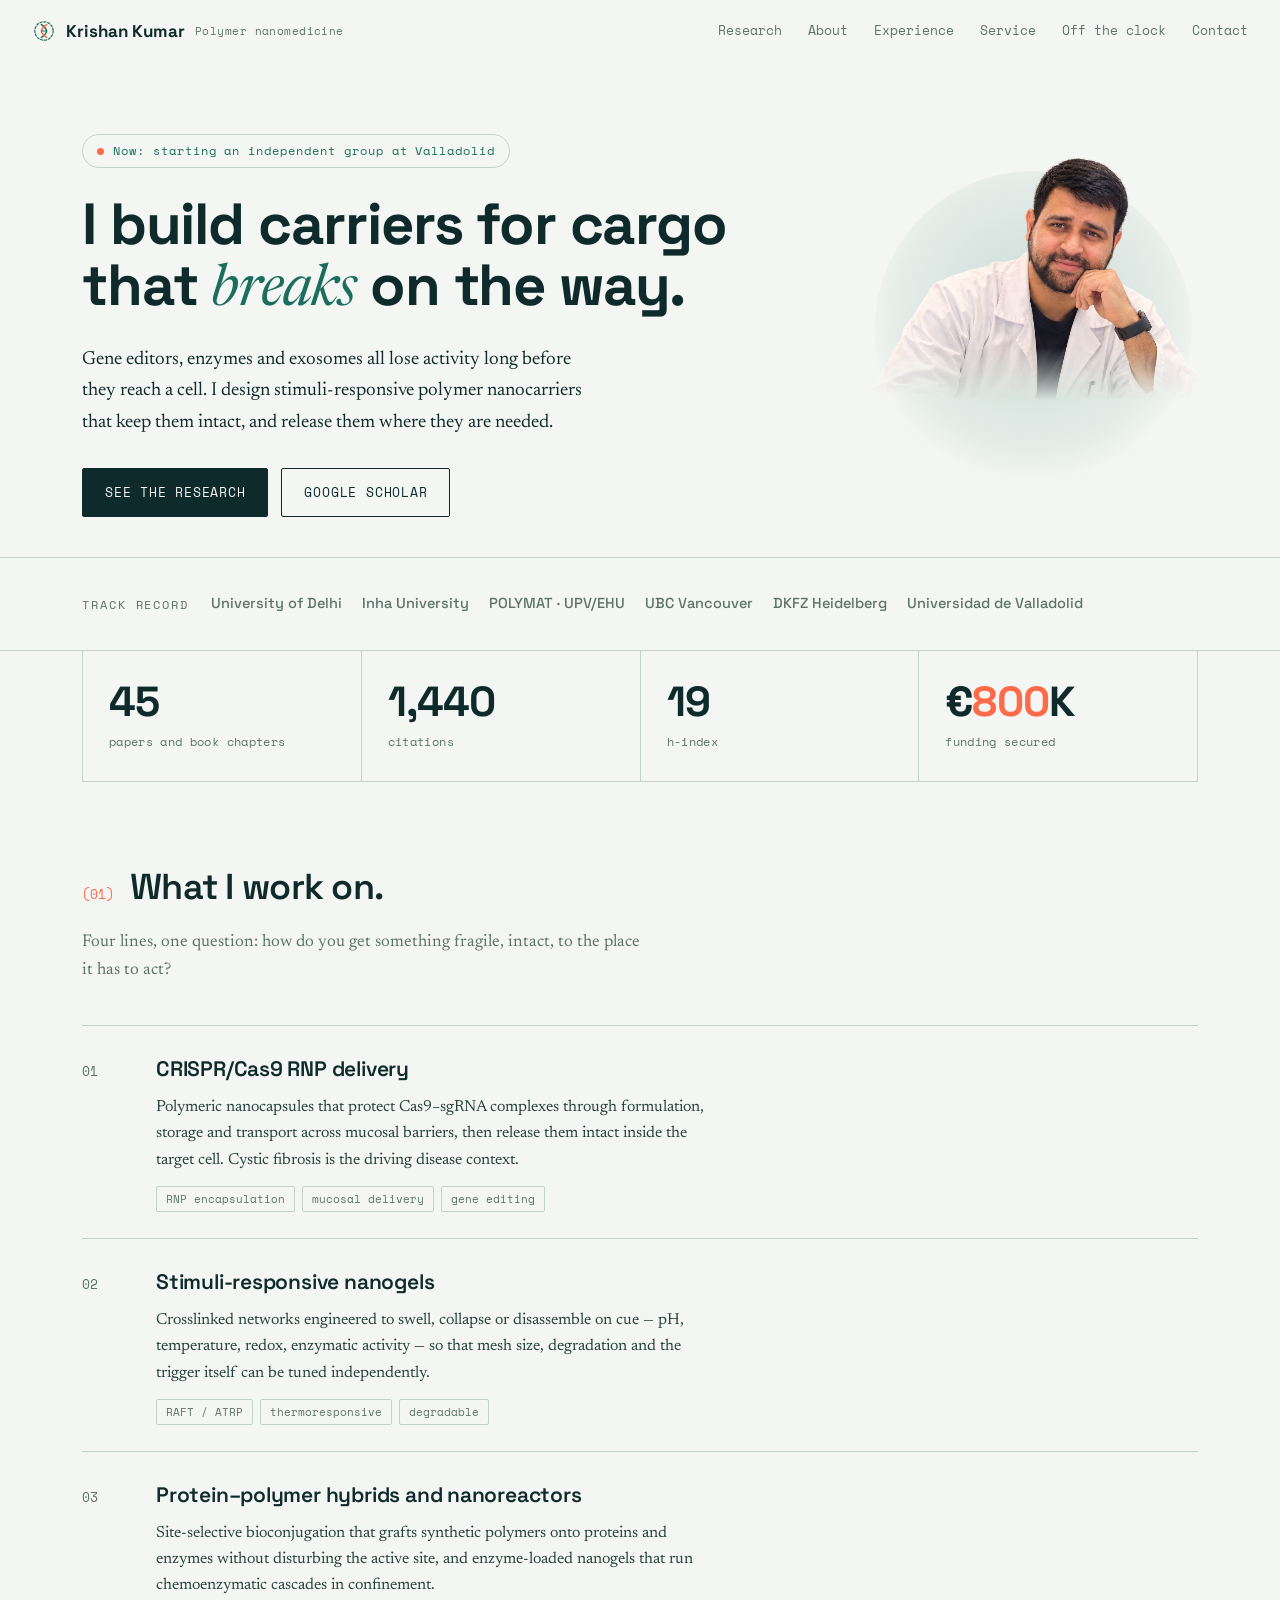
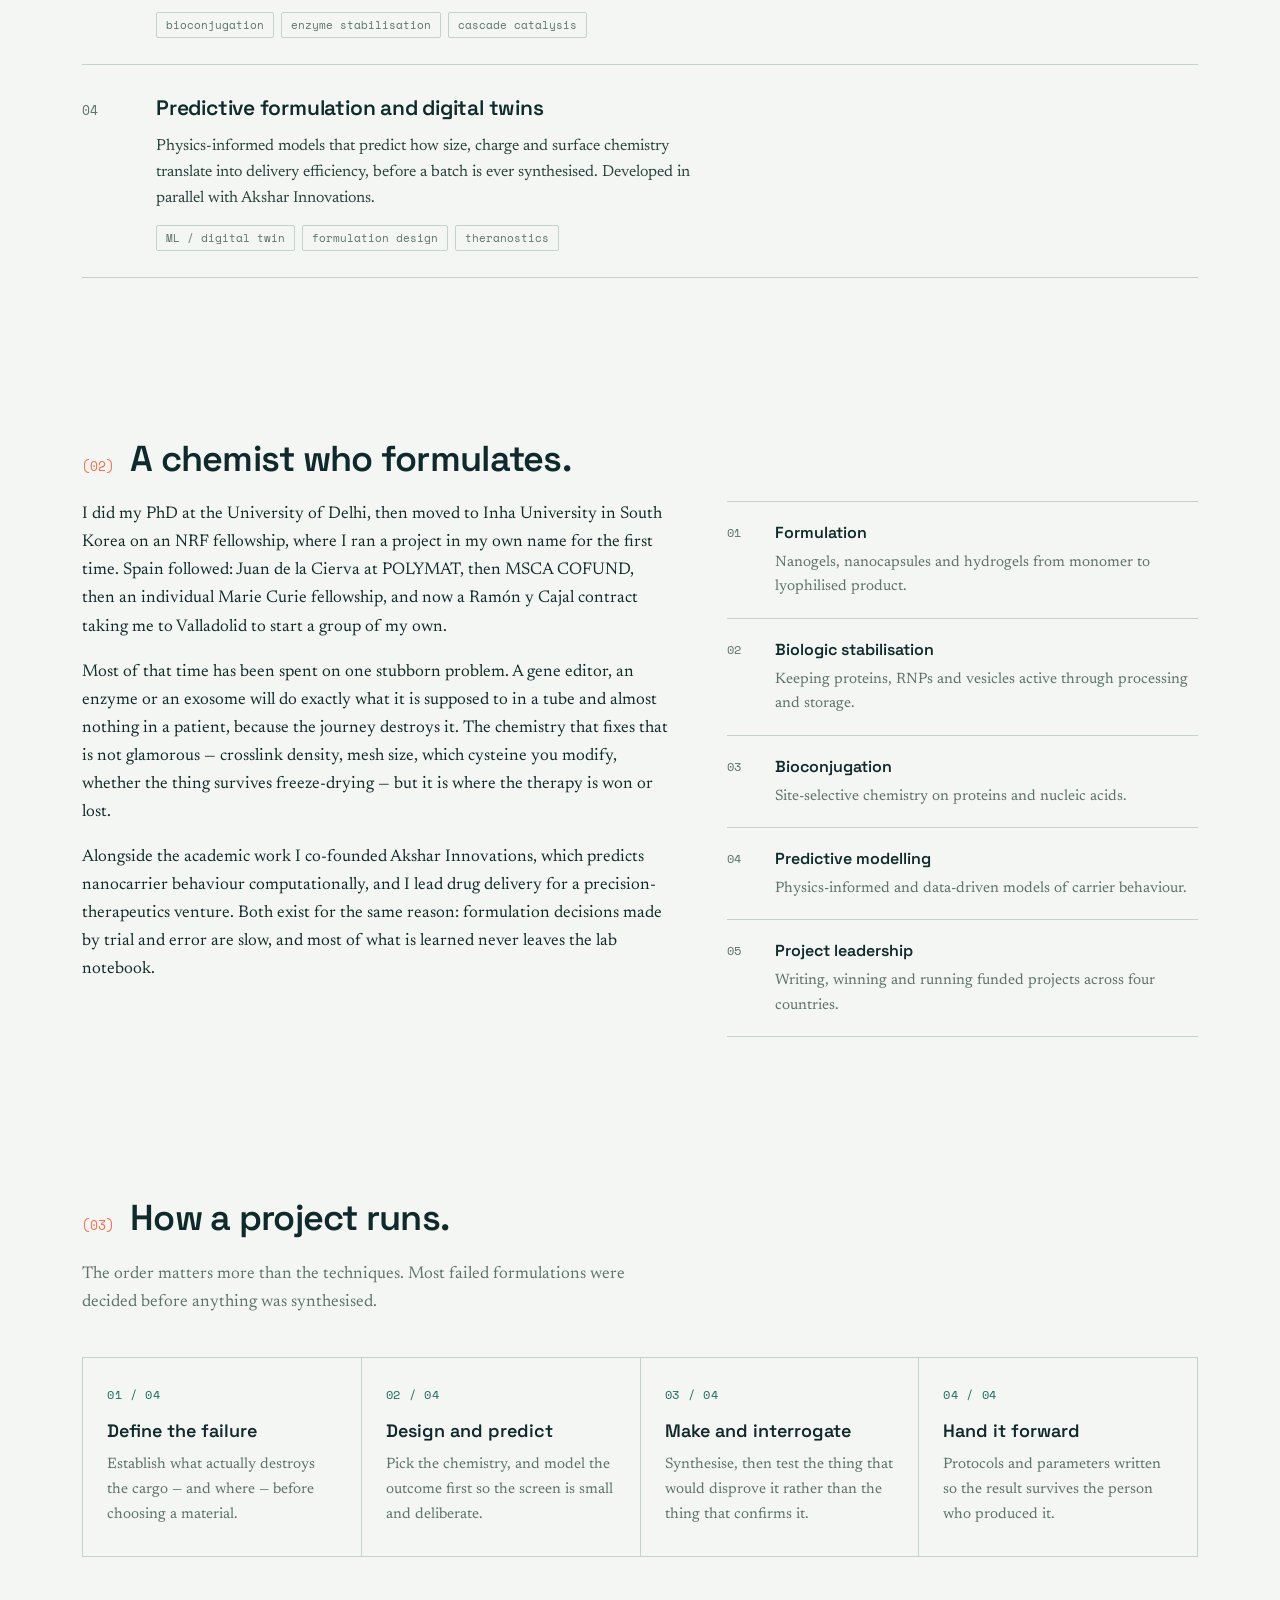
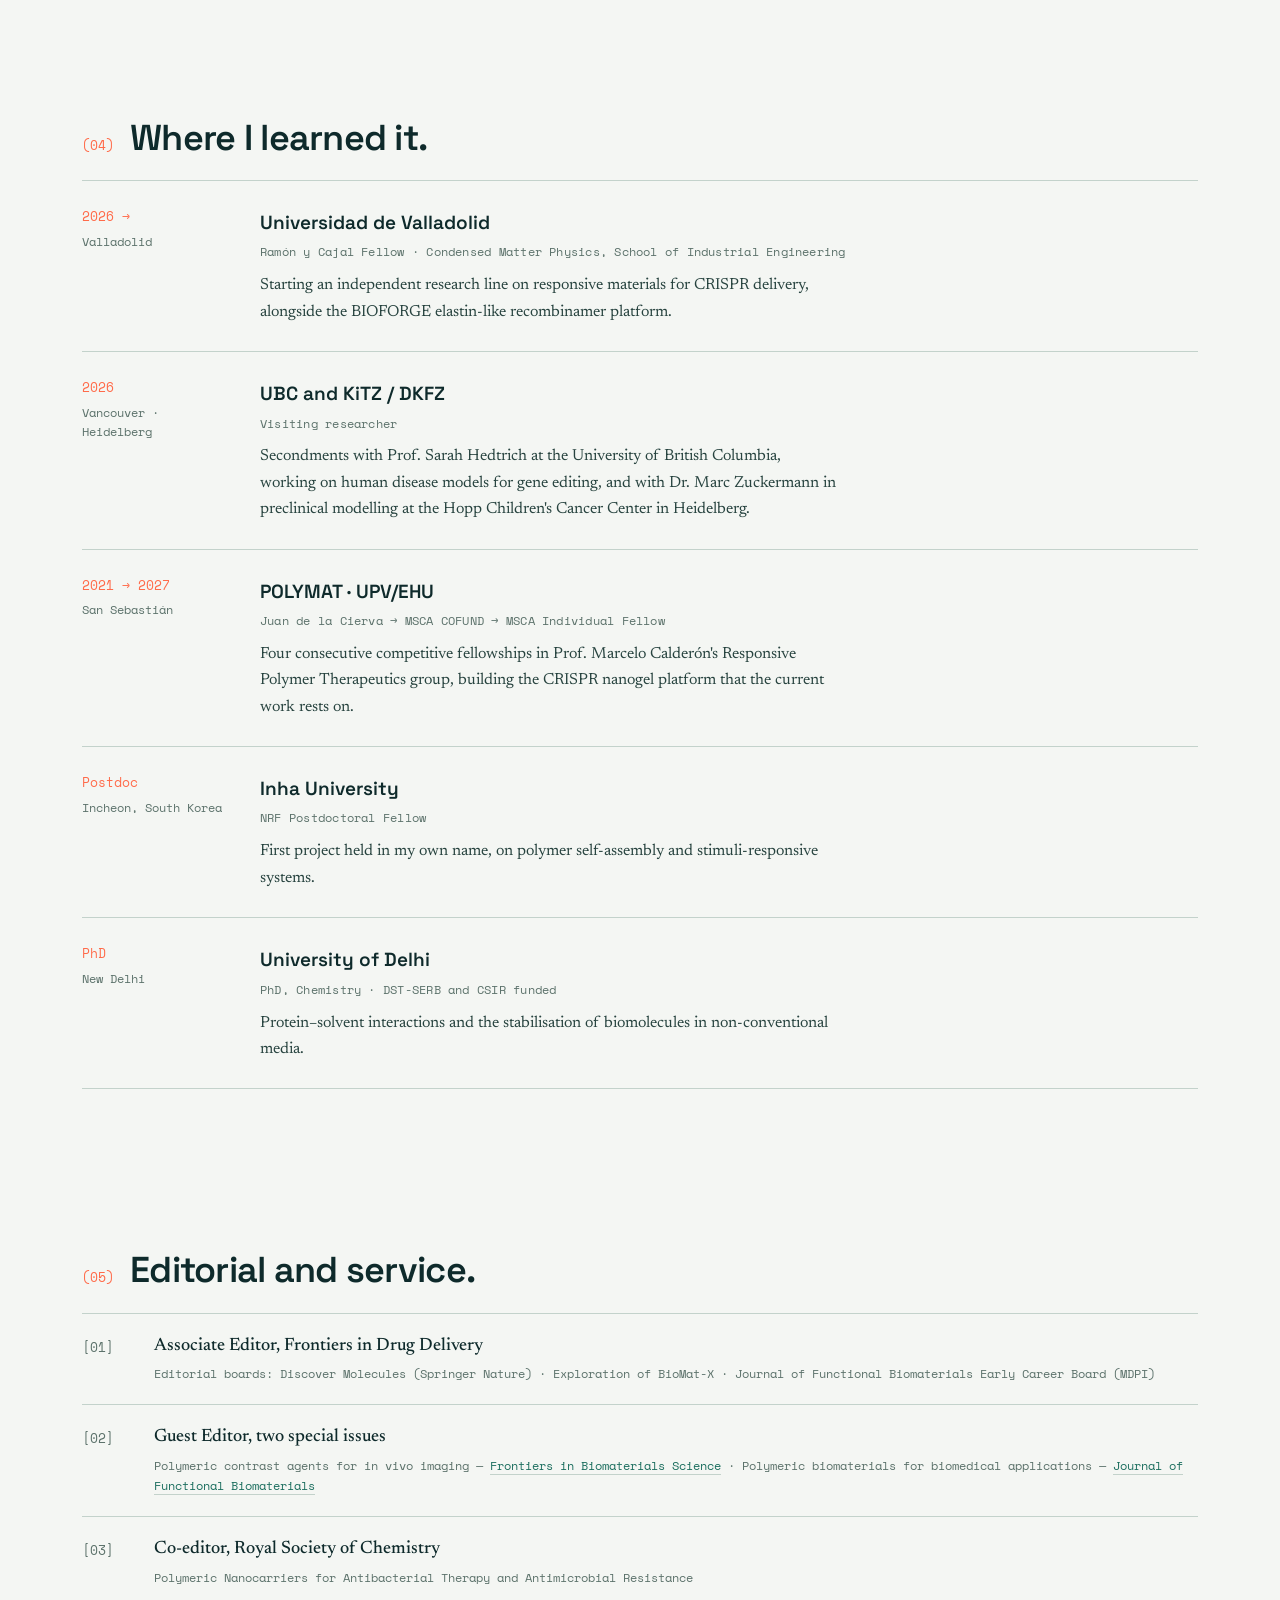
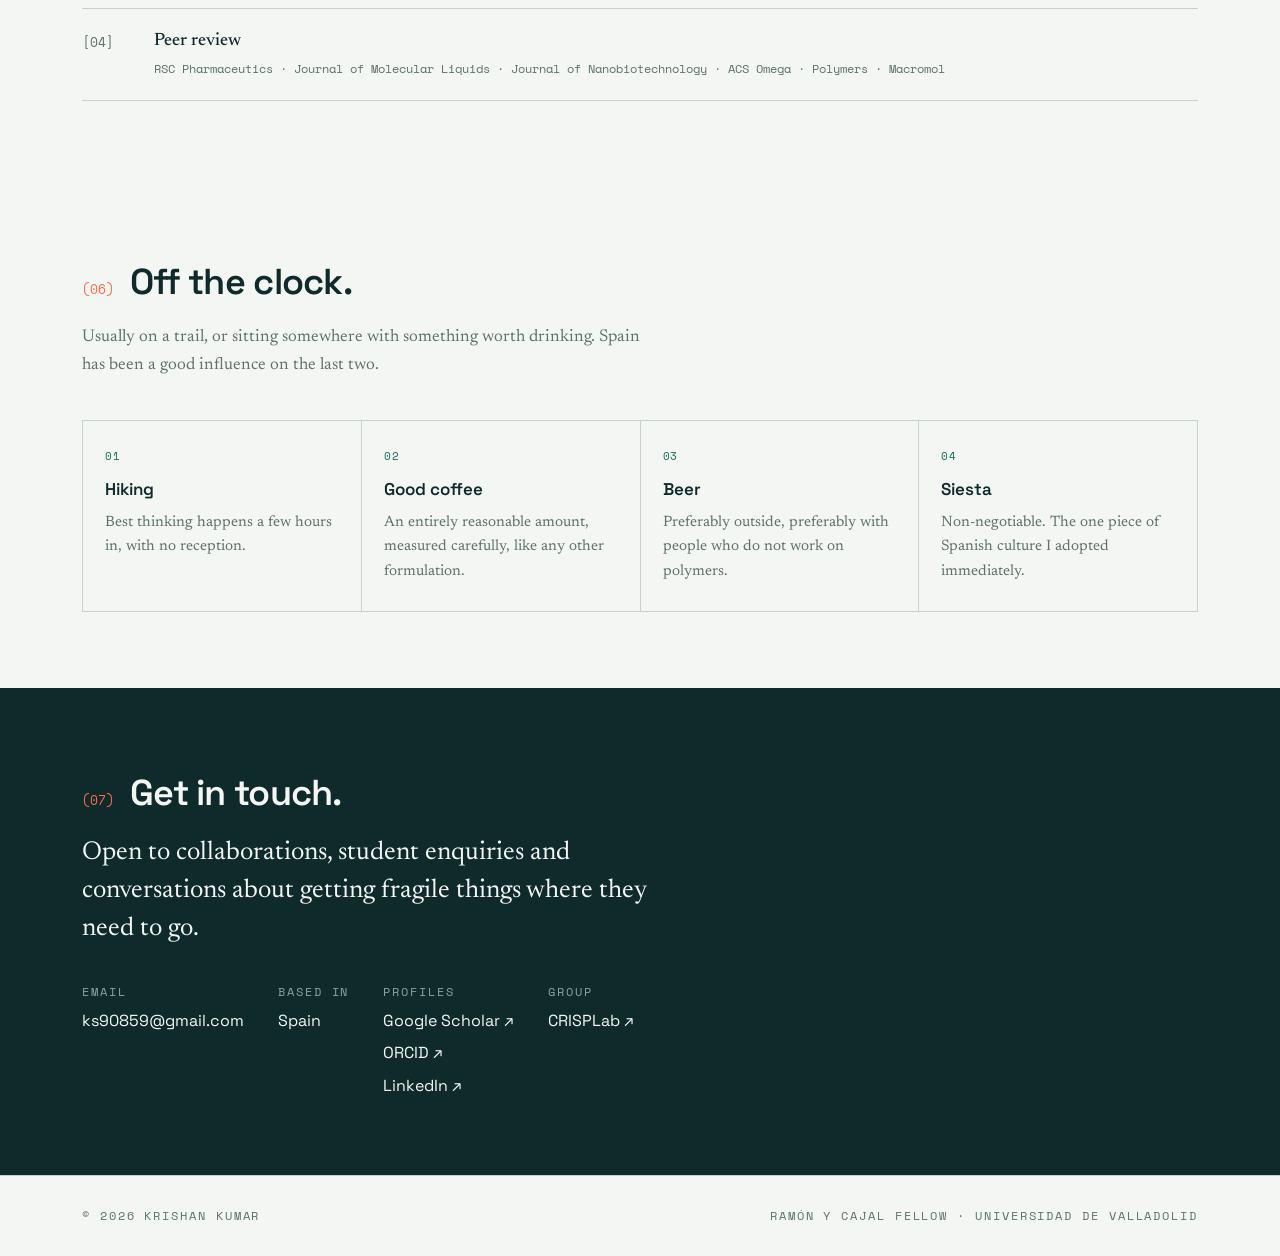
==== commit 7c589d72: "Add files via upload" ====
--- a/index.html
+++ b/index.html
@@ -2,254 +2,442 @@
 <html lang="en">
 <head>
 <meta charset="UTF-8">
-<meta name="viewport" content="width=device-width, initial-scale=1.0">
-<title>CRISPLab — Krishan Kumar</title>
-<meta name="description" content="CRISPLab: programming responsive CRISPR hybrid materials. Krishan Kumar's research group at POLYMAT / UPV-EHU.">
+<meta name="viewport" content="width=device-width, initial-scale=1, viewport-fit=cover">
+<title>Krishan Kumar · Polymer Nanomedicine</title>
+<meta name="description" content="Researcher in polymer nanomedicine. Stimuli-responsive nanocarriers for CRISPR delivery. Ramón y Cajal Fellow, Universidad de Valladolid.">
+<meta name="theme-color" content="#F4F6F3">
+<link rel="icon" type="image/svg+xml" href="brand/favicon.svg">
+<link rel="apple-touch-icon" href="brand/favicon-180.png">
 <link rel="preconnect" href="https://fonts.googleapis.com">
 <link rel="preconnect" href="https://fonts.gstatic.com" crossorigin>
 <link href="https://fonts.googleapis.com/css2?family=Space+Grotesk:wght@400;500;600;700&family=Newsreader:ital,opsz,wght@0,6..72,400;0,6..72,500;1,6..72,400&family=Space+Mono:wght@400;700&display=swap" rel="stylesheet">
-<link rel="stylesheet" href="style.css">
+<style>
+:root{
+  --ink:#0E2A2B;
+  --paper:#F4F6F3;
+  --swell:#1B6E5E;
+  --trigger:#FF6B4A;
+  --mist:#C3D2CB;
+  --mist-ink:#5C726B;
+  --display:"Space Grotesk",system-ui,sans-serif;
+  --body:"Newsreader",Georgia,serif;
+  --mono:"Space Mono",ui-monospace,monospace;
+  --maxw:1180px;
+}
+*{box-sizing:border-box;margin:0;padding:0;}
+html{scroll-behavior:smooth;}
+body{background:var(--paper);color:var(--ink);font-family:var(--body);font-size:17px;line-height:1.65;-webkit-font-smoothing:antialiased;overflow-x:hidden;}
+a{color:inherit;text-decoration:none;}
+img{max-width:100%;display:block;}
+.wrap{max-width:var(--maxw);margin:0 auto;padding:0 32px;}
+@media(max-width:640px){.wrap{padding:0 20px;}}
+:focus-visible{outline:2.5px solid var(--trigger);outline-offset:3px;}
+.skip{position:absolute;left:-9999px;}
+.skip:focus{left:16px;top:16px;background:var(--ink);color:var(--paper);padding:10px 16px;z-index:99;}
+.label{font-family:var(--mono);font-size:12px;letter-spacing:.16em;text-transform:uppercase;color:var(--mist-ink);}
+
+/* NAV */
+nav{position:sticky;top:0;z-index:50;display:flex;align-items:center;justify-content:space-between;
+  padding:16px 32px;background:rgba(244,246,243,.85);backdrop-filter:blur(10px);
+  border-bottom:1px solid transparent;transition:border-color .3s;}
+nav.scrolled{border-bottom:1px solid var(--mist);}
+.brand{font-family:var(--display);font-weight:700;font-size:17px;display:flex;align-items:center;gap:10px;}
+.brand .mark{width:24px;height:24px;flex-shrink:0;transition:transform .4s;}
+.brand:hover .mark{transform:rotate(-12deg) scale(1.08);}
+.brand small{font-family:var(--mono);font-size:11px;font-weight:400;color:var(--mist-ink);letter-spacing:.04em;}
+@media(max-width:620px){.brand small{display:none;}}
+.navlinks{display:flex;gap:26px;font-family:var(--mono);font-size:13px;}
+.navlinks a{position:relative;padding:4px 0;color:var(--mist-ink);transition:color .25s;}
+.navlinks a::after{content:"";position:absolute;left:0;bottom:0;width:0;height:1.5px;background:var(--trigger);transition:width .25s;}
+.navlinks a:hover{color:var(--ink);}
+.navlinks a:hover::after{width:100%;}
+@media(max-width:860px){.navlinks{display:none;}}
+
+/* HERO */
+.hero{padding:72px 0 40px;}
+.hero-grid{display:grid;grid-template-columns:1fr 330px;gap:52px;align-items:center;}
+@media(max-width:900px){.hero-grid{grid-template-columns:1fr;gap:36px;}}
+.now{display:inline-flex;align-items:center;gap:9px;font-family:var(--mono);font-size:12px;
+  letter-spacing:.08em;color:var(--swell);border:1px solid var(--mist);border-radius:100px;padding:6px 14px;margin-bottom:26px;}
+.now .pulse{width:7px;height:7px;border-radius:50%;background:var(--trigger);animation:pulse 2.4s ease-in-out infinite;}
+@keyframes pulse{0%,100%{opacity:1;transform:scale(1);}50%{opacity:.45;transform:scale(1.35);}}
+.hero h1{font-family:var(--display);font-weight:700;font-size:clamp(32px,5vw,58px);line-height:1.05;letter-spacing:-.02em;max-width:17ch;}
+.hero h1 em{font-family:var(--body);font-style:italic;font-weight:400;color:var(--swell);}
+.hero p.lede{margin-top:22px;max-width:52ch;font-size:clamp(17px,1.7vw,19px);}
+.hero-cta{margin-top:30px;display:flex;gap:13px;flex-wrap:wrap;}
+.btn{display:inline-block;font-family:var(--mono);font-size:13px;letter-spacing:.06em;text-transform:uppercase;
+  padding:13px 22px;border:1.5px solid var(--ink);border-radius:2px;transition:background .25s,color .25s,border-color .25s;}
+.btn.primary{background:var(--ink);color:var(--paper);}
+.btn.primary:hover{background:var(--trigger);border-color:var(--trigger);}
+.btn.ghost:hover{background:var(--ink);color:var(--paper);}
+.portrait{position:relative;}
+.portrait::before{content:"";position:absolute;left:50%;top:4%;transform:translateX(-50%);
+  width:96%;aspect-ratio:1;border-radius:50%;
+  background:radial-gradient(circle at 50% 45%, rgba(27,110,94,.20), rgba(27,110,94,.07) 58%, rgba(27,110,94,0) 72%);}
+.portrait img,.portrait canvas{position:relative;width:100%;display:block;}
+.portrait canvas{image-rendering:pixelated;}
+@media(max-width:900px){.portrait{max-width:300px;}}
+
+/* TRACK RECORD */
+.track{padding:34px 0;border-top:1px solid var(--mist);border-bottom:1px solid var(--mist);}
+.track .wrap{display:flex;flex-wrap:wrap;align-items:center;gap:10px 22px;}
+.track .label{flex-shrink:0;}
+.track ul{display:flex;flex-wrap:wrap;gap:8px 20px;list-style:none;}
+.track li{font-family:var(--display);font-weight:500;font-size:14.5px;color:var(--mist-ink);}
+
+/* METRICS */
+.metrics{display:grid;grid-template-columns:repeat(4,1fr);gap:1px;background:var(--mist);
+  border:1px solid var(--mist);margin:0;}
+@media(max-width:760px){.metrics{grid-template-columns:repeat(2,1fr);}}
+.metric{background:var(--paper);padding:30px 26px;}
+.metric .n{font-family:var(--display);font-weight:700;font-size:clamp(30px,4vw,42px);letter-spacing:-.02em;line-height:1;}
+.metric .n span{color:var(--trigger);}
+.metric .d{font-family:var(--mono);font-size:11.5px;color:var(--mist-ink);margin-top:10px;letter-spacing:.03em;line-height:1.5;}
+
+/* SECTIONS */
+section{padding:76px 0;}
+.sec-head{display:flex;align-items:baseline;gap:16px;margin-bottom:12px;}
+.sec-head .idx{font-family:var(--mono);font-size:13px;color:var(--trigger);}
+.sec-head h2{font-family:var(--display);font-weight:600;font-size:clamp(25px,3.4vw,36px);letter-spacing:-.02em;}
+.sec-sub{color:var(--mist-ink);max-width:56ch;margin-bottom:40px;}
+
+/* WORK */
+.work-list{border-top:1px solid var(--mist);}
+.work-item{display:grid;grid-template-columns:52px 1fr;gap:22px;align-items:baseline;
+  padding:26px 0;border-bottom:1px solid var(--mist);transition:padding-left .3s;}
+.work-item:hover{padding-left:10px;}
+.work-item .wn{font-family:var(--mono);font-size:13px;color:var(--mist-ink);}
+.work-item h3{font-family:var(--display);font-weight:600;font-size:21px;letter-spacing:-.01em;}
+.work-item p{font-size:16px;color:#27433f;margin-top:7px;max-width:62ch;}
+.work-item .tags{margin-top:13px;display:flex;gap:7px;flex-wrap:wrap;}
+.tag{font-family:var(--mono);font-size:11px;color:var(--mist-ink);border:1px solid var(--mist);padding:3px 9px;border-radius:2px;}
+@media(max-width:700px){.work-item{grid-template-columns:40px 1fr;gap:14px;}}
+
+/* ABOUT */
+.about-grid{display:grid;grid-template-columns:1.25fr 1fr;gap:56px;}
+@media(max-width:860px){.about-grid{grid-template-columns:1fr;gap:36px;}}
+.about-grid p{margin-bottom:17px;}
+.about-grid p:last-child{margin-bottom:0;}
+.capabilities{list-style:none;}
+.capabilities li{padding:18px 0;border-top:1px solid var(--mist);display:grid;grid-template-columns:36px 1fr;gap:12px;}
+.capabilities li:last-child{border-bottom:1px solid var(--mist);}
+.capabilities .cn{font-family:var(--mono);font-size:12px;color:var(--mist-ink);padding-top:3px;}
+.capabilities h4{font-family:var(--display);font-weight:600;font-size:16px;}
+.capabilities p{font-size:15px;color:var(--mist-ink);margin-top:4px;}
+
+/* PROCESS */
+.steps{display:grid;grid-template-columns:repeat(4,1fr);gap:1px;background:var(--mist);border:1px solid var(--mist);}
+@media(max-width:860px){.steps{grid-template-columns:repeat(2,1fr);}}
+@media(max-width:480px){.steps{grid-template-columns:1fr;}}
+.step{background:var(--paper);padding:28px 24px;}
+.step .sn{font-family:var(--mono);font-size:11.5px;color:var(--swell);letter-spacing:.06em;}
+.step h4{font-family:var(--display);font-weight:600;font-size:18px;margin:11px 0 8px;}
+.step p{font-size:15px;color:var(--mist-ink);}
+
+/* EXPERIENCE */
+.xp{border-top:1px solid var(--mist);}
+.xp-item{display:grid;grid-template-columns:150px 1fr;gap:28px;padding:26px 0;border-bottom:1px solid var(--mist);}
+@media(max-width:700px){.xp-item{grid-template-columns:1fr;gap:6px;}}
+.xp-item .when{font-family:var(--mono);font-size:12.5px;color:var(--trigger);}
+.xp-item .where{font-family:var(--mono);font-size:11.5px;color:var(--mist-ink);margin-top:5px;}
+.xp-item h3{font-family:var(--display);font-weight:600;font-size:19px;}
+.xp-item .role{font-family:var(--mono);font-size:11.5px;color:var(--mist-ink);margin-top:5px;letter-spacing:.02em;}
+.xp-item p{font-size:16px;color:#27433f;margin-top:10px;max-width:64ch;}
+
+/* SERVICE */
+.service{display:grid;grid-template-columns:54px 1fr;gap:18px;padding:20px 0;border-top:1px solid var(--mist);}
+.service:last-child{border-bottom:1px solid var(--mist);}
+.service .pnum{font-family:var(--mono);font-size:13px;color:var(--mist-ink);padding-top:3px;}
+.service h4{font-weight:500;font-size:18px;line-height:1.35;}
+.service .meta{font-family:var(--mono);font-size:12px;color:var(--mist-ink);margin-top:6px;line-height:1.7;}
+.service a{color:var(--swell);border-bottom:1px solid var(--mist);}
+.service a:hover{color:var(--trigger);border-color:var(--trigger);}
+
+/* OFF THE CLOCK */
+.off-grid{display:grid;grid-template-columns:repeat(4,1fr);gap:1px;background:var(--mist);border:1px solid var(--mist);margin-top:12px;}
+@media(max-width:760px){.off-grid{grid-template-columns:repeat(2,1fr);}}
+.off{background:var(--paper);padding:26px 22px;}
+.off .oi{font-family:var(--mono);font-size:11px;color:var(--swell);letter-spacing:.08em;}
+.off h4{font-family:var(--display);font-weight:600;font-size:17px;margin:10px 0 7px;}
+.off p{font-size:15px;color:var(--mist-ink);}
+
+/* CONTACT */
+.contact{background:var(--ink);color:var(--paper);}
+.contact .sec-head h2{color:var(--paper);}
+.contact p.big{font-size:clamp(19px,2.6vw,26px);line-height:1.45;max-width:38ch;}
+.contact .links{margin-top:34px;display:flex;flex-wrap:wrap;gap:34px;}
+.contact .blk .label{color:#8fa39c;}
+.contact .blk a,.contact .blk span{font-family:var(--display);font-size:16px;color:var(--paper);display:block;margin-top:6px;}
+.contact .blk a:hover{color:var(--trigger);}
+
+footer{padding:30px 0;border-top:1px solid var(--mist);}
+footer .wrap{display:flex;justify-content:space-between;flex-wrap:wrap;gap:12px;align-items:center;}
+
+.reveal{opacity:0;transform:translateY(18px);transition:opacity .7s ease,transform .7s ease;}
+.reveal.in{opacity:1;transform:none;}
+@media(prefers-reduced-motion:reduce){
+  .reveal{opacity:1;transform:none;transition:none;}
+  .now .pulse{animation:none;}
+  html{scroll-behavior:auto;}
+}
+</style>
 </head>
 <body>
+<a class="skip" href="#main">Skip to content</a>
 
 <nav id="nav">
-  <a class="brand" href="#top"><span class="dot"></span>CRISPLab</a>
+  <a class="brand" href="#top">
+    <svg class="mark" viewBox="0 0 120 120" aria-hidden="true"><g fill="none" stroke-linecap="round"><circle cx="60" cy="60" r="46" stroke="#1B6E5E" stroke-width="6" stroke-dasharray="11 8.5"/><path d="M47 28 C60 37, 73 47, 73 60 C73 73, 60 83, 47 92" stroke="#1B6E5E" stroke-width="7.5"/><path d="M73 28 C60 37, 47 47, 47 60 C47 73, 60 83, 73 92" stroke="#FF6B4A" stroke-width="7.5"/><path d="M47 60 H73" stroke="#1B6E5E" stroke-width="5.5"/></g></svg>
+    Krishan Kumar <small>Polymer nanomedicine</small>
+  </a>
   <div class="navlinks">
     <a href="#research">Research</a>
-    <a href="#people">People</a>
-    <a href="#career">Funding</a>
-    <a href="#news">News</a>
-    <a href="#join">Join</a>
+    <a href="#about">About</a>
+    <a href="#experience">Experience</a>
+    <a href="#service">Service</a>
+    <a href="#off">Off the clock</a>
+    <a href="#contact">Contact</a>
   </div>
 </nav>
 
+<main id="main">
 <header class="hero" id="top">
-  <canvas id="mesh"></canvas>
-  <div class="wrap">
-    <div class="hero-eyebrow label">CRISPR / Cas9 &nbsp;·&nbsp; Responsive hybrid materials</div>
-    <h1>Materials that sense, stabilize, and <em>steer</em> CRISPR.</h1>
-    <p class="lede">CRISPLab designs stimuli-responsive and hybrid materials built around one molecular system, the Cas9–sgRNA complex, from single-particle engineering and conjugation chemistry to delivery across biological barriers.</p>
-    <div class="hero-cta">
-      <a class="btn primary" href="#research">Our research</a>
-      <a class="btn ghost" href="#join">Join the lab</a>
-    </div>
+  <div class="wrap hero-grid">
+    <div>
+      <div class="now"><span class="pulse"></span>Now: starting an independent group at Valladolid</div>
+      <h1>I build carriers for cargo that <em>breaks</em> on the way.</h1>
+      <p class="lede">Gene editors, enzymes and exosomes all lose activity long before they reach a cell. I design stimuli-responsive polymer nanocarriers that keep them intact, and release them where they are needed.</p>
+      <div class="hero-cta">
+        <a class="btn primary" href="#research">See the research</a>
+        <a class="btn ghost" href="https://scholar.google.co.in/citations?hl=en&amp;user=G0ysXxgAAAAJ&amp;view_op=list_works&amp;sortby=pubdate" target="_blank" rel="noopener">Google Scholar</a>
+      </div>
+    </div>
+    <div class="portrait">
+        <canvas id="pxl" aria-label="Krishan Kumar" role="img"></canvas>
+        <noscript><img src="portrait-cut.png" alt="Krishan Kumar"></noscript>
+      </div>
   </div>
 </header>
 
-<!-- RESEARCH -->
+<div class="track">
+  <div class="wrap">
+    <span class="label">Track record</span>
+    <ul>
+      <li>University of Delhi</li>
+      <li>Inha University</li>
+      <li>POLYMAT · UPV/EHU</li>
+      <li>UBC Vancouver</li>
+      <li>DKFZ Heidelberg</li>
+      <li>Universidad de Valladolid</li>
+    </ul>
+  </div>
+</div>
+
+<div class="wrap" style="padding-top:0;padding-bottom:0;">
+  <div class="metrics" style="margin-top:0;border-top:none;">
+    <div class="metric"><div class="n" data-count="45">0</div><div class="d">papers and book chapters</div></div>
+    <div class="metric"><div class="n" data-count="1440">0</div><div class="d">citations</div></div>
+    <div class="metric"><div class="n" data-count="19">0</div><div class="d">h-index</div></div>
+    <div class="metric"><div class="n">€<span data-count="800">0</span>K</div><div class="d">funding secured</div></div>
+  </div>
+</div>
+
+<!-- 01 RESEARCH -->
 <section id="research">
   <div class="wrap">
-    <div class="sec-head reveal"><span class="idx">01</span><h2>Research</h2></div>
-    <p class="sec-sub reveal">Everything below is built around one complex, approached from two directions: how we engineer around it, and where it gets applied.</p>
-
-    <figure class="figure reveal">
-      <img src="cas9-structure.png" alt="Cas9–sgRNA ribonucleoprotein complex structure">
-      <figcaption>Cas9–sgRNA ribonucleoprotein (RNP) complex, the molecular system at the centre of every research line.</figcaption>
-    </figure>
-
-    <div class="group-label reveal">Engineering</div>
-    <p class="group-desc reveal">Materials-level strategies for protecting, controlling, and delivering the Cas9–sgRNA complex.</p>
-    <div class="research-grid">
-
-      <div class="rcard reveal">
-        <div class="rnum">— protect</div>
-        <h3>Encapsulation</h3>
-        <p>Polymeric nanocapsules that protect Cas9–sgRNA ribonucleoproteins and carry them across mucosal barriers, with a focus on transmucosal gene editing.</p>
-        <details class="r-more">
-          <summary><span class="more-label">Read more +</span><span class="less-label">Read less –</span></summary>
-          <p class="detail-p">Ribonucleoprotein complexes are fragile — activity drops off outside a narrow window of pH, ionic strength, and shear. Encapsulating a Cas9–sgRNA RNP in a polymeric nanocapsule means protecting that complex through formulation, storage, and transport across a mucosal barrier, then releasing it intact once inside the target cell.</p>
-        </details>
-        <div class="tags"><span class="tag">RNP encapsulation</span><span class="tag">mucosal delivery</span><span class="tag">gene editing</span></div>
-      </div>
-
-      <div class="rcard reveal">
-        <div class="rnum">— attach</div>
-        <h3>Conjugation strategies</h3>
-        <p>Site-selective bioconjugation that links polymers directly to Cas9 or sgRNA components, rather than encapsulating them as a black box — tuning stability, targeting, and release without disrupting activity.</p>
-        <details class="r-more">
-          <summary><span class="more-label">Read more +</span><span class="less-label">Read less –</span></summary>
-          <p class="detail-p">Encapsulation protects an RNP but treats it as a passenger. Direct, site-selective conjugation — attaching polymer chains or small functional handles to defined positions on Cas9 or the guide RNA — offers a complementary route to control circulation time, cellular targeting, and controlled release, provided the chemistry doesn't interfere with the protein's active site or the RNA's base pairing.</p>
-        </details>
-        <div class="tags"><span class="tag">site-selective chemistry</span><span class="tag">Cas9 conjugation</span><span class="tag">targeting</span></div>
-      </div>
-
-      <div class="rcard reveal">
-        <div class="rnum">— resolve</div>
-        <h3>Single-particle engineering</h3>
-        <p>Moving beyond bulk formulation to engineer and characterize CRISPR nanocarriers one particle at a time — controlling payload number, size, and surface chemistry with a precision ensemble methods can't resolve.</p>
-        <details class="r-more">
-          <summary><span class="more-label">Read more +</span><span class="less-label">Read less –</span></summary>
-          <p class="detail-p">Most nanoparticle formulations are reported as population averages, which hides real particle-to-particle heterogeneity in RNP loading, surface density, and release behavior. This line explores single-particle synthesis and characterization techniques to control and verify those properties directly.</p>
-        </details>
-        <div class="tags"><span class="tag">single-particle synthesis</span><span class="tag">payload control</span><span class="tag">batch consistency</span></div>
-      </div>
-
-      <div class="rcard reveal">
-        <div class="rnum">— predict</div>
-        <h3>Digital twins for CRISPR delivery</h3>
-        <p>Physics-informed models that predict how a CRISPR nanocarrier's design choices — size, charge, surface chemistry — translate into delivery efficiency, before a single batch is synthesized.</p>
-        <details class="r-more">
-          <summary><span class="more-label">Read more +</span><span class="less-label">Read less –</span></summary>
-          <p class="detail-p">Screening every combination of formulation parameters by trial and error is slow and expensive. This line builds predictive models trained on single-particle and bulk delivery data to shortcut that search, developed in parallel with Akshar Innovations, an AI-driven nanocarrier prediction venture.</p>
-        </details>
-        <div class="tags"><span class="tag">predictive modelling</span><span class="tag">ML / digital twin</span><span class="tag">formulation design</span></div>
-      </div>
-
-    </div>
-
-    <div class="group-label reveal">Applications</div>
-    <p class="group-desc reveal">Disease contexts where getting delivery and stability right actually matters.</p>
-    <div class="research-grid">
-
-      <div class="rcard reveal">
-        <div class="rnum">— target</div>
-        <h3>Cystic fibrosis</h3>
-        <p>Transmucosal CRISPR/Cas9 delivery to correct CFTR mutations at the airway epithelium, where the mucus barrier is both the obstacle and the target tissue.</p>
-        <details class="r-more">
-          <summary><span class="more-label">Read more +</span><span class="less-label">Read less –</span></summary>
-          <p class="detail-p">Cystic fibrosis results from mutations in the CFTR gene, and the airway epithelium is uniquely difficult to reach. This application area is the proving ground for the lab's mucosal RNP-delivery nanocapsules, developed in collaboration with Prof. Sarah Hedtrich's group at UBC.</p>
-        </details>
-        <div class="tags"><span class="tag">CFTR</span><span class="tag">airway epithelium</span><span class="tag">mucus barrier</span></div>
-      </div>
-
-      <div class="rcard reveal">
-        <div class="rnum">— reach</div>
-        <h3>Muscular dystrophy</h3>
-        <p>Exploring CRISPR correction of dystrophin gene mutations, where efficient delivery to muscle tissue — not just efficient editing — is the primary bottleneck.</p>
-        <details class="r-more">
-          <summary><span class="more-label">Read more +</span><span class="less-label">Read less –</span></summary>
-          <p class="detail-p">Duchenne and related muscular dystrophies arise from mutations in the dystrophin gene. Editing efficiency in a dish is rarely the hard part; getting an RNP complex into dense, vascularized muscle tissue at scale is. This is an early-stage direction.</p>
-        </details>
-        <div class="tags"><span class="tag">dystrophin</span><span class="tag">muscle delivery</span><span class="tag">early-stage</span></div>
-      </div>
-
-      <div class="rcard reveal">
-        <div class="rnum">— extend</div>
-        <h3>Anti-ageing</h3>
-        <p>An early-stage direction investigating CRISPR-based modulation of senescence-associated genes as a route to extending healthy cellular lifespan.</p>
-        <details class="r-more">
-          <summary><span class="more-label">Read more +</span><span class="less-label">Read less –</span></summary>
-          <p class="detail-p">Cellular senescence — where damaged cells stop dividing but don't die — is increasingly linked to age-related decline. This is a nascent, exploratory line, not an established program with results yet.</p>
-        </details>
-        <div class="tags"><span class="tag">senescence</span><span class="tag">longevity</span><span class="tag">exploratory</span></div>
-      </div>
-
-    </div>
-  </div>
-</section>
-
-<!-- PEOPLE -->
-<section id="people">
-  <div class="wrap">
-    <div class="sec-head reveal"><span class="idx">02</span><h2>People</h2></div>
-    <p class="sec-sub reveal">A small group working at the interface of polymer chemistry, CRISPR biology, and data.</p>
-    <div class="people-grid">
-      <div class="person reveal">
-        <div class="avatar lead"><img src="krishan.jpg" alt="Krishan Kumar" onerror="this.remove();this.parentElement.textContent='KK'"></div>
-        <h4>Dr. Krishan Kumar</h4>
-        <div class="role">Principal Investigator · Ramón y Cajal Fellow</div>
-        <div class="note">Incoming host: University of Valladolid</div>
-      </div>
-      <div class="person reveal">
-        <div class="avatar empty">—</div>
-        <h4>Open position</h4>
-        <div class="role">PhD Student</div>
-      </div>
-      <div class="person reveal">
-        <div class="avatar empty">—</div>
-        <h4>Open position</h4>
-        <div class="role">Postdoctoral Researcher</div>
-      </div>
-      <div class="person reveal">
-        <div class="avatar empty">—</div>
-        <h4>Open position</h4>
-        <div class="role">MSc / Visiting</div>
-      </div>
-    </div>
-  </div>
-</section>
-
-<!-- FUNDING & SERVICE -->
-<section id="career">
-  <div class="wrap">
-    <div class="sec-head reveal"><span class="idx">03</span><h2>Funding &amp; service</h2></div>
-
-    <div class="group-label reveal">Fellowships</div>
-    <p class="group-desc reveal">The fellowship path that built the lab.</p>
-    <div class="fund-list reveal">
-      <div class="fund-item"><div class="f-org">DST-SERB</div><div class="f-role">India</div></div>
-      <div class="fund-item"><div class="f-org">CSIR</div><div class="f-role">India</div></div>
-      <div class="fund-item"><div class="f-org">NRF Korea</div><div class="f-role">National Research Foundation</div></div>
-      <div class="fund-item"><div class="f-org">Juan de la Cierva</div><div class="f-role">MICIU / AEI, Spain</div></div>
-      <div class="fund-item"><div class="f-org">MSCA-COFUND</div><div class="f-role">ADAGIO, EU</div></div>
-      <div class="fund-item"><div class="f-org">MSCA-IF</div><div class="f-role">EU</div></div>
-      <div class="fund-item"><div class="f-org">Ramón y Cajal</div><div class="f-role">AEI, Spain — current</div></div>
-    </div>
-
-
-    <div class="group-label reveal">Editorial</div>
-    <p class="group-desc reveal">Journal roles and peer review.</p>
+    <div class="sec-head reveal"><span class="idx">(01)</span><h2>What I work on.</h2></div>
+    <p class="sec-sub reveal">Four lines, one question: how do you get something fragile, intact, to the place it has to act?</p>
+
+    <div class="work-list">
+      <article class="work-item reveal">
+        <div class="wn">01</div>
+        <div>
+          <h3>CRISPR/Cas9 RNP delivery</h3>
+          <p>Polymeric nanocapsules that protect Cas9–sgRNA complexes through formulation, storage and transport across mucosal barriers, then release them intact inside the target cell. Cystic fibrosis is the driving disease context.</p>
+          <div class="tags"><span class="tag">RNP encapsulation</span><span class="tag">mucosal delivery</span><span class="tag">gene editing</span></div>
+        </div>
+      </article>
+
+      <article class="work-item reveal">
+        <div class="wn">02</div>
+        <div>
+          <h3>Stimuli-responsive nanogels</h3>
+          <p>Crosslinked networks engineered to swell, collapse or disassemble on cue — pH, temperature, redox, enzymatic activity — so that mesh size, degradation and the trigger itself can be tuned independently.</p>
+          <div class="tags"><span class="tag">RAFT / ATRP</span><span class="tag">thermoresponsive</span><span class="tag">degradable</span></div>
+        </div>
+      </article>
+
+      <article class="work-item reveal">
+        <div class="wn">03</div>
+        <div>
+          <h3>Protein–polymer hybrids and nanoreactors</h3>
+          <p>Site-selective bioconjugation that grafts synthetic polymers onto proteins and enzymes without disturbing the active site, and enzyme-loaded nanogels that run chemoenzymatic cascades in confinement.</p>
+          <div class="tags"><span class="tag">bioconjugation</span><span class="tag">enzyme stabilisation</span><span class="tag">cascade catalysis</span></div>
+        </div>
+      </article>
+
+      <article class="work-item reveal">
+        <div class="wn">04</div>
+        <div>
+          <h3>Predictive formulation and digital twins</h3>
+          <p>Physics-informed models that predict how size, charge and surface chemistry translate into delivery efficiency, before a batch is ever synthesised. Developed in parallel with Akshar Innovations.</p>
+          <div class="tags"><span class="tag">ML / digital twin</span><span class="tag">formulation design</span><span class="tag">theranostics</span></div>
+        </div>
+      </article>
+    </div>
+  </div>
+</section>
+
+<!-- 02 ABOUT -->
+<section id="about">
+  <div class="wrap">
+    <div class="sec-head reveal"><span class="idx">(02)</span><h2>A chemist who formulates.</h2></div>
+    <div class="about-grid">
+      <div class="reveal">
+        <p>I did my PhD at the University of Delhi, then moved to Inha University in South Korea on an NRF fellowship, where I ran a project in my own name for the first time. Spain followed: Juan de la Cierva at POLYMAT, then MSCA COFUND, then an individual Marie Curie fellowship, and now a Ramón y Cajal contract taking me to Valladolid to start a group of my own.</p>
+        <p>Most of that time has been spent on one stubborn problem. A gene editor, an enzyme or an exosome will do exactly what it is supposed to in a tube and almost nothing in a patient, because the journey destroys it. The chemistry that fixes that is not glamorous — crosslink density, mesh size, which cysteine you modify, whether the thing survives freeze-drying — but it is where the therapy is won or lost.</p>
+        <p>Alongside the academic work I co-founded Akshar Innovations, which predicts nanocarrier behaviour computationally, and I lead drug delivery for a precision-therapeutics venture. Both exist for the same reason: formulation decisions made by trial and error are slow, and most of what is learned never leaves the lab notebook.</p>
+      </div>
+      <ul class="capabilities reveal">
+        <li><div class="cn">01</div><div><h4>Formulation</h4><p>Nanogels, nanocapsules and hydrogels from monomer to lyophilised product.</p></div></li>
+        <li><div class="cn">02</div><div><h4>Biologic stabilisation</h4><p>Keeping proteins, RNPs and vesicles active through processing and storage.</p></div></li>
+        <li><div class="cn">03</div><div><h4>Bioconjugation</h4><p>Site-selective chemistry on proteins and nucleic acids.</p></div></li>
+        <li><div class="cn">04</div><div><h4>Predictive modelling</h4><p>Physics-informed and data-driven models of carrier behaviour.</p></div></li>
+        <li><div class="cn">05</div><div><h4>Project leadership</h4><p>Writing, winning and running funded projects across four countries.</p></div></li>
+      </ul>
+    </div>
+  </div>
+</section>
+
+<!-- 03 PROCESS -->
+<section id="process">
+  <div class="wrap">
+    <div class="sec-head reveal"><span class="idx">(03)</span><h2>How a project runs.</h2></div>
+    <p class="sec-sub reveal">The order matters more than the techniques. Most failed formulations were decided before anything was synthesised.</p>
+    <div class="steps reveal">
+      <div class="step"><div class="sn">01 / 04</div><h4>Define the failure</h4><p>Establish what actually destroys the cargo — and where — before choosing a material.</p></div>
+      <div class="step"><div class="sn">02 / 04</div><h4>Design and predict</h4><p>Pick the chemistry, and model the outcome first so the screen is small and deliberate.</p></div>
+      <div class="step"><div class="sn">03 / 04</div><h4>Make and interrogate</h4><p>Synthesise, then test the thing that would disprove it rather than the thing that confirms it.</p></div>
+      <div class="step"><div class="sn">04 / 04</div><h4>Hand it forward</h4><p>Protocols and parameters written so the result survives the person who produced it.</p></div>
+    </div>
+  </div>
+</section>
+
+<!-- 04 EXPERIENCE -->
+<section id="experience">
+  <div class="wrap">
+    <div class="sec-head reveal"><span class="idx">(04)</span><h2>Where I learned it.</h2></div>
+    <div class="xp">
+      <div class="xp-item reveal">
+        <div><div class="when">2026 →</div><div class="where">Valladolid</div></div>
+        <div>
+          <h3>Universidad de Valladolid</h3>
+          <div class="role">Ramón y Cajal Fellow · Condensed Matter Physics, School of Industrial Engineering</div>
+          <p>Starting an independent research line on responsive materials for CRISPR delivery, alongside the BIOFORGE elastin-like recombinamer platform.</p>
+        </div>
+      </div>
+      <div class="xp-item reveal">
+        <div><div class="when">2026</div><div class="where">Vancouver · Heidelberg</div></div>
+        <div>
+          <h3>UBC and KiTZ / DKFZ</h3>
+          <div class="role">Visiting researcher</div>
+          <p>Secondments with Prof. Sarah Hedtrich at the University of British Columbia, working on human disease models for gene editing, and with Dr. Marc Zuckermann in preclinical modelling at the Hopp Children's Cancer Center in Heidelberg.</p>
+        </div>
+      </div>
+      <div class="xp-item reveal">
+        <div><div class="when">2021 → 2027</div><div class="where">San Sebastián</div></div>
+        <div>
+          <h3>POLYMAT · UPV/EHU</h3>
+          <div class="role">Juan de la Cierva → MSCA COFUND → MSCA Individual Fellow</div>
+          <p>Four consecutive competitive fellowships in Prof. Marcelo Calderón's Responsive Polymer Therapeutics group, building the CRISPR nanogel platform that the current work rests on.</p>
+        </div>
+      </div>
+      <div class="xp-item reveal">
+        <div><div class="when">Postdoc</div><div class="where">Incheon, South Korea</div></div>
+        <div>
+          <h3>Inha University</h3>
+          <div class="role">NRF Postdoctoral Fellow</div>
+          <p>First project held in my own name, on polymer self-assembly and stimuli-responsive systems.</p>
+        </div>
+      </div>
+      <div class="xp-item reveal">
+        <div><div class="when">PhD</div><div class="where">New Delhi</div></div>
+        <div>
+          <h3>University of Delhi</h3>
+          <div class="role">PhD, Chemistry · DST-SERB and CSIR funded</div>
+          <p>Protein–solvent interactions and the stabilisation of biomolecules in non-conventional media.</p>
+        </div>
+      </div>
+    </div>
+  </div>
+</section>
+
+<!-- 05 SERVICE -->
+<section id="service">
+  <div class="wrap">
+    <div class="sec-head reveal"><span class="idx">(05)</span><h2>Editorial and service.</h2></div>
     <div class="reveal">
       <div class="service">
         <div class="pnum">[01]</div>
-        <div><h4>Associate Editor, Frontiers in Drug Delivery</h4><div class="meta">Frontiers</div></div>
+        <div><h4>Associate Editor, Frontiers in Drug Delivery</h4>
+        <div class="meta">Editorial boards: Discover Molecules (Springer Nature) · Exploration of BioMat-X · Journal of Functional Biomaterials Early Career Board (MDPI)</div></div>
       </div>
       <div class="service">
         <div class="pnum">[02]</div>
-        <div>
-          <h4>Guest Editor — Frontiers in Biomaterials Science</h4>
-          <div class="meta">"Polymeric Contrast Agents for In Vivo Imaging." Krishan Kumar, Alberto Escudero, Nery M. Aguilar — <a href="https://www.frontiersin.org/research-topics/83383/polymeric-contrast-agents-for-invivo-imaging-from-molecular-design-to-multimodal-translation" target="_blank" rel="noopener">special issue</a></div>
-        </div>
+        <div><h4>Guest Editor, two special issues</h4>
+        <div class="meta">Polymeric contrast agents for in vivo imaging — <a href="https://www.frontiersin.org/research-topics/83383/polymeric-contrast-agents-for-invivo-imaging-from-molecular-design-to-multimodal-translation" target="_blank" rel="noopener">Frontiers in Biomaterials Science</a> · Polymeric biomaterials for biomedical applications — <a href="https://www.mdpi.com/journal/jfb/special_issues/MH922484J2" target="_blank" rel="noopener">Journal of Functional Biomaterials</a></div></div>
       </div>
       <div class="service">
         <div class="pnum">[03]</div>
-        <div>
-          <h4>Guest Editor — Journal of Functional Biomaterials, MDPI</h4>
-          <div class="meta">"Current Development of Polymeric Biomaterials for Biomedical Applications." Krishan Kumar — <a href="https://www.mdpi.com/journal/jfb/special_issues/MH922484J2" target="_blank" rel="noopener">special issue</a></div>
-        </div>
-      </div>
-    </div>
-  </div>
-</section>
-
-<!-- NEWS -->
-<section id="news">
-  <div class="wrap">
-    <div class="sec-head reveal"><span class="idx">04</span><h2>News</h2></div>
-    <div class="reveal">
-      <div class="news-item"><div class="date">2026</div><p>Lab established with the award of a <b>Ramón y Cajal</b> fellowship. Now recruiting at all levels.</p></div>
-      <div class="news-item"><div class="date">2026</div><p>Visiting Postdoctoral Researcher, Health Sciences Mall, University of British Columbia, Vancouver, Canada. Supervisor: Prof. Sarah Hedtrich, Tier I Canada Research Chair in Human Disease Models.</p></div>
-      <div class="news-item"><div class="date">2026</div><p>Visiting researcher, Pediatric Neurooncology (B062), Hopp Children's Cancer Center Heidelberg (KiTZ) and German Cancer Research Center (DKFZ), Heidelberg, Germany. Supervisor: Dr. Marc Zuckermann, Group Leader, "Preclinical Modelling."</p></div>
-    </div>
-  </div>
-</section>
-
-<!-- JOIN -->
-<section id="join" class="join">
-  <div class="wrap">
-    <div class="sec-head reveal"><span class="idx">05</span><h2>Join us</h2></div>
-    <p class="big reveal">We're looking for curious chemists, engineers, and biologists who want to build materials that do something. PhD, postdoc, and visiting positions are open.</p>
-    <div class="contact reveal">
+        <div><h4>Co-editor, Royal Society of Chemistry</h4>
+        <div class="meta">Polymeric Nanocarriers for Antibacterial Therapy and Antimicrobial Resistance</div></div>
+      </div>
+      <div class="service">
+        <div class="pnum">[04]</div>
+        <div><h4>Peer review</h4>
+        <div class="meta">RSC Pharmaceutics · Journal of Molecular Liquids · Journal of Nanobiotechnology · ACS Omega · Polymers · Macromol</div></div>
+      </div>
+    </div>
+  </div>
+</section>
+
+<!-- 06 OFF THE CLOCK -->
+<section id="off">
+  <div class="wrap">
+    <div class="sec-head reveal"><span class="idx">(06)</span><h2>Off the clock.</h2></div>
+    <p class="sec-sub reveal">Usually on a trail, or sitting somewhere with something worth drinking. Spain has been a good influence on the last two.</p>
+    <div class="off-grid reveal">
+      <div class="off"><div class="oi">01</div><h4>Hiking</h4><p>Best thinking happens a few hours in, with no reception.</p></div>
+      <div class="off"><div class="oi">02</div><h4>Good coffee</h4><p>An entirely reasonable amount, measured carefully, like any other formulation.</p></div>
+      <div class="off"><div class="oi">03</div><h4>Beer</h4><p>Preferably outside, preferably with people who do not work on polymers.</p></div>
+      <div class="off"><div class="oi">04</div><h4>Siesta</h4><p>Non-negotiable. The one piece of Spanish culture I adopted immediately.</p></div>
+    </div>
+  </div>
+</section>
+
+<!-- 07 CONTACT -->
+<section id="contact" class="contact">
+  <div class="wrap">
+    <div class="sec-head reveal"><span class="idx">(07)</span><h2>Get in touch.</h2></div>
+    <p class="big reveal">Open to collaborations, student enquiries and conversations about getting fragile things where they need to go.</p>
+    <div class="links reveal">
       <div class="blk"><div class="label">Email</div><a href="mailto:ks90859@gmail.com">ks90859@gmail.com</a></div>
-      <div class="blk"><div class="label">Location</div><span>Spain</span></div>
-      <div class="blk"><div class="label">Find us</div>
-        <a href="https://scholar.google.co.in/citations?hl=en&amp;user=G0ysXxgAAAAJ&amp;view_op=list_works&amp;sortby=pubdate" target="_blank" rel="noopener">Scholar</a>
-        <a href="https://www.linkedin.com/in/-krishan-kumar/" target="_blank" rel="noopener">LinkedIn</a>
-        <a href="https://x.com/krishansheora14" target="_blank" rel="noopener">X / Twitter</a>
-      </div>
-    </div>
-    <div class="positions-list reveal">
-      <div class="position-item"><div><h3>PhD Student</h3><p>Single-particle engineering, CRISPR conjugation chemistry, or RNP stabilization.</p></div><a class="btn" href="mailto:ks90859@gmail.com">Apply</a></div>
-      <div class="position-item"><div><h3>Postdoctoral Researcher</h3><p>CRISPR/Cas9 RNP delivery, single-particle engineering, or digital-twin modelling.</p></div><a class="btn" href="mailto:ks90859@gmail.com">Apply</a></div>
-      <div class="position-item"><div><h3>MSc / Visiting Researcher</h3><p>Short-term projects across any of the lab's active research lines.</p></div><a class="btn" href="mailto:ks90859@gmail.com">Apply</a></div>
-    </div>
-  </div>
-</section>
+      <div class="blk"><div class="label">Based in</div><span>Spain</span></div>
+      <div class="blk"><div class="label">Profiles</div>
+        <a href="https://scholar.google.co.in/citations?hl=en&amp;user=G0ysXxgAAAAJ&amp;view_op=list_works&amp;sortby=pubdate" target="_blank" rel="noopener">Google Scholar ↗</a>
+        <a href="https://orcid.org/0000-0002-4057-0257" target="_blank" rel="noopener">ORCID ↗</a>
+        <a href="https://www.linkedin.com/in/-krishan-kumar/" target="_blank" rel="noopener">LinkedIn ↗</a>
+      </div>
+      <div class="blk"><div class="label">Group</div><a href="https://krishan33.github.io/CRISPLab/" target="_blank" rel="noopener">CRISPLab ↗</a></div>
+    </div>
+  </div>
+</section>
+</main>
 
 <footer>
   <div class="wrap">
-    <span class="label">© <span id="yr"></span> CRISPLab</span>
-    <span class="label">Krishan Kumar · POLYMAT / UPV-EHU</span>
+    <span class="label">© <span id="yr"></span> Krishan Kumar</span>
+    <span class="label">Ramón y Cajal Fellow · Universidad de Valladolid</span>
   </div>
 </footer>
 
@@ -258,98 +446,87 @@
 
 const nav = document.getElementById('nav');
 addEventListener('scroll', () => nav.classList.toggle('scrolled', scrollY > 20));
+
+const reduce = matchMedia('(prefers-reduced-motion: reduce)').matches;
 
 const io = new IntersectionObserver((es) => es.forEach(e => {
   if (e.isIntersecting){ e.target.classList.add('in'); io.unobserve(e.target); }
 }), { threshold: .12 });
 document.querySelectorAll('.reveal').forEach(el => io.observe(el));
 
-/* Breathing polymer network: crosslinked nodes that ripple
-   emerald -> coral on a stimulus, then relax back. Scoped to
-   the hero canvas only. */
+/* pixelate-in portrait */
 (function(){
-  const reduce = matchMedia('(prefers-reduced-motion: reduce)').matches;
-  const cv = document.getElementById('mesh'), ctx = cv.getContext('2d');
-  let W,H,dpr,nodes=[],links=[];
-  const SWELL=[27,110,94], TRIG=[255,107,74];
-
-  function size(){
-    dpr=Math.min(devicePixelRatio||1,2);
-    W=cv.clientWidth;H=cv.clientHeight;
-    cv.width=W*dpr;cv.height=H*dpr;ctx.setTransform(dpr,0,0,dpr,0,0);
-    build();
-  }
-  function build(){
-    const target=Math.round((W*H)/17000);
-    const n=Math.max(24,Math.min(100,target));
-    nodes=[];
-    for(let i=0;i<n;i++){
-      nodes.push({x:Math.random()*W,y:Math.random()*H,ph:Math.random()*Math.PI*2,charge:0});
+  const cv = document.getElementById('pxl');
+  if (!cv) return;
+  const ctx = cv.getContext('2d');
+  const img = new Image();
+  img.src = 'portrait-cut.png';
+
+  const steps = [5, 8, 13, 21, 34, 55, 90, 150, 0];   // 0 = full resolution
+  const hold  = 110;                                   // ms per step
+
+  img.onload = () => {
+    const dpr = Math.min(devicePixelRatio || 1, 2);
+    const w = img.width, h = img.height;
+    cv.width = w * dpr; cv.height = h * dpr;
+    cv.style.aspectRatio = w + ' / ' + h;
+
+    const buf = document.createElement('canvas');
+    const bctx = buf.getContext('2d');
+
+    function draw(blocks){
+      ctx.setTransform(1,0,0,1,0,0);
+      ctx.clearRect(0,0,cv.width,cv.height);
+      if (!blocks){
+        ctx.imageSmoothingEnabled = true;
+        ctx.drawImage(img, 0, 0, cv.width, cv.height);
+        cv.style.imageRendering = 'auto';
+        return;
+      }
+      const bw = blocks, bh = Math.max(1, Math.round(blocks * h / w));
+      buf.width = bw; buf.height = bh;
+      bctx.clearRect(0,0,bw,bh);
+      bctx.imageSmoothingEnabled = true;
+      bctx.drawImage(img, 0, 0, bw, bh);
+      ctx.imageSmoothingEnabled = false;
+      ctx.drawImage(buf, 0, 0, bw, bh, 0, 0, cv.width, cv.height);
     }
-    links=[];
-    const R=Math.min(W,H)*0.18;
-    for(let i=0;i<nodes.length;i++)
-      for(let j=i+1;j<nodes.length;j++){
-        const dx=nodes[i].x-nodes[j].x, dy=nodes[i].y-nodes[j].y;
-        if(dx*dx+dy*dy < R*R) links.push([i,j]);
-      }
-  }
-  function mix(a,b,t){return [a[0]+(b[0]-a[0])*t,a[1]+(b[1]-a[1])*t,a[2]+(b[2]-a[2])*t];}
-  function rgb(c,al){return `rgba(${c[0]|0},${c[1]|0},${c[2]|0},${al})`;}
-
-  function stimulus(px,py){
-    nodes.forEach(nd=>{ nd._td = Math.hypot(nd.x-px,nd.y-py); });
-    nodes.forEach(nd=>{ setTimeout(()=>{ nd.charge=Math.min(1,nd.charge+0.9); }, nd._td*1.6); });
-  }
-
-  function frame(){
-    ctx.clearRect(0,0,W,H);
-    nodes.forEach(nd=>{
-      nd.ph+=0.012;
-      const amp=5+nd.charge*9;
-      nd.dx=Math.cos(nd.ph)*amp;
-      nd.dy=Math.sin(nd.ph*1.1)*amp;
-      nd.charge*=0.972;
-    });
-    links.forEach(([i,j])=>{
-      const a=nodes[i],b=nodes[j];
-      const ax=a.x+a.dx,ay=a.y+a.dy,bx=b.x+b.dx,by=b.y+b.dy;
-      const ch=(a.charge+b.charge)/2;
-      ctx.strokeStyle=rgb(mix(SWELL,TRIG,ch), 0.05+ch*0.2);
-      ctx.lineWidth=0.8+ch*1.1;
-      ctx.beginPath();ctx.moveTo(ax,ay);ctx.lineTo(bx,by);ctx.stroke();
-    });
-    nodes.forEach(nd=>{
-      const r=1.5+nd.charge*2.6;
-      ctx.fillStyle=rgb(mix(SWELL,TRIG,nd.charge), 0.16+nd.charge*0.5);
-      ctx.beginPath();ctx.arc(nd.x+nd.dx,nd.y+nd.dy,r,0,7);ctx.fill();
-    });
-    requestAnimationFrame(frame);
-  }
-
-  function start(){
-    size();
-    if(reduce){
-      links.forEach(([i,j])=>{const a=nodes[i],b=nodes[j];
-        ctx.strokeStyle=rgb(SWELL,0.08);ctx.lineWidth=0.8;
-        ctx.beginPath();ctx.moveTo(a.x,a.y);ctx.lineTo(b.x,b.y);ctx.stroke();});
-      nodes.forEach(nd=>{ctx.fillStyle=rgb(SWELL,0.22);
-        ctx.beginPath();ctx.arc(nd.x,nd.y,1.6,0,7);ctx.fill();});
-      return;
-    }
-    frame();
-    setInterval(()=>stimulus(Math.random()*W, Math.random()*H*0.6), 5200);
-    setTimeout(()=>stimulus(W*0.5,H*0.4), 1200);
-    let last=0;
-    cv.parentElement.addEventListener('pointermove',e=>{
-      const now=performance.now(); if(now-last<700)return; last=now;
-      const r=cv.getBoundingClientRect();
-      stimulus(e.clientX-r.left, e.clientY-r.top);
-    });
-  }
-  addEventListener('resize',()=>{clearTimeout(window._rz);window._rz=setTimeout(size,200);});
-  start();
+
+    if (reduce){ draw(0); return; }
+
+    draw(steps[0]);
+    let i = 0;
+    const io = new IntersectionObserver((es) => es.forEach(e => {
+      if (!e.isIntersecting) return;
+      io.disconnect();
+      const tick = () => {
+        i++;
+        if (i >= steps.length) return;
+        draw(steps[i]);
+        setTimeout(tick, hold);
+      };
+      setTimeout(tick, 260);
+    }), { threshold: .25 });
+    io.observe(cv);
+  };
 })();
+
+/* count-up metrics */
+const fmt = n => n.toLocaleString('en-GB');
+const countIO = new IntersectionObserver((es) => es.forEach(e => {
+  if (!e.isIntersecting) return;
+  const el = e.target, target = +el.dataset.count;
+  countIO.unobserve(el);
+  if (reduce){ el.textContent = fmt(target); return; }
+  const dur = 1400, t0 = performance.now();
+  (function tick(now){
+    const p = Math.min((now - t0) / dur, 1);
+    const eased = 1 - Math.pow(1 - p, 3);
+    el.textContent = fmt(Math.round(target * eased));
+    if (p < 1) requestAnimationFrame(tick);
+  })(t0);
+}), { threshold: .5 });
+document.querySelectorAll('[data-count]').forEach(el => countIO.observe(el));
 </script>
 </body>
 </html>
